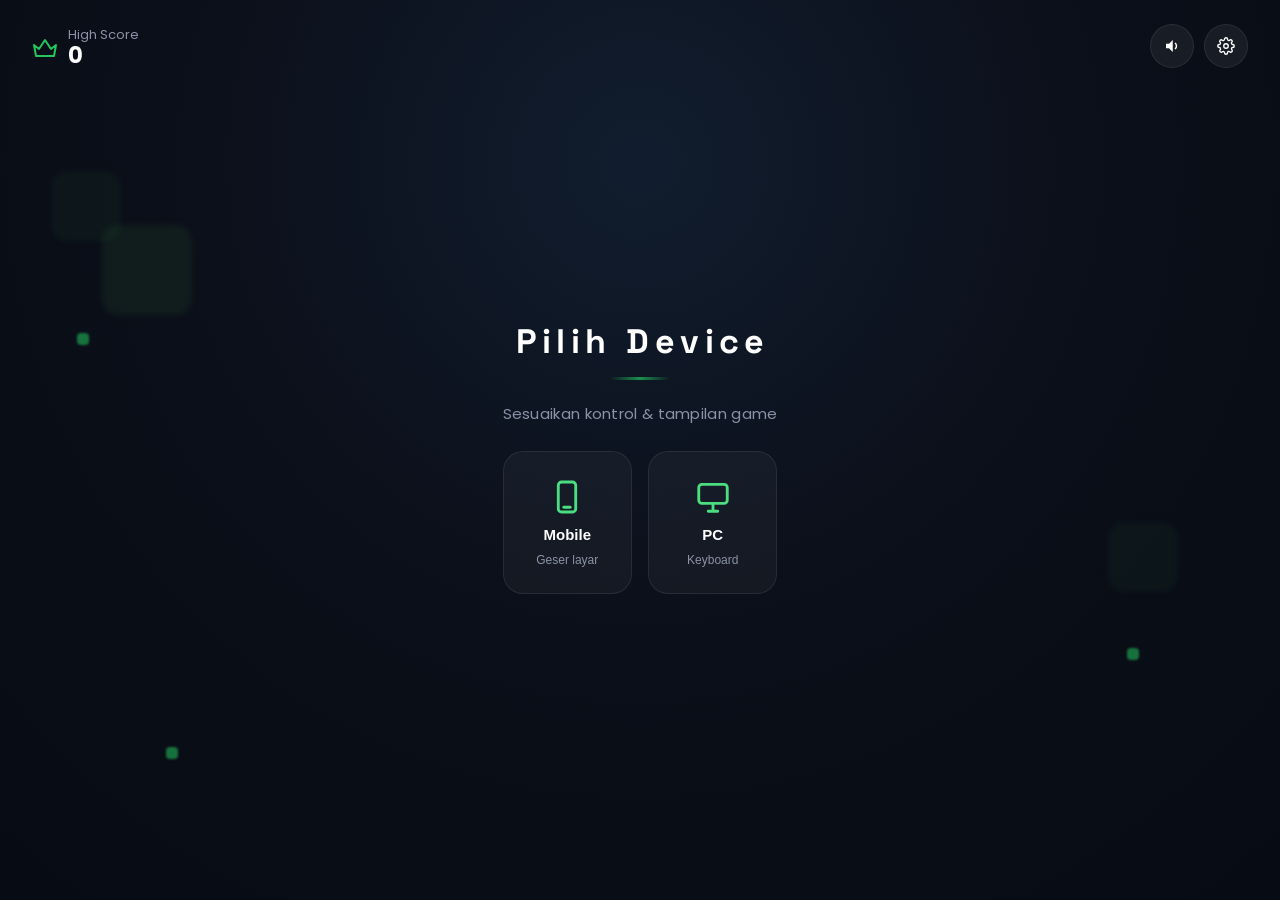
==== index.html @ f8674536 "Update UI" ====
<!DOCTYPE html>
<html lang="id">
<head>
<meta charset="UTF-8">
<meta name="viewport" content="width=device-width, initial-scale=1, viewport-fit=cover">
<title>Glow'Snake</title>
<link rel="preconnect" href="https://fonts.googleapis.com">
<link href="https://fonts.googleapis.com/css2?family=Poppins:wght@400;500;600;700;800&family=Space+Grotesk:wght@600;700&display=swap" rel="stylesheet">
<style>
  :root {
    --bg: #0b0f19;
    --panel: #121a2b;
    --panel-border: rgba(255,255,255,0.08);
    --muted: #8b93a7;
    --green: #22c55e;
    --green-light: #4ade80;
    --green-glow: rgba(34, 197, 94, 0.55);
    --danger: #ef4444;
    --arena-border: rgba(34, 197, 94, 0.55);
    --arena-glow: rgba(34, 197, 94, 0.14);
  }
    * { box-sizing: border-box; }
  html, body {
    margin: 0;
    padding: 0;
    height: 100%;
  }
  body {
    background: radial-gradient(circle at 50% 18%, #111d2e 0%, var(--bg) 48%, #070b13 100%);
    color: #fff;
    font-family: 'Poppins', 'Segoe UI', system-ui, Arial, sans-serif;
    min-height: 100vh;
    position: relative;
    overflow-x: hidden;
  }

  /* ===== Dekorasi latar ===== */
  .decorSquare {
    position: absolute;
    border-radius: 16px;
    background: rgba(76, 175, 80, 0.06);
    pointer-events: none;
    z-index: 1;
    filter: blur(3px);
  }
  .decorDot {
    position: absolute;
    width: 12px;
    height: 12px;
    border-radius: 4px;
    background: var(--green);
    opacity: 0.55;
    pointer-events: none;
    z-index: 1;
    filter: blur(1px);
  }
  .floatParticle {
    position: fixed;
    bottom: -30px;
    font-size: 16px;
    opacity: 0;
    animation: floatUp linear infinite;
    pointer-events: none;
    z-index: 2;
    filter: drop-shadow(0 0 5px var(--green-glow));
  }
  @keyframes floatUp {
    0% { transform: translateY(0) rotate(0deg); opacity: 0; }
    10% { opacity: 0.7; }
    90% { opacity: 0.4; }
    100% { transform: translateY(-100vh) rotate(25deg); opacity: 0; }
  }

  /* ===== Panel pojok (Score / High Score) ===== */
  .cornerPanel {
    position: fixed;
    top: 28px;
    left: 32px;
    display: flex;
    align-items: center;
    gap: 10px;
    z-index: 20;
  }
  .cornerPanel .icon { color: var(--green); flex-shrink: 0; }
  .cornerPanel .labelBlock { display: flex; flex-direction: column; line-height: 1.15; }
  .cornerPanel .label { font-size: 13px; color: var(--muted); }
  .cornerPanel .value { font-size: 22px; font-weight: 700; }
  .cornerPanel .value.scorePop {
    animation: scorePop 0.35s ease;
  }
  @keyframes scorePop {
    0% { transform: scale(1); color: #fff; }
    40% { transform: scale(1.5); color: #ffd54f; }
    100% { transform: scale(1); color: #fff; }
  }

  .iconButtonsTopRight {
    position: fixed;
    top: 24px;
    right: 32px;
    display: flex;
    gap: 10px;
    z-index: 20;
  }
  .iconBtn {
    width: 44px;
    height: 44px;
    border-radius: 50%;
    background: rgba(255,255,255,0.06);
    border: 1px solid var(--panel-border);
    display: flex;
    align-items: center;
    justify-content: center;
    color: #fff;
    cursor: pointer;
    transition: background 0.2s ease, transform 0.15s ease;
  }
  .iconBtn:hover { background: rgba(255,255,255,0.14); transform: translateY(-1px); }

  .bestScorePanel {
    display: flex;
    flex-direction: column;
    align-items: flex-start;
    gap: 4px;
    background: var(--panel);
    border: 1px solid var(--panel-border);
    border-radius: 16px;
    padding: 16px 22px;
    min-width: 150px;
    animation: fadeSlideUp 0.4s ease;
    position: absolute;
    top: 50%;
    left: calc(50% + 260px);
    transform: translateY(-50%);
  }
  .bestScorePanel .label { display:flex; align-items:center; gap:8px; color: var(--muted); font-size: 13px; }
  .bestScorePanel .value { font-size: 24px; font-weight: 700; margin-top: 4px; }

  /* ===== Layout gameplay ===== */
  .stageRow {
    height: 100vh;
    position: relative;
  }

  #gameWrapper {
    position: absolute;
    top: 50%;
    left: 50%;
    transform: translate(-50%, -50%);
    visibility: hidden;
    z-index: 5;
  }
  @media (max-width: 760px) {
    .bestScorePanel {
      position: static;
      transform: none;
      margin: 16px auto 0;
    }
  }
  #gameWrapper.startPop { animation: arenaStartPop 0.5s ease; }
  @keyframes arenaStartPop {
    0% { transform: translate(-50%, -50%) scale(0.85); opacity: 0.3; filter: brightness(1.8); }
    60% { transform: translate(-50%, -50%) scale(1.03); opacity: 1; }
    100% { transform: translate(-50%, -50%) scale(1); opacity: 1; filter: brightness(1); }
  }
  #arenaSweep {
    position: absolute;
    inset: 0;
    border-radius: 16px;
    overflow: hidden;
    pointer-events: none;
    z-index: 8;
  }
  #arenaSweep::after {
    content: "";
    position: absolute;
    top: 0; left: -60%;
    width: 40%; height: 100%;
    background: linear-gradient(100deg, transparent, rgba(255,255,255,0.35), transparent);
    transform: skewX(-20deg);
  }
  #arenaSweep.playSweep::after { animation: sweepMove 0.9s ease-out; }
  @keyframes sweepMove {
    from { left: -60%; }
    to { left: 130%; }
  }
  #gameWrapper.shake { animation: shakeArena 0.4s ease; }
  #gameWrapper.gameOverExit { animation: arenaGameOverExit 0.42s cubic-bezier(0.16, 1, 0.3, 1) forwards; }
  @keyframes arenaGameOverExit {
    from { transform: translate(-50%, -50%) scale(1); opacity: 1; filter: blur(0); }
    to { transform: translate(-50%, -50%) scale(0.94); opacity: 0; filter: blur(7px); }
  }
  @keyframes shakeArena {
    0% { transform: translate(-50%, -50%); }
    10% { transform: translate(calc(-50% - 6px), calc(-50% + 3px)); }
    20% { transform: translate(calc(-50% + 5px), calc(-50% - 4px)); }
    30% { transform: translate(calc(-50% - 4px), calc(-50% + 4px)); }
    40% { transform: translate(calc(-50% + 6px), calc(-50% + 2px)); }
    50% { transform: translate(calc(-50% - 5px), calc(-50% - 3px)); }
    60% { transform: translate(calc(-50% + 4px), calc(-50% + 3px)); }
    70% { transform: translate(calc(-50% - 3px), calc(-50% - 2px)); }
    80% { transform: translate(calc(-50% + 2px), calc(-50% + 2px)); }
    90% { transform: translate(calc(-50% - 1px), calc(-50% - 1px)); }
    100% { transform: translate(-50%, -50%); }
  }
  canvas {
    background: #0a0f1a;
    border: 2px solid var(--arena-border);
    border-radius: 16px;
    box-shadow: 0 0 40px var(--arena-glow), inset 0 0 60px rgba(0,0,0,0.4);
    display: block;
  }

  /* ===== Kotak kontrol ===== */
  #controlsHint {
    position: fixed;
    left: 32px;
    bottom: 28px;
    display: flex;
    align-items: center;
    gap: 14px;
    background: var(--panel);
    border: 1px solid var(--panel-border);
    border-radius: 16px;
    padding: 14px 18px;
    z-index: 15;
    animation: fadeSlideUp 0.4s ease 0.1s both;
  }
  .dpad {
    display: grid;
    grid-template-columns: repeat(3, 30px);
    grid-template-rows: repeat(2, 30px);
    gap: 4px;
  }
  .dpad .key {
    width: 30px; height: 30px;
    border-radius: 8px;
    background: rgba(255,255,255,0.06);
    border: 1px solid var(--panel-border);
    display: flex; align-items: center; justify-content: center;
    color: #cfd6e4;
  }
  .dpad .up { grid-column: 2; grid-row: 1; }
  .dpad .left { grid-column: 1; grid-row: 2; }
  .dpad .down { grid-column: 2; grid-row: 2; }
  .dpad .right { grid-column: 3; grid-row: 2; }
  #controlsHint .hintText { font-size: 13px; color: var(--muted); line-height: 1.4; }

  /* ===== Layar penuh ===== */
  .fullScreenView {
    position: fixed;
    inset: 0;
    display: flex;
    flex-direction: column;
    align-items: center;
    justify-content: center;
    text-align: center;
    z-index: 30;
    padding: 20px;
    animation: viewFadeIn 0.25s ease-out;
  }
  #gameOverScreen.gameOverReveal { animation: gameOverReveal 0.5s cubic-bezier(0.16, 1, 0.3, 1) both; }
  @keyframes gameOverReveal {
    from { opacity: 0; transform: translateY(16px); }
    to { opacity: 1; transform: translateY(0); }
  }
  @keyframes viewFadeIn {
    from { opacity: 0; }
    to { opacity: 1; }
  }
  .hidden { display: none !important; }

  .logoWrap { margin-bottom: 8px; animation: logoIn 0.5s cubic-bezier(0.16, 1, 0.3, 1) 0.08s both, logoBob 2.6s ease-in-out 0.7s infinite; }
  .logoWrap svg { filter: drop-shadow(0 0 18px var(--green-glow)); }
  @keyframes logoIn {
    from { opacity: 0; transform: scale(0.8) translateY(-12px); }
    to { opacity: 1; transform: scale(1) translateY(0); }
  }
  @keyframes logoBob {
    0%, 100% { transform: translateY(0) rotate(0deg); }
    50% { transform: translateY(-6px) rotate(-2deg); }
  }

  .bigTitle {
    font-family: 'Space Grotesk', 'Poppins', sans-serif;
    font-size: 50px;
    font-weight: 800;
    letter-spacing: 0.16em;
    margin: 6px 0 10px;
    padding-left: 0.16em; /* kompensasi letter-spacing biar center pas */
    animation: fadeSlideUp 0.45s cubic-bezier(0.16, 1, 0.3, 1) 0.16s both;
  }
  .bigSubtitle {
    color: var(--muted);
    font-size: 15px;
    letter-spacing: 0.02em;
    margin-bottom: 40px;
    animation: fadeSlideUp 0.45s cubic-bezier(0.16, 1, 0.3, 1) 0.24s both;
  }
  @keyframes fadeSlideUp {
    from { opacity: 0; transform: translateY(14px); }
    to { opacity: 1; transform: translateY(0); }
  }
  .bigSubtitle .dot { margin: 0 10px; opacity: 0.6; }

  .menuButtons {
    display: flex;
    flex-direction: column;
    gap: 14px;
    width: 100%;
    max-width: 360px;
  }
  .menuButtons .pillBtn {
    animation: fadeSlideUp 0.4s cubic-bezier(0.16, 1, 0.3, 1) both;
  }
  .menuButtons .pillBtn:nth-child(1) { animation-delay: 0.3s; }
  .menuButtons .pillBtn:nth-child(2) { animation-delay: 0.38s; }
  .menuButtons .pillBtn:nth-child(3) { animation-delay: 0.46s; }
  .menuButtons .pillBtn:nth-child(4) { animation-delay: 0.54s; }

  .menuCard {
    position: relative;
    z-index: 10;
    background: transparent;
    border: none;
    border-radius: 28px;
    padding: 48px 46px 40px;
    backdrop-filter: none;
    box-shadow: none;
    display: flex;
    flex-direction: column;
    align-items: center;
    animation: cardPopSmooth 0.5s cubic-bezier(0.16, 1, 0.3, 1) both;
  }
  @keyframes cardPopSmooth {
    from { opacity: 0; transform: scale(0.94); }
    to { opacity: 1; transform: scale(1); }
  }
  .menuDivider {
    width: 60px;
    height: 3px;
    border-radius: 2px;
    background: linear-gradient(90deg, transparent, var(--green), transparent);
    margin: 4px 0 22px;
    opacity: 0.7;
  }
  .pillBtn {
    position: relative;
    overflow: hidden;
    display: flex;
    align-items: center;
    justify-content: center;
    gap: 10px;
    width: 100%;
    padding: 16px 20px;
    border-radius: 30px;
    font-size: 16px;
    font-weight: 600;
    cursor: pointer;
    border: 1px solid var(--panel-border);
    background: rgba(255,255,255,0.05);
    color: #fff;
    transition: transform 0.18s cubic-bezier(0.16, 1, 0.3, 1), background 0.2s ease, box-shadow 0.18s ease;
  }
  .pillBtn:hover { transform: translateY(-2px); background: rgba(255,255,255,0.09); }
  .pillBtn::after {
    content: "";
    position: absolute;
    inset: 0 auto 0 -130%;
    width: 60%;
    background: linear-gradient(100deg, transparent, rgba(255,255,255,0.2), transparent);
    transform: skewX(-20deg);
    transition: left 0.55s ease;
  }
  .pillBtn:hover::after { left: 170%; }
  .pillBtn:active { transform: translateY(0) scale(0.98); }
  .pillBtn.primary {
    background: linear-gradient(135deg, var(--green-light), var(--green));
    border: none;
    color: #06210f;
    box-shadow: 0 8px 24px rgba(34, 197, 94, 0.35);
  }
  .pillBtn.primary:hover { box-shadow: 0 10px 28px rgba(34, 197, 94, 0.5); }
  .pillBtn.danger { background: rgba(239,68,68,0.12); border-color: rgba(239,68,68,0.35); color: #fca5a5; }
  .menuIcon { width: 20px; height: 20px; flex: 0 0 20px; transition: transform 0.25s ease; }
  .pillBtn:hover .menuIcon { transform: scale(1.12) rotate(-6deg); }
  .menuIcon path, .menuIcon rect, .menuIcon circle { stroke: currentColor; }
  body.menu-open .cornerPanel,
  body.menu-open .iconButtonsTopRight { display: none; }

  /* ===== Overlay ===== */
  .arenaOverlay {
    position: absolute;
    inset: 0;
    display: flex;
    align-items: center;
    justify-content: center;
    flex-direction: column;
    background: rgba(5, 8, 15, 0.6);
    border-radius: 16px;
    z-index: 10;
    pointer-events: none;
  }
  .arenaOverlay.interactive { pointer-events: auto; }
  #countdownText {
    font-size: 64px;
    font-weight: 800;
    color: var(--green-light);
    text-shadow: 0 0 24px var(--green-glow);
  }
  .popAnim { animation: countPop 0.6s ease; }
  @keyframes countPop {
    0% { transform: scale(0.3); opacity: 0; }
    40% { transform: scale(1.15); opacity: 1; }
    70% { transform: scale(0.95); }
    100% { transform: scale(1); opacity: 1; }
  }

  /* =====(settings & leaderboard) ===== */
  .modalBackdrop {
    position: fixed;
    inset: 0;
    background: rgba(4,6,12,0.7);
    display: flex;
    align-items: center;
    justify-content: center;
    z-index: 50;
  }
  .modalCard {
    background: rgba(18, 26, 43, 0.82);
    border: 1px solid rgba(255,255,255,0.1);
    border-radius: 20px;
    padding: 30px 32px;
    width: 90%;
    max-width: 340px;
    text-align: center;
    box-shadow: 0 20px 55px rgba(0,0,0,0.3);
    backdrop-filter: blur(18px);
    animation: modalLift 0.32s cubic-bezier(0.16, 1, 0.3, 1);
  }
  @keyframes modalLift {
    from { opacity: 0; transform: translateY(12px) scale(0.97); }
    to { opacity: 1; transform: translateY(0) scale(1); }
  }
  .modalCard h3 { margin: 0 0 18px; font-size: 20px; letter-spacing: 0.05em; }
  .diffRow { display: flex; gap: 8px; justify-content: center; margin-bottom: 22px; }
  .diffBtn {
    padding: 9px 18px;
    border-radius: 16px;
    font-size: 13px;
    font-weight: 700;
    border: 1px solid var(--panel-border);
    background: rgba(255,255,255,0.05);
    color: #ddd;
    cursor: pointer;
    transition: all 0.2s ease;
  }
  .diffBtn.active[data-diff="easy"] { background: var(--green); border-color: var(--green); color: #06210f; }
  .diffBtn.active[data-diff="normal"] { background: #ffb300; border-color: #ffb300; color: #1e1e2f; }
  .diffBtn.active[data-diff="hard"] { background: var(--danger); border-color: var(--danger); color: #fff; }
  .featureIcon { width: 20px; height: 20px; flex: 0 0 20px; }
  .featureIcon path, .featureIcon circle, .featureIcon rect { stroke: currentColor; }
  .sectionLabel { display: flex; align-items: center; gap: 8px; color: var(--muted); font-size: 13px; text-align: left; margin: 0 0 8px; }
  .sectionIcon { width: 18px; height: 18px; color: var(--green-light); }
  .sectionIcon path, .sectionIcon circle, .sectionIcon rect { stroke: currentColor; }
  .miniIcon { width: 16px; height: 16px; vertical-align: -3px; margin-right: 5px; }
  .miniIcon path, .miniIcon rect { stroke: currentColor; }

  /* ===== Toggle suara ===== */
  .settingsRow {
    display: flex;
    align-items: center;
    justify-content: space-between;
    margin-bottom: 18px;
    padding: 4px 2px;
  }
  .settingsRowLabel { font-size: 14px; color: #eee; text-align: left; }
  .switchToggle {
    position: relative;
    width: 48px;
    height: 26px;
    border-radius: 14px;
    background: rgba(255,255,255,0.15);
    border: 1px solid var(--panel-border);
    cursor: pointer;
    transition: background 0.2s ease;
    flex-shrink: 0;
  }
  .switchToggle.on { background: var(--green); border-color: var(--green); }
  .switchToggle .knob {
    position: absolute;
    top: 2px; left: 2px;
    width: 20px; height: 20px;
    border-radius: 50%;
    background: #fff;
    transition: transform 0.2s ease;
  }
  .switchToggle.on .knob { transform: translateX(22px); }
  .deviceSwitchRow { display: flex; gap: 8px; }
  .deviceSwitchBtn {
    flex: 1;
    padding: 9px 10px;
    border-radius: 14px;
    font-size: 13px;
    font-weight: 600;
    border: 1px solid var(--panel-border);
    background: rgba(255,255,255,0.05);
    color: #ddd;
    cursor: pointer;
    transition: all 0.2s ease;
    display: flex;
    justify-content: center;
    align-items: center;
  }
  .deviceSwitchBtn.active {
    background: rgba(34,197,94,0.18);
    border-color: var(--green);
    color: var(--green-light);
  }
  .leaderboardValue {
    font-size: 40px;
    font-weight: 800;
    color: #ffd54f;
    margin: 10px 0 22px;
  }

  /* ===== Toast pencapaian ===== */
  #achievementToast {
    position: fixed;
    top: 90px;
    left: 50%;
    transform: translateX(-50%) translateY(-20px);
    background: linear-gradient(135deg, #ffd54f, #ffb300);
    color: #3a2a00;
    font-weight: 700;
    font-size: 14px;
    padding: 12px 22px;
    border-radius: 20px;
    box-shadow: 0 8px 24px rgba(255, 179, 0, 0.4);
    z-index: 60;
    opacity: 0;
    pointer-events: none;
    transition: opacity 0.3s ease, transform 0.3s ease;
  }
  #achievementToast.show {
    opacity: 1;
    transform: translateX(-50%) translateY(0);
  }

  /* ===== Pilihan perangkat ===== */
  .deviceChoiceRow {
    display: flex;
    gap: 16px;
    width: 100%;
    max-width: 380px;
  }
  .deviceBtn {
    flex: 1;
    display: flex;
    flex-direction: column;
    align-items: center;
    gap: 10px;
    padding: 26px 16px;
    border-radius: 20px;
    border: 1px solid var(--panel-border);
    background: rgba(255,255,255,0.04);
    color: #fff;
    cursor: pointer;
    transition: transform 0.15s ease, background 0.2s ease, border-color 0.2s ease;
  }
  .deviceBtn:hover {
    transform: translateY(-3px);
    background: rgba(34,197,94,0.1);
    border-color: rgba(34,197,94,0.4);
  }
  .deviceBtn { animation: deviceRise 0.45s cubic-bezier(0.16, 1, 0.3, 1) both; }
  .deviceBtn:nth-child(2) { animation-delay: 0.08s; }
  .deviceBtn:hover .deviceIcon { transform: translateY(-3px) scale(1.08); }
  .deviceIcon { transition: transform 0.25s ease; }
  @keyframes deviceRise {
    from { opacity: 0; transform: translateY(12px); }
    to { opacity: 1; transform: translateY(0); }
  }
  #controlsHint, #swipeHint, .bestScorePanel {
    background: rgba(18, 26, 43, 0.76);
    backdrop-filter: blur(14px);
  }
  .deviceBtn .deviceIcon { width: 38px; height: 38px; color: var(--green-light); }
  .deviceBtn .deviceIcon svg { width: 100%; height: 100%; }
  .deviceBtn .deviceLabel { font-weight: 700; font-size: 15px; }
  .deviceBtn .deviceDesc { font-size: 12px; color: var(--muted); }

  /* ===== Indikator swipe (mode mobile) ===== */
  #swipeHint {
    position: fixed;
    left: 50%;
    bottom: 30px;
    transform: translateX(-50%);
    z-index: 15;
    display: flex;
    align-items: center;
    gap: 10px;
    background: var(--panel);
    border: 1px solid var(--panel-border);
    border-radius: 16px;
    padding: 12px 20px;
    color: var(--muted);
    font-size: 13px;
  }
  #swipeHint .swipeIcon { width: 24px; height: 24px; display: inline-flex; animation: swipeMove 1.6s ease-in-out infinite; }
  #swipeHint .swipeIcon svg { width: 100%; height: 100%; stroke: var(--green-light); }
  @keyframes swipeMove {
    0%, 100% { transform: translateX(-6px); opacity: 0.6; }
    50% { transform: translateX(6px); opacity: 1; }
  }

  /* ===== Penyesuaian mode mobile ===== */
  body.mode-mobile canvas {
    width: min(96vw, calc(100dvh - 210px), 520px) !important;
    height: min(96vw, calc(100dvh - 210px), 520px) !important;
  }
  body.mode-mobile .bestScorePanel {
    position: fixed !important;
    top: max(82px, env(safe-area-inset-top)) !important;
    bottom: auto;
    left: 50% !important;
    transform: translateX(-50%) !important;
    min-width: 0;
    padding: 10px 22px;
    flex-direction: row;
    align-items: center;
    gap: 12px;
    font-size: 15px;
  }
  body.mode-mobile .bestScorePanel .value { font-size: 20px; margin-top: 0; }
  body.mode-mobile .bestScorePanel .label { font-size: 14px; }
  body.mode-mobile .cornerPanel { top: 18px; left: 18px; gap: 8px; }
  body.mode-mobile .cornerPanel .icon { width: 24px; height: 20px; }
  body.mode-mobile .cornerPanel .label { font-size: 13px; }
  body.mode-mobile .cornerPanel .value { font-size: 22px; }
  body.mode-mobile .iconButtonsTopRight { top: 18px; right: 18px; gap: 12px; }
  body.mode-mobile .iconBtn { width: 46px; height: 46px; }
  body.mode-mobile .iconBtn svg { width: 20px; height: 20px; }
  body.mode-mobile .logoWrap svg { width: 110px; height: 94px; }
  body.mode-mobile .bigTitle { font-size: 38px; letter-spacing: 0.1em; padding-left: 0.1em; }
  body.mode-mobile .bigSubtitle { font-size: 14px; margin-bottom: 30px; }
  body.mode-mobile .menuCard {
    padding: 30px 26px 26px;
    width: 92vw;
    max-width: 420px;
  }
  body.mode-mobile .menuButtons { max-width: 100%; gap: 16px; }
  body.mode-mobile .pillBtn { padding: 19px 22px; font-size: 17px; border-radius: 26px; }
  body.mode-mobile .modalCard { width: 92vw; padding: 34px 26px; }
  body.mode-mobile .modalCard h3 { font-size: 22px; }
  body.mode-mobile .diffBtn { padding: 12px 20px; font-size: 15px; }
  body.mode-mobile .deviceBtn { padding: 30px 18px; }
  body.mode-mobile .deviceBtn .deviceIcon { width: 44px; height: 44px; }
  body.mode-mobile .deviceBtn .deviceLabel { font-size: 17px; }
  body.mode-mobile .deviceBtn .deviceDesc { font-size: 13px; }
  body.mode-mobile #swipeHint { font-size: 14px; padding: 14px 22px; bottom: 26px; }
  body.mode-mobile #controlsHint { display: none !important; }
  body.mode-mobile #achievementToast { font-size: 15px; padding: 14px 26px; top: 110px; }
  body.mode-mobile .menuDivider { width: 70px; height: 4px; }

  @media (max-width: 760px) and (orientation: landscape) {
    body.mode-mobile canvas {
      width: min(58vw, calc(100dvh - 44px), 440px) !important;
      height: min(58vw, calc(100dvh - 44px), 440px) !important;
    }
    body.mode-mobile .bestScorePanel { top: 18px !important; bottom: auto; }
    body.mode-mobile #swipeHint { bottom: 14px; }
  }
</style>
</head>
<body>

<!-- Dekorasi latar -->
<div class="decorSquare" style="top:19%; left:4%; width:70px; height:70px;"></div>
<div class="decorSquare" style="top:25%; left:8%; width:90px; height:90px; background: rgba(76,175,80,0.09);"></div>
<div class="decorDot" style="top:37%; left:6%;"></div>
<div class="decorDot" style="top:83%; left:13%;"></div>
<div class="decorSquare" style="top:58%; right:8%; width:70px; height:70px;"></div>
<div class="decorDot" style="top:72%; right:11%;"></div>

<!-- Toast pencapaian -->
<div id="achievementToast"></div>

<!-- Panel pojok kiri atas -->
<div class="cornerPanel">
  <svg class="icon" width="26" height="22" viewBox="0 0 26 22" fill="none"><path d="M2 8L7 12L13 3L19 12L24 8L22 19H4L2 8Z" stroke="currentColor" stroke-width="2" stroke-linejoin="round"/></svg>
  <div class="labelBlock">
    <span class="label" id="cornerLabel">High Score</span>
    <span class="value" id="cornerValue">0</span>
  </div>
</div>

<!-- Ikon pojok kanan atas -->
<div class="iconButtonsTopRight">
  <button class="iconBtn" id="soundBtn" title="Suara">
    <svg id="soundIconOn" width="18" height="18" viewBox="0 0 24 24" fill="none"><path d="M4 9v6h4l5 5V4L8 9H4z" fill="currentColor"/><path d="M16 8a5 5 0 010 8" stroke="currentColor" stroke-width="2" fill="none"/></svg>
    <svg id="soundIconOff" width="18" height="18" viewBox="0 0 24 24" fill="none" class="hidden"><path d="M4 9v6h4l5 5V4L8 9H4z" fill="currentColor"/><path d="M16 9l5 6M21 9l-5 6" stroke="currentColor" stroke-width="2"/></svg>
  </button>
  <button class="iconBtn hidden" id="pauseBtn" title="Jeda">
    <svg id="pauseIcon" width="16" height="16" viewBox="0 0 24 24" fill="currentColor"><rect x="6" y="4" width="4" height="16" rx="1"/><rect x="14" y="4" width="4" height="16" rx="1"/></svg>
    <svg id="resumeIcon" width="16" height="16" viewBox="0 0 24 24" fill="currentColor" class="hidden"><path d="M6 4l14 8-14 8V4z"/></svg>
  </button>
  <button class="iconBtn" id="gearBtn" title="Pengaturan">
    <svg width="18" height="18" viewBox="0 0 24 24" fill="none" stroke="currentColor" stroke-width="1.8"><circle cx="12" cy="12" r="3"/><path d="M19.4 15a1.65 1.65 0 00.33 1.82l.06.06a2 2 0 11-2.83 2.83l-.06-.06a1.65 1.65 0 00-1.82-.33 1.65 1.65 0 00-1 1.51V21a2 2 0 11-4 0v-.09A1.65 1.65 0 009 19.4a1.65 1.65 0 00-1.82.33l-.06.06a2 2 0 11-2.83-2.83l.06-.06A1.65 1.65 0 004.6 15a1.65 1.65 0 00-1.51-1H3a2 2 0 110-4h.09A1.65 1.65 0 004.6 9a1.65 1.65 0 00-.33-1.82l-.06-.06a2 2 0 112.83-2.83l.06.06A1.65 1.65 0 009 4.6a1.65 1.65 0 001-1.51V3a2 2 0 114 0v.09a1.65 1.65 0 001 1.51 1.65 1.65 0 001.82-.33l.06-.06a2 2 0 112.83 2.83l-.06.06A1.65 1.65 0 0019.4 9a1.65 1.65 0 001.51 1H21a2 2 0 110 4h-.09a1.65 1.65 0 00-1.51 1z"/></svg>
  </button>
</div>

<!-- Panggung game -->
<div class="stageRow">
  <div id="gameWrapper">
    <canvas id="gameCanvas" width="440" height="440"></canvas>
    <div id="arenaSweep"></div>

    <!-- Overlay hitung mundur -->
    <div id="countdownOverlay" class="arenaOverlay" style="display:none;">
      <div id="countdownText">3</div>
    </div>

    <!-- Overlay jeda -->
    <div id="pauseOverlay" class="arenaOverlay interactive hidden">
      <h2 style="margin-bottom:20px; letter-spacing:0.15em;">DIJEDA</h2>
      <div class="menuButtons" style="max-width:220px;">
        <button class="pillBtn primary" onclick="resumeGame()">▶ Lanjutkan</button>
        <button class="pillBtn danger" onclick="showMainMenu()">Menu Utama</button>
      </div>
    </div>
  </div>

  <div class="bestScorePanel hidden" id="bestScorePanel">
    <span class="label">
      <svg width="16" height="14" viewBox="0 0 26 22" fill="none"><path d="M2 8L7 12L13 3L19 12L24 8L22 19H4L2 8Z" stroke="currentColor" stroke-width="2" stroke-linejoin="round"/></svg>
      Best Score
    </span>
    <span class="value" id="bestScoreValue">0</span>
  </div>
</div>

<!-- Kotak kontrol (PC) -->
<div id="controlsHint" class="hidden">
  <div class="dpad">
    <div class="key up">↑</div>
    <div class="key left">←</div>
    <div class="key down">↓</div>
    <div class="key right">→</div>
  </div>
  <div class="hintText">Gunakan tombol panah<br>untuk mengendalikan ular</div>
</div>

<!-- Indikator swipe (Mobile) -->
<div id="swipeHint" class="hidden">
      <span class="swipeIcon" aria-hidden="true"><svg viewBox="0 0 24 24" fill="none"><path d="M4 12h15M14 6l6 6-6 6" stroke-width="2.4" stroke-linecap="round" stroke-linejoin="round"/></svg></span>
  <span>Geser layar untuk mengarahkan ular</span>
</div>

<!-- Pilihan Perangkat -->
<div id="deviceSelect" class="fullScreenView">
  <div class="menuCard">
    <h1 class="bigTitle" style="font-size:34px;">Pilih Device</h1>
    <div class="menuDivider"></div>
    <div class="bigSubtitle" style="margin-bottom:26px;">Sesuaikan kontrol &amp; tampilan game</div>
    <div class="deviceChoiceRow">
      <button class="deviceBtn" onclick="selectDevice('mobile')">
        <span class="deviceIcon" aria-hidden="true"><svg viewBox="0 0 24 24" fill="none"><rect x="6.5" y="2.5" width="11" height="19" rx="2" stroke="currentColor" stroke-width="1.8"/><path d="M10 18.5h4" stroke="currentColor" stroke-width="1.8" stroke-linecap="round"/></svg></span>
        <span class="deviceLabel">Mobile</span>
        <span class="deviceDesc">Geser layar</span>
      </button>
      <button class="deviceBtn" onclick="selectDevice('pc')">
        <span class="deviceIcon" aria-hidden="true"><svg viewBox="0 0 24 24" fill="none"><rect x="3" y="4" width="18" height="12" rx="2" stroke="currentColor" stroke-width="1.8"/><path d="M9 21h6m-3-5v5" stroke="currentColor" stroke-width="1.8" stroke-linecap="round"/></svg></span>
        <span class="deviceLabel">PC</span>
        <span class="deviceDesc">Keyboard</span>
      </button>
    </div>
  </div>
</div>

<!-- Menu Utama -->
<div id="mainMenu" class="fullScreenView hidden">

  <div class="menuCard">
    <div class="logoWrap">
      <svg width="130" height="110" viewBox="0 0 130 110" fill="none" role="img" aria-label="Logo ular">
        <path d="M18 69c0-22 17-38 38-38 18 0 31 12 31 27 0 12-9 20-20 20-9 0-16-6-16-15 0-7 5-12 12-12 5 0 9 3 10 7" stroke="url(#g)" stroke-width="13" stroke-linecap="round"/>
        <path d="M87 58c7-15 20-21 31-13 9 7 5 21-6 23-7 2-13-2-14-8" stroke="url(#g)" stroke-width="13" stroke-linecap="round"/>
        <circle cx="111" cy="53" r="2.8" fill="#06210f"/>
        <path d="M117 62l7 3" stroke="#4ade80" stroke-width="2.5" stroke-linecap="round"/>
        <defs>
          <linearGradient id="g" x1="0" y1="0" x2="130" y2="0">
            <stop offset="0%" stop-color="#4ade80"/>
            <stop offset="100%" stop-color="#16a34a"/>
          </linearGradient>
        </defs>
      </svg>
    </div>
    <h1 class="bigTitle">Glow'Snake</h1>
    <div class="menuDivider"></div>
    <div class="bigSubtitle">Eat <span class="dot">•</span> Grow <span class="dot">•</span> Get the High Score</div>
    <div class="menuButtons">
      <button class="pillBtn primary" onclick="openPlayDifficulty()"><svg class="menuIcon" viewBox="0 0 24 24" fill="none" aria-hidden="true"><path d="m9 6 8 6-8 6V6Z" fill="currentColor" stroke="none"/></svg>Play</button>
      <button class="pillBtn" onclick="openLeaderboard()"><svg class="menuIcon" viewBox="0 0 24 24" fill="none" aria-hidden="true"><path d="M5 19V10m7 9V5m7 14v-7M3 19h18" stroke-width="2" stroke-linecap="round"/></svg>Leaderboard</button>
      <button class="pillBtn" onclick="openSettings()"><svg class="menuIcon" viewBox="0 0 24 24" fill="none" aria-hidden="true"><circle cx="12" cy="12" r="3" stroke-width="2"/><path d="M19 12a7 7 0 0 0-.1-1.2l2-1.5-2-3.4-2.3.9a7 7 0 0 0-2-1.2L14.3 3h-4.1l-.4 2.6a7 7 0 0 0-2 1.2l-2.3-.9-2 3.4 2 1.5A7 7 0 0 0 5 12c0 .4 0 .8.1 1.2l-2 1.5 2 3.4 2.3-.9a7 7 0 0 0 2 1.2l.4 2.6h4.1l.4-2.6a7 7 0 0 0 2-1.2l2.3.9 2-3.4-2-1.5c.1-.4.1-.8.1-1.2Z" stroke-width="1.5" stroke-linejoin="round"/></svg>Settings</button>
      <button class="pillBtn" onclick="openCredits()"><svg class="menuIcon" viewBox="0 0 24 24" fill="none" aria-hidden="true"><circle cx="12" cy="8" r="3.2" stroke-width="2"/><path d="M5.5 20c.7-3.5 3-5.3 6.5-5.3s5.8 1.8 6.5 5.3" stroke-width="2" stroke-linecap="round"/></svg>Credit</button>
    </div>
  </div>
</div>

<!-- Layar Game Over -->
<div id="gameOverScreen" class="fullScreenView hidden">
  <h1 class="bigTitle" style="font-size:42px; color:#ff6b6b;">GAME OVER</h1>
  <p style="color:var(--muted); margin-bottom:4px;">Skor</p>
  <div class="leaderboardValue" id="finalScore">0</div>
  <p id="newRecordText" class="hidden" style="color:#ffd54f; font-weight:bold; margin-bottom:18px;">REKOR BARU!</p>
  <div class="menuButtons">
    <button class="pillBtn primary" onclick="startGame()">Main Lagi</button>
    <button class="pillBtn" onclick="showMainMenu()">Menu Utama</button>
  </div>
</div>

<!-- Modal Pilih Kesulitan (muncul tiap tekan Play) -->
<div id="playDifficultyModal" class="modalBackdrop hidden">
  <div class="modalCard">
    <h3>PILIH DIFFICULTY</h3>
    <div class="menuButtons" style="max-width:100%;">
      <button class="pillBtn primary" onclick="chooseDifficultyAndPlay('easy')"><svg class="featureIcon" viewBox="0 0 24 24" fill="none" aria-hidden="true"><circle cx="12" cy="12" r="4" stroke-width="2"/><path d="M12 2v3m0 14v3M2 12h3m14 0h3m-2.9-7.1-2.1 2.1M6 18l-2.1 2.1m0-15.2L6 6.9m12 12 2.1 2.1" stroke-width="2" stroke-linecap="round"/></svg>Easy</button>
      <button class="pillBtn" style="background:linear-gradient(135deg,#ffd54f,#ffb300); border:none; color:#3a2a00;" onclick="chooseDifficultyAndPlay('normal')"><svg class="featureIcon" viewBox="0 0 24 24" fill="none" aria-hidden="true"><path d="M12 3v9l6 3" stroke-width="2.2" stroke-linecap="round" stroke-linejoin="round"/><circle cx="12" cy="12" r="8.5" stroke-width="2"/></svg>Normal</button>
      <button class="pillBtn" style="background:rgba(239,68,68,0.15); border-color:rgba(239,68,68,0.4); color:#fca5a5;" onclick="chooseDifficultyAndPlay('hard')"><svg class="featureIcon" viewBox="0 0 24 24" fill="none" aria-hidden="true"><path d="M12 3 4 19h16L12 3Z" stroke-width="2" stroke-linejoin="round"/><path d="M12 9v4m0 3h.01" stroke-width="2" stroke-linecap="round"/></svg>Hard</button>
    </div>
    <button class="pillBtn" style="margin-top:10px; background:transparent; border-color:transparent; color:var(--muted);" onclick="closePlayDifficulty()">Batal</button>
  </div>
</div>

<!-- Settings -->
<div id="settingsModal" class="modalBackdrop hidden">
  <div class="modalCard">
    <h3>PENGATURAN</h3>

    <div class="settingsRow">
      <span class="settingsRowLabel">Suara</span>
      <div class="switchToggle" id="soundToggle" onclick="toggleSound()"><div class="knob"></div></div>
    </div>

    <p class="sectionLabel"><svg class="sectionIcon" viewBox="0 0 24 24" fill="none" aria-hidden="true"><path d="M5 19V10m7 9V5m7 14v-7M3 19h18" stroke-width="2" stroke-linecap="round"/></svg>Tingkat Kesulitan Default</p>
    <div class="diffRow">
      <button class="diffBtn" data-diff="easy" onclick="setDifficulty('easy')">Easy</button>
      <button class="diffBtn" data-diff="normal" onclick="setDifficulty('normal')">Normal</button>
      <button class="diffBtn" data-diff="hard" onclick="setDifficulty('hard')">Hard</button>
    </div>

    <p class="sectionLabel"><svg class="sectionIcon" viewBox="0 0 24 24" fill="none" aria-hidden="true"><rect x="4" y="5" width="16" height="11" rx="2" stroke-width="2"/><path d="M9 20h6m-3-4v4" stroke-width="2" stroke-linecap="round"/></svg>Tipe Perangkat</p>
    <div class="deviceSwitchRow" style="margin-bottom:22px;">
      <button class="deviceSwitchBtn" id="deviceSwitchMobile" onclick="switchDeviceInline('mobile')"><svg class="miniIcon" viewBox="0 0 24 24" fill="none" aria-hidden="true"><rect x="6.5" y="2.5" width="11" height="19" rx="2" stroke-width="1.8"/><path d="M10 18.5h4" stroke-width="1.8" stroke-linecap="round"/></svg>Mobile</button>
      <button class="deviceSwitchBtn" id="deviceSwitchPc" onclick="switchDeviceInline('pc')"><svg class="miniIcon" viewBox="0 0 24 24" fill="none" aria-hidden="true"><rect x="3" y="4" width="18" height="12" rx="2" stroke-width="1.8"/><path d="M9 21h6m-3-5v5" stroke-width="1.8" stroke-linecap="round"/></svg>PC</button>
    </div>

    <button class="pillBtn" onclick="closeSettings()">Tutup</button>
  </div>
</div>

<!-- Leaderboard -->
<div id="leaderboardModal" class="modalBackdrop hidden">
  <div class="modalCard">
    <h3>SKOR TERTINGGI</h3>
    <div class="leaderboardValue" id="leaderboardValue">0</div>
    <button class="pillBtn" onclick="closeLeaderboard()">Tutup</button>
  </div>
</div>

<!-- Credit -->
<div id="creditsModal" class="modalBackdrop hidden">
  <div class="modalCard">
    <h3>CREDIT</h3>
    <p style="color:#fff; font-weight:700; font-size:16px; margin:0 0 2px;">by Jeyro-Progs</p>
    <p style="color:var(--green-light); font-size:13px; margin:0 0 14px;">AKA Jeykhan Ramadhan</p>
    <p style="color:var(--muted); font-size:13px; line-height:1.6; margin:0 0 4px;">Murid SMPN 7 Tambun Selatan</p>
    <p style="color:var(--muted); font-size:13px; line-height:1.6; margin:0 0 18px;">Semi-Profesional Software Engineer</p>
    <div class="menuDivider" style="margin:0 auto 16px;"></div>
    <p style="color:var(--muted); font-size:12px; line-height:1.6; margin:0 0 20px;">Dibuat menggunakan HTML, CSS &amp; JavaScript.<br>thanks For playing!</p>
    <button class="pillBtn" onclick="closeCredits()">Tutup</button>
  </div>
</div>

<script>
const canvas = document.getElementById("gameCanvas");
const ctx = canvas.getContext("2d");
const box = 22;

const deviceSelect = document.getElementById("deviceSelect");
const swipeHint = document.getElementById("swipeHint");
const mainMenu = document.getElementById("mainMenu");
const gameOverScreen = document.getElementById("gameOverScreen");
const countdownOverlay = document.getElementById("countdownOverlay");
const countdownText = document.getElementById("countdownText");
const pauseOverlay = document.getElementById("pauseOverlay");
const bestScorePanel = document.getElementById("bestScorePanel");
const bestScoreValue = document.getElementById("bestScoreValue");
const controlsHint = document.getElementById("controlsHint");
const cornerLabel = document.getElementById("cornerLabel");
const cornerValue = document.getElementById("cornerValue");
const finalScoreEl = document.getElementById("finalScore");
const newRecordText = document.getElementById("newRecordText");
const pauseBtn = document.getElementById("pauseBtn");
const soundBtn = document.getElementById("soundBtn");
const gearBtn = document.getElementById("gearBtn");
const settingsModal = document.getElementById("settingsModal");
const leaderboardModal = document.getElementById("leaderboardModal");
const leaderboardValueEl = document.getElementById("leaderboardValue");
const pauseIcon = document.getElementById("pauseIcon");
const resumeIcon = document.getElementById("resumeIcon");
const soundIconOn = document.getElementById("soundIconOn");
const soundIconOff = document.getElementById("soundIconOff");

let snake, prevSnake, direction, food, score;
let particles = [];
let popups = []; 
let foodType = "normal";
let foodSpawnTime = 0;
let foodLifespan = 5000;
let comboCount = 0;
let lastEatTime = 0;
const COMBO_WINDOW = 2600;
const achievedMilestones = new Set();
const milestones = [10, 20, 35, 50, 75, 100];
let lastFrameTime = performance.now();
let moveTimer = null;
let renderLoopId = null;
let lastTickTime = 0;
let isPlaying = false;
let isPaused = false;
let menuOpen = true;
let countdownGen = 0;
let countdownTimeoutId = null;
let isCountdownActive = false;
let swipeHintTimeoutId = null;
let difficulty = "normal";
let muted = false;
let deviceMode = localStorage.getItem("jeysnakeDevice") || null;
const speedMap = { easy: 220, normal: 160, hard: 100 };
let highScore = Number(localStorage.getItem("snakeHighScore")) || 0;

updateScoreDisplays();
setDifficulty(difficulty);

// ===== Pilihan perangkat =====
function applyDeviceMode(mode) {
  deviceMode = mode;
  document.body.classList.toggle("mode-mobile", mode === "mobile");
  document.body.classList.toggle("mode-pc", mode === "pc");
}

function selectDevice(mode) {
  localStorage.setItem("jeysnakeDevice", mode);
  applyDeviceMode(mode);
  deviceSelect.classList.add("hidden");
  mainMenu.classList.remove("hidden");
  document.body.classList.add("menu-open");
}

if (deviceMode) {
  applyDeviceMode(deviceMode);
  deviceSelect.classList.add("hidden");
  mainMenu.classList.remove("hidden");
  document.body.classList.add("menu-open");
}


// ===== Suara (WebAudio) =====
let audioCtx = null;
function beep(freq, duration, type = "sine") {
  if (muted) return;
  try {
    audioCtx = audioCtx || new (window.AudioContext || window.webkitAudioContext)();
    const osc = audioCtx.createOscillator();
    const gain = audioCtx.createGain();
    osc.type = type;
    osc.frequency.value = freq;
    gain.gain.setValueAtTime(0.08, audioCtx.currentTime);
    gain.gain.exponentialRampToValueAtTime(0.001, audioCtx.currentTime + duration);
    osc.connect(gain);
    gain.connect(audioCtx.destination);
    osc.start();
    osc.stop(audioCtx.currentTime + duration);
  } catch (e) {}
}

soundBtn.addEventListener("click", () => {
  muted = !muted;
  soundIconOn.classList.toggle("hidden", muted);
  soundIconOff.classList.toggle("hidden", !muted);
  syncSoundToggleUI();
});

function toggleSound() {
  muted = !muted;
  soundIconOn.classList.toggle("hidden", muted);
  soundIconOff.classList.toggle("hidden", !muted);
  syncSoundToggleUI();
}

function syncSoundToggleUI() {
  document.getElementById("soundToggle").classList.toggle("on", !muted);
}

function switchDeviceInline(mode) {
  localStorage.setItem("jeysnakeDevice", mode);
  applyDeviceMode(mode);
  syncDeviceSwitchUI();
  if (isPlaying || isPaused) {
    if (mode === "mobile") {
      if (isPlaying) showSwipeHintTemporarily();
      controlsHint.classList.add("hidden");
    } else {
      controlsHint.classList.remove("hidden");
      swipeHint.classList.add("hidden");
    }
  }
}

function syncDeviceSwitchUI() {
  document.getElementById("deviceSwitchMobile").classList.toggle("active", deviceMode === "mobile");
  document.getElementById("deviceSwitchPc").classList.toggle("active", deviceMode === "pc");
}

// ===== Pilih kesulitan sebelum main =====
function openPlayDifficulty() {
  hideFullScreens();
  document.getElementById("playDifficultyModal").classList.remove("hidden");
}
function closePlayDifficulty() {
  document.getElementById("playDifficultyModal").classList.add("hidden");
  mainMenu.classList.remove("hidden");
}
function chooseDifficultyAndPlay(level) {
  setDifficulty(level);
  document.getElementById("playDifficultyModal").classList.add("hidden");
  startGame();
}

// ===== Setting & Leaderboard =====
function openSettings() {
  settingsModal.classList.remove("hidden");
  syncSoundToggleUI();
  syncDeviceSwitchUI();
  if (isPlaying) pauseGame();
}
function closeSettings() { settingsModal.classList.add("hidden"); }
gearBtn.addEventListener("click", openSettings);

function openLeaderboard() {
  leaderboardValueEl.innerText = highScore;
  leaderboardModal.classList.remove("hidden");
}
function closeLeaderboard() { leaderboardModal.classList.add("hidden"); }

function openCredits() { document.getElementById("creditsModal").classList.remove("hidden"); }
function closeCredits() { document.getElementById("creditsModal").classList.add("hidden"); }

// ===== toast pencapaian =====
let toastTimeoutId = null;
function showAchievementToast(text) {
  const toastEl = document.getElementById("achievementToast");
  clearTimeout(toastTimeoutId);
  toastEl.textContent = text;
  toastEl.classList.add("show");
  toastTimeoutId = setTimeout(() => toastEl.classList.remove("show"), 2200);
}

function checkMilestones() {
  for (const m of milestones) {
    if (score >= m && !achievedMilestones.has(m)) {
      achievedMilestones.add(m);
      showAchievementToast("Skor " + m + " tercapai!");
      break;
    }
  }
}

// ===== teks popup melayang (combo/bonus) =====
function spawnPopup(x, y, text, color) {
  popups.push({ x, y, text, color, life: 1 });
}

function updateAndDrawPopups(dt) {
  ctx.save();
  ctx.font = "bold 13px Poppins, sans-serif";
  ctx.textAlign = "center";
  for (let i = popups.length - 1; i >= 0; i--) {
    const p = popups[i];
    p.y -= dt * 0.03;
    p.life -= dt * 0.0016;
    if (p.life <= 0) { popups.splice(i, 1); continue; }
    ctx.globalAlpha = Math.max(p.life, 0);
    ctx.fillStyle = p.color;
    ctx.fillText(p.text, p.x, p.y);
  }
  ctx.restore();
  ctx.globalAlpha = 1;
}

function setDifficulty(level) {
  difficulty = level;
  const arenaThemes = {
    easy: { border: "rgba(34, 197, 94, 0.7)", glow: "rgba(34, 197, 94, 0.18)" },
    normal: { border: "rgba(255, 179, 0, 0.72)", glow: "rgba(255, 179, 0, 0.18)" },
    hard: { border: "rgba(239, 68, 68, 0.72)", glow: "rgba(239, 68, 68, 0.2)" }
  };
  const theme = arenaThemes[level];
  document.documentElement.style.setProperty("--arena-border", theme.border);
  document.documentElement.style.setProperty("--arena-glow", theme.glow);
  document.querySelectorAll(".diffBtn").forEach(btn => {
    btn.classList.toggle("active", btn.dataset.diff === level);
  });
}

function updateScoreDisplays() {
  if (menuOpen) {
    cornerLabel.innerText = "High Score";
    cornerValue.innerText = highScore;
  } else {
    cornerLabel.innerText = "Score";
    cornerValue.innerText = score || 0;
  }
  bestScoreValue.innerText = highScore;
}

function hideFullScreens() {
  mainMenu.classList.add("hidden");
  gameOverScreen.classList.add("hidden");
  countdownOverlay.style.display = "none";
  pauseOverlay.classList.add("hidden");
}

function showMainMenu() {
  isPlaying = false;
  isPaused = false;
  menuOpen = true;
  document.body.classList.add("menu-open");
  countdownGen++;
  isCountdownActive = false;
  clearTimeout(countdownTimeoutId);
  clearTimeout(swipeHintTimeoutId);
  clearInterval(moveTimer);
  hideFullScreens();
  settingsModal.classList.add("hidden");
  leaderboardModal.classList.add("hidden");
  mainMenu.classList.remove("hidden");
  bestScorePanel.classList.add("hidden");
  controlsHint.classList.add("hidden");
  swipeHint.classList.add("hidden");
  pauseBtn.classList.add("hidden");
  soundBtn.classList.remove("hidden");
  document.getElementById("gameWrapper").style.visibility = "hidden";
  updateScoreDisplays();
}

function startGame() {
  settingsModal.classList.add("hidden");
  hideFullScreens();
  menuOpen = false;
  document.body.classList.remove("menu-open");
  bestScorePanel.classList.remove("hidden");
  pauseBtn.classList.remove("hidden");
  soundBtn.classList.add("hidden");
  pauseIcon.classList.remove("hidden");
  resumeIcon.classList.add("hidden");

  if (deviceMode === "mobile") {
    swipeHint.classList.add("hidden");
    controlsHint.classList.add("hidden");
  } else {
    controlsHint.classList.remove("hidden");
    swipeHint.classList.add("hidden");
  }

  const gameWrapperEl = document.getElementById("gameWrapper");
  gameWrapperEl.style.visibility = "visible";
  gameWrapperEl.classList.remove("gameOverExit");
  gameWrapperEl.classList.remove("startPop");
  void gameWrapperEl.offsetWidth;
  gameWrapperEl.classList.add("startPop");

  const sweepEl = document.getElementById("arenaSweep");
  sweepEl.classList.remove("playSweep");
  void sweepEl.offsetWidth;
  sweepEl.classList.add("playSweep");

  snake = [{ x: 9 * box, y: 9 * box }];
  prevSnake = [{ x: 9 * box, y: 9 * box }];
  direction = null;
  score = 0;
  particles = [];
  popups = [];
  comboCount = 0;
  lastEatTime = 0;
  achievedMilestones.clear();
  updateScoreDisplays();
  spawnFood();

  clearInterval(moveTimer);
  isPlaying = false;
  isPaused = false;

  runCountdown(() => {
    lastTickTime = performance.now();
    moveTimer = setInterval(tick, speedMap[difficulty]);
    isPlaying = true;
    if (deviceMode === "mobile") showSwipeHintTemporarily();
  });

  if (!renderLoopId) renderLoopId = requestAnimationFrame(renderLoop);
}

function pauseGame() {
  if (!isPlaying || isPaused) return;
  isPaused = true;
  clearInterval(moveTimer);
  pauseOverlay.classList.remove("hidden");
  pauseIcon.classList.add("hidden");
  resumeIcon.classList.remove("hidden");
  if (deviceMode === "mobile") swipeHint.classList.add("hidden");
}

function showSwipeHintTemporarily() {
  clearTimeout(swipeHintTimeoutId);
  swipeHint.classList.remove("hidden");
  swipeHintTimeoutId = setTimeout(() => swipeHint.classList.add("hidden"), 5000);
}

function resumeGame() {
  if (!isPaused) return;
  isPaused = false;
  pauseOverlay.classList.add("hidden");
  lastTickTime = performance.now();
  moveTimer = setInterval(tick, speedMap[difficulty]);
  pauseIcon.classList.remove("hidden");
  resumeIcon.classList.add("hidden");
}

pauseBtn.addEventListener("click", () => {
  if (isPaused) resumeGame(); else pauseGame();
});

function runCountdown(callback) {
  const steps = ["3", "2", "1", "MULAI!"];
  clearTimeout(countdownTimeoutId);
  isCountdownActive = true;
  const gen = ++countdownGen;
  let idx = 0;

  countdownOverlay.style.display = "flex";

  function showNext() {
    if (gen !== countdownGen) return;
    if (idx >= steps.length) {
      countdownOverlay.style.display = "none";
      isCountdownActive = false;
      foodSpawnTime = performance.now() - 250;
      callback();
      return;
    }
    countdownText.textContent = steps[idx];
    countdownText.classList.remove("popAnim");
    void countdownText.offsetWidth;
    countdownText.classList.add("popAnim");
    idx++;
    countdownTimeoutId = setTimeout(showNext, 600);
  }
  showNext();
}

function spawnFood() {
  let newFood, isOnSnake;
  do {
    newFood = {
      x: Math.floor(Math.random() * (canvas.width / box)) * box,
      y: Math.floor(Math.random() * (canvas.height / box)) * box
    };
    isOnSnake = snake.some(seg => seg.x === newFood.x && seg.y === newFood.y);
  } while (isOnSnake);
  food = newFood;

  // muncul Apel Emas (bonus skor, batas waktu)
  foodType = Math.random() < 0.16 ? "golden" : "normal";
  foodSpawnTime = performance.now();
  foodLifespan = 5000;
}

document.addEventListener("keydown", changeDirection);

function trySetDirection(dir) {
  if (isPaused) return;
  if (dir === "LEFT" && direction !== "RIGHT") direction = "LEFT";
  else if (dir === "UP" && direction !== "DOWN") direction = "UP";
  else if (dir === "RIGHT" && direction !== "LEFT") direction = "RIGHT";
  else if (dir === "DOWN" && direction !== "UP") direction = "DOWN";
}

function changeDirection(event) {
  const key = event.key;
  if (key === "Escape") {
    if (!menuOpen) showMainMenu();
    return;
  }
  if (key === " " && isPlaying) {
    if (isPaused) resumeGame(); else pauseGame();
    return;
  }
  if ((key === "ArrowLeft" || key === "a")) trySetDirection("LEFT");
  else if ((key === "ArrowUp" || key === "w")) trySetDirection("UP");
  else if ((key === "ArrowRight" || key === "d")) trySetDirection("RIGHT");
  else if ((key === "ArrowDown" || key === "s")) trySetDirection("DOWN");
}

// Kontrol swipe (mode mobile) —
let touchStartX = 0, touchStartY = 0;
const SWIPE_THRESHOLD = 18;

document.addEventListener("touchstart", (e) => {
  if (deviceMode !== "mobile" || !isPlaying || isPaused) return;
  const t = e.touches[0];
  touchStartX = t.clientX;
  touchStartY = t.clientY;
}, { passive: true });

document.addEventListener("touchmove", (e) => {
  if (deviceMode !== "mobile" || !isPlaying || isPaused) return;
  e.preventDefault();
  const t = e.touches[0];
  const dx = t.clientX - touchStartX;
  const dy = t.clientY - touchStartY;

  if (Math.max(Math.abs(dx), Math.abs(dy)) < SWIPE_THRESHOLD) return;

  if (Math.abs(dx) > Math.abs(dy)) {
    trySetDirection(dx > 0 ? "RIGHT" : "LEFT");
  } else {
    trySetDirection(dy > 0 ? "DOWN" : "UP");
  }
  
  touchStartX = t.clientX;
  touchStartY = t.clientY;
}, { passive: false });

function tick() {
  if (!direction) {
    lastTickTime = performance.now();
    return;
  }

  // Apel emas kedaluwarsa kalau tidak dimakan tepat waktu -> ganti makanan baru
  if (foodType === "golden" && performance.now() - foodSpawnTime > foodLifespan) {
    spawnFood();
  }

  prevSnake = snake.map(seg => ({ x: seg.x, y: seg.y }));

  let headX = snake[0].x;
  let headY = snake[0].y;

  if (direction === "LEFT") headX -= box;
  if (direction === "UP") headY -= box;
  if (direction === "RIGHT") headX += box;
  if (direction === "DOWN") headY += box;

  const ateFood = headX === food.x && headY === food.y;

  if (ateFood) {
    const now = performance.now();
    const isGolden = foodType === "golden";

    //sistem combo (makan cepat berturut-turut = bonus)
    if (now - lastEatTime < COMBO_WINDOW) comboCount++;
    else comboCount = 1;
    lastEatTime = now;

    const basePoints = isGolden ? 3 : 1;
    const comboBonus = comboCount >= 2 ? comboCount - 1 : 0;
    score += basePoints + comboBonus;

    updateScoreDisplays();
    cornerValue.classList.remove("scorePop");
    void cornerValue.offsetWidth;
    cornerValue.classList.add("scorePop");

    spawnParticles(food.x + box / 2, food.y + box / 2, isGolden);
    beep(isGolden ? 880 : 660, isGolden ? 0.18 : 0.12, "square");

    if (isGolden) {
      spawnPopup(food.x + box / 2, food.y, "BONUS +" + basePoints, "#ffd54f");
    }
    if (comboBonus > 0) {
      spawnPopup(food.x + box / 2, food.y - 14, "Combo x" + comboCount + "!", "#4ade80");
    }

    checkMilestones();
    spawnFood();
    prevSnake.push({ ...prevSnake[prevSnake.length - 1] });
  }

  const newHead = { x: headX, y: headY };
  const hitWall = headX < 0 || headX >= canvas.width || headY < 0 || headY >= canvas.height;
  const hitSelf = snake.some(seg => seg.x === headX && seg.y === headY);

  if (hitWall || hitSelf) {
    endGame();
    return;
  }

  snake.unshift(newHead);
  if (!ateFood) snake.pop();

  lastTickTime = performance.now();
}

function drawGrid() {
  ctx.strokeStyle = "rgba(255, 255, 255, 0.05)";
  ctx.lineWidth = 1;
  for (let x = 0; x <= canvas.width; x += box) {
    ctx.beginPath();
    ctx.moveTo(x, 0);
    ctx.lineTo(x, canvas.height);
    ctx.stroke();
  }
  for (let y = 0; y <= canvas.height; y += box) {
    ctx.beginPath();
    ctx.moveTo(0, y);
    ctx.lineTo(canvas.width, y);
    ctx.stroke();
  }
}

function roundedRect(x, y, w, h, r) {
  ctx.beginPath();
  ctx.moveTo(x + r, y);
  ctx.arcTo(x + w, y, x + w, y + h, r);
  ctx.arcTo(x + w, y + h, x, y + h, r);
  ctx.arcTo(x, y + h, x, y, r);
  ctx.arcTo(x, y, x + w, y, r);
  ctx.closePath();
}

function drawFood(x, y, t) {
  // Animasi "tumbuh" saat makanan baru muncul (200ms pertama)
  const spawnElapsed = t - foodSpawnTime;
  const spawnGrow = Math.min(1, spawnElapsed / 200);
  const spawnScale = spawnGrow < 1 ? (0.2 + 0.8 * (1 - Math.pow(1 - spawnGrow, 3))) : 1;

  if (foodType === "golden") {
    const remaining = Math.max(0, 1 - (t - foodSpawnTime) / foodLifespan);
    const pulse = 1 + Math.sin(t / 140) * 0.12;
    const size = (box - 6) * pulse * (0.7 + remaining * 0.3) * spawnScale;
    const offset = (box - size) / 2;
    const cx = x + box / 2;
    const cy = y + box / 2;

    ctx.save();
    // cincin timer 
    ctx.strokeStyle = "rgba(255, 213, 79, 0.55)";
    ctx.lineWidth = 2.5;
    ctx.beginPath();
    ctx.arc(cx, cy, box / 2 + 2, -Math.PI / 2, -Math.PI / 2 + remaining * Math.PI * 2);
    ctx.stroke();

    ctx.shadowColor = "#ffd54f";
    ctx.shadowBlur = 20;
    ctx.fillStyle = "#ffd54f";
    roundedRect(x + offset, y + offset, size, size, 6);
    ctx.fill();
    ctx.restore();
    return;
  }

  const pulse = 1 + Math.sin(t / 260) * 0.08;
  const size = (box - 6) * pulse * spawnScale;
  const offset = (box - size) / 2;

  ctx.save();
  ctx.shadowColor = "#4ade80";
  ctx.shadowBlur = 16;
  ctx.fillStyle = "#4ade80";
  roundedRect(x + offset, y + offset, size, size, 6);
  ctx.fill();
  ctx.restore();
}

function spawnParticles(x, y, golden) {
  const colors = golden
    ? ["#ffd54f", "#ffb300", "#ffffff", "#fff3c4"]
    : ["#4ade80", "#22c55e", "#ffffff", "#a7f3d0"];
  for (let i = 0; i < 12; i++) {
    const angle = (Math.PI * 2 * i) / 12 + Math.random() * 0.4;
    const speed = 1 + Math.random() * 2;
    particles.push({
      x, y,
      vx: Math.cos(angle) * speed,
      vy: Math.sin(angle) * speed,
      life: 1,
      color: colors[Math.floor(Math.random() * colors.length)],
      size: 2 + Math.random() * 2
    });
  }
}

function updateAndDrawParticles(dt) {
  for (let i = particles.length - 1; i >= 0; i--) {
    const p = particles[i];
    p.x += p.vx * dt * 0.06;
    p.y += p.vy * dt * 0.06;
    p.vy += 0.01 * dt * 0.06;
    p.life -= dt * 0.0022;

    if (p.life <= 0) { particles.splice(i, 1); continue; }

    ctx.globalAlpha = Math.max(p.life, 0);
    ctx.fillStyle = p.color;
    ctx.beginPath();
    ctx.arc(p.x, p.y, p.size * p.life, 0, Math.PI * 2);
    ctx.fill();
    ctx.globalAlpha = 1;
  }
}

function drawSnake(t) {
  const interp = [];
  for (let i = 0; i < snake.length; i++) {
    const cur = snake[i];
    const prev = prevSnake[i] || cur;
    interp.push({
      x: prev.x + (cur.x - prev.x) * t,
      y: prev.y + (cur.y - prev.y) * t
    });
  }

  const now = performance.now();

  ctx.save();
  ctx.shadowColor = "#22c55e";
  ctx.shadowBlur = 10;

  for (let i = interp.length - 1; i >= 0; i--) {
    const seg = interp[i];
    const isHead = i === 0;
    const pad = isHead ? 0 : 1;

    const wave = Math.sin(now / 180 - i * 0.9) * (isHead ? 0 : 1.2);
    const wx = seg.x + (direction === "UP" || direction === "DOWN" ? wave : 0);
    const wy = seg.y + (direction === "LEFT" || direction === "RIGHT" ? wave : 0);

    ctx.fillStyle = isHead ? "#4ade80" : "#22c55e";
    roundedRect(wx + pad, wy + pad, box - pad * 2, box - pad * 2, isHead ? 7 : 6);
    ctx.fill();
  }
  ctx.restore();

  if (interp.length > 0) {
    const head = interp[0];
    const cx = head.x + box / 2;
    const cy = head.y + box / 2;
    let eyeOffset = { x: 5, y: -5 };
    if (direction === "LEFT") eyeOffset = { x: -5, y: 0 };
    else if (direction === "RIGHT") eyeOffset = { x: 5, y: 0 };
    else if (direction === "UP") eyeOffset = { x: 0, y: -5 };
    else if (direction === "DOWN") eyeOffset = { x: 0, y: 5 };

    ctx.fillStyle = "#06210f";
    ctx.beginPath();
    ctx.arc(cx + eyeOffset.x * 0.6, cy + eyeOffset.y * 0.6, 2.2, 0, Math.PI * 2);
    ctx.fill();
  }
}

function renderLoop(now) {
  if (menuOpen) {
    ctx.clearRect(0, 0, canvas.width, canvas.height);
    if (countdownOverlay.style.display !== "none") countdownOverlay.style.display = "none";
    renderLoopId = requestAnimationFrame(renderLoop);
    return;
  }

  ctx.fillStyle = "#0a0f1a";
  ctx.fillRect(0, 0, canvas.width, canvas.height);
  drawGrid();

  if (food) drawFood(food.x, food.y, isCountdownActive ? foodSpawnTime + 250 : now);
  if (snake) {
    const t = (isPlaying && !isPaused) ? Math.min(1, (now - lastTickTime) / speedMap[difficulty]) : 1;
    drawSnake(t);
  }

  const dt = now - lastFrameTime;
  lastFrameTime = now;
  if (particles.length) updateAndDrawParticles(dt);
  if (popups.length) updateAndDrawPopups(dt);

  renderLoopId = requestAnimationFrame(renderLoop);
}
renderLoopId = requestAnimationFrame(renderLoop);

function endGame() {
  isPlaying = false;
  isPaused = false;
  clearInterval(moveTimer);
  beep(160, 0.35, "sawtooth");

  const gameWrapperEl = document.getElementById("gameWrapper");
  gameWrapperEl.classList.remove("shake");
  void gameWrapperEl.offsetWidth;
  gameWrapperEl.classList.add("shake");

  let isNewRecord = false;
  if (score > highScore) {
    highScore = score;
    localStorage.setItem("snakeHighScore", highScore);
    isNewRecord = true;
  }

  finalScoreEl.innerText = score;
  newRecordText.classList.toggle("hidden", !isNewRecord);

  hideFullScreens();
  bestScorePanel.classList.add("hidden");
  controlsHint.classList.add("hidden");
  swipeHint.classList.add("hidden");
  pauseBtn.classList.add("hidden");
  soundBtn.classList.remove("hidden");
  menuOpen = true; 
  updateScoreDisplays();


  setTimeout(() => {
    gameWrapperEl.classList.remove("shake");
    gameWrapperEl.classList.add("gameOverExit");
    gameOverScreen.classList.remove("hidden");
    gameOverScreen.classList.remove("gameOverReveal");
    void gameOverScreen.offsetWidth;
    gameOverScreen.classList.add("gameOverReveal");
  }, 220);

  setTimeout(() => {
    gameWrapperEl.style.visibility = "hidden";
  }, 660);
}
</script>

</body>
</html>
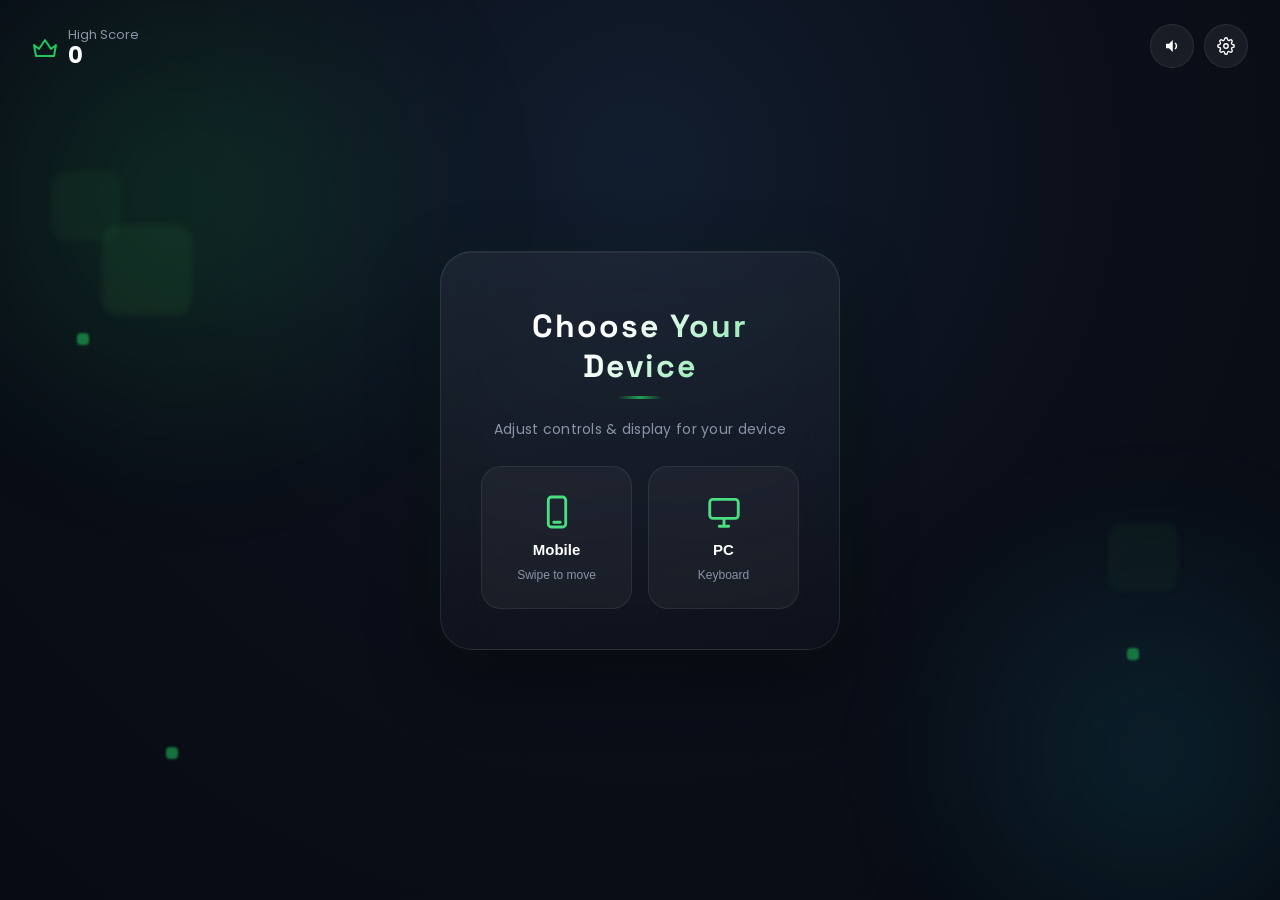
==== commit 1577de25: "update" ====
--- a/index.html
+++ b/index.html
@@ -1,5 +1,5 @@
 <!DOCTYPE html>
-<html lang="id">
+<html lang="en">
 <head>
 <meta charset="UTF-8">
 <meta name="viewport" content="width=device-width, initial-scale=1, viewport-fit=cover">
@@ -15,11 +15,13 @@
     --green: #22c55e;
     --green-light: #4ade80;
     --green-glow: rgba(34, 197, 94, 0.55);
+    --cyan: #22d3ee;
+    --cyan-light: #67e8f9;
     --danger: #ef4444;
     --arena-border: rgba(34, 197, 94, 0.55);
     --arena-glow: rgba(34, 197, 94, 0.14);
   }
-    * { box-sizing: border-box; }
+  * { box-sizing: border-box; }
   html, body {
     margin: 0;
     padding: 0;
@@ -34,7 +36,18 @@
     overflow-x: hidden;
   }
 
-  /* ===== Dekorasi latar ===== */
+  /* ===== Ambient background decoration ===== */
+  .auroraBlob {
+    position: fixed;
+    border-radius: 50%;
+    filter: blur(70px);
+    pointer-events: none;
+    z-index: 0;
+    opacity: 0.5;
+  }
+  #auroraGreen { top: -10%; left: -8%; width: 45vw; height: 45vw; background: radial-gradient(circle, rgba(34,197,94,0.35), transparent 70%); }
+  #auroraCyan { bottom: -12%; right: -10%; width: 40vw; height: 40vw; background: radial-gradient(circle, rgba(34,211,238,0.25), transparent 70%); }
+
   .decorSquare {
     position: absolute;
     border-radius: 16px;
@@ -71,7 +84,7 @@
     100% { transform: translateY(-100vh) rotate(25deg); opacity: 0; }
   }
 
-  /* ===== Panel pojok (Score / High Score) ===== */
+  /* ===== Corner panels (Score / High Score) ===== */
   .cornerPanel {
     position: fixed;
     top: 28px;
@@ -80,18 +93,49 @@
     align-items: center;
     gap: 10px;
     z-index: 20;
+    animation: hudEnter 0.45s cubic-bezier(0.16, 1, 0.3, 1) both;
+  }
+  @keyframes hudEnter {
+    from { opacity: 0; transform: translateY(-10px); }
+    to { opacity: 1; transform: translateY(0); }
   }
   .cornerPanel .icon { color: var(--green); flex-shrink: 0; }
   .cornerPanel .labelBlock { display: flex; flex-direction: column; line-height: 1.15; }
   .cornerPanel .label { font-size: 13px; color: var(--muted); }
   .cornerPanel .value { font-size: 22px; font-weight: 700; }
-  .cornerPanel .value.scorePop {
-    animation: scorePop 0.35s ease;
-  }
+  .cornerPanel .value.scorePop { animation: scorePop 0.35s ease; }
+  .cornerPanel .value.scoreDrop { animation: scoreDropAnim 0.35s ease; }
   @keyframes scorePop {
     0% { transform: scale(1); color: #fff; }
     40% { transform: scale(1.5); color: #ffd54f; }
     100% { transform: scale(1); color: #fff; }
+  }
+  @keyframes scoreDropAnim {
+    0% { transform: scale(1); color: #fff; }
+    40% { transform: scale(1.3); color: #ef4444; }
+    100% { transform: scale(1); color: #fff; }
+  }
+
+  #shieldBadge {
+    position: fixed;
+    top: 82px;
+    left: 32px;
+    z-index: 20;
+    display: flex;
+    align-items: center;
+    gap: 6px;
+    background: rgba(34, 211, 238, 0.15);
+    border: 1px solid rgba(34, 211, 238, 0.4);
+    color: var(--cyan-light);
+    font-size: 13px;
+    font-weight: 700;
+    padding: 6px 12px;
+    border-radius: 14px;
+    animation: shieldPulse 1s ease-in-out infinite;
+  }
+  @keyframes shieldPulse {
+    0%, 100% { box-shadow: 0 0 8px rgba(34,211,238,0.3); }
+    50% { box-shadow: 0 0 16px rgba(34,211,238,0.6); }
   }
 
   .iconButtonsTopRight {
@@ -113,9 +157,10 @@
     justify-content: center;
     color: #fff;
     cursor: pointer;
-    transition: background 0.2s ease, transform 0.15s ease;
-  }
-  .iconBtn:hover { background: rgba(255,255,255,0.14); transform: translateY(-1px); }
+    transition: background 0.2s ease, transform 0.2s ease, box-shadow 0.2s ease;
+  }
+  .iconBtn:hover { background: rgba(255,255,255,0.14); transform: translateY(-2px) scale(1.04); box-shadow: 0 8px 20px rgba(0,0,0,0.2); }
+  .iconBtn:active { transform: scale(0.94); }
 
   .bestScorePanel {
     display: flex;
@@ -136,7 +181,7 @@
   .bestScorePanel .label { display:flex; align-items:center; gap:8px; color: var(--muted); font-size: 13px; }
   .bestScorePanel .value { font-size: 24px; font-weight: 700; margin-top: 4px; }
 
-  /* ===== Layout gameplay ===== */
+  /* ===== Game stage layout ===== */
   .stageRow {
     height: 100vh;
     position: relative;
@@ -183,6 +228,19 @@
   @keyframes sweepMove {
     from { left: -60%; }
     to { left: 130%; }
+  }
+  #hazardFlash {
+    position: absolute;
+    inset: 0;
+    border-radius: 16px;
+    pointer-events: none;
+    z-index: 9;
+    background: rgba(239, 68, 68, 0);
+  }
+  #hazardFlash.flashActive { animation: hazardFlashAnim 0.4s ease; }
+  @keyframes hazardFlashAnim {
+    0% { background: rgba(239, 68, 68, 0.35); }
+    100% { background: rgba(239, 68, 68, 0); }
   }
   #gameWrapper.shake { animation: shakeArena 0.4s ease; }
   #gameWrapper.gameOverExit { animation: arenaGameOverExit 0.42s cubic-bezier(0.16, 1, 0.3, 1) forwards; }
@@ -209,9 +267,14 @@
     border-radius: 16px;
     box-shadow: 0 0 40px var(--arena-glow), inset 0 0 60px rgba(0,0,0,0.4);
     display: block;
-  }
-
-  /* ===== Kotak kontrol ===== */
+    transition: border-color 0.4s ease, box-shadow 0.4s ease;
+  }
+  canvas.shielded {
+    border-color: rgba(34, 211, 238, 0.85) !important;
+    box-shadow: 0 0 50px rgba(34, 211, 238, 0.35), inset 0 0 60px rgba(0,0,0,0.4) !important;
+  }
+
+  /* ===== Control hints ===== */
   #controlsHint {
     position: fixed;
     left: 32px;
@@ -246,7 +309,7 @@
   .dpad .right { grid-column: 3; grid-row: 2; }
   #controlsHint .hintText { font-size: 13px; color: var(--muted); line-height: 1.4; }
 
-  /* ===== Layar penuh ===== */
+  /* ===== Full screen views ===== */
   .fullScreenView {
     position: fixed;
     inset: 0;
@@ -270,7 +333,7 @@
   }
   .hidden { display: none !important; }
 
-  .logoWrap { margin-bottom: 8px; animation: logoIn 0.5s cubic-bezier(0.16, 1, 0.3, 1) 0.08s both, logoBob 2.6s ease-in-out 0.7s infinite; }
+  .logoWrap { margin-bottom: 6px; animation: logoIn 0.5s cubic-bezier(0.16, 1, 0.3, 1) 0.08s both, logoBob 2.6s ease-in-out 0.7s infinite; }
   .logoWrap svg { filter: drop-shadow(0 0 18px var(--green-glow)); }
   @keyframes logoIn {
     from { opacity: 0; transform: scale(0.8) translateY(-12px); }
@@ -283,18 +346,21 @@
 
   .bigTitle {
     font-family: 'Space Grotesk', 'Poppins', sans-serif;
-    font-size: 50px;
-    font-weight: 800;
-    letter-spacing: 0.16em;
-    margin: 6px 0 10px;
-    padding-left: 0.16em; /* kompensasi letter-spacing biar center pas */
+    font-size: 46px;
+    font-weight: 700;
+    letter-spacing: 0.06em;
+    margin: 4px 0 8px;
+    background: linear-gradient(135deg, #fff 40%, var(--green-light) 100%);
+    -webkit-background-clip: text;
+    background-clip: text;
+    -webkit-text-fill-color: transparent;
     animation: fadeSlideUp 0.45s cubic-bezier(0.16, 1, 0.3, 1) 0.16s both;
   }
   .bigSubtitle {
     color: var(--muted);
-    font-size: 15px;
+    font-size: 14px;
     letter-spacing: 0.02em;
-    margin-bottom: 40px;
+    margin-bottom: 32px;
     animation: fadeSlideUp 0.45s cubic-bezier(0.16, 1, 0.3, 1) 0.24s both;
   }
   @keyframes fadeSlideUp {
@@ -316,20 +382,22 @@
   .menuButtons .pillBtn:nth-child(1) { animation-delay: 0.3s; }
   .menuButtons .pillBtn:nth-child(2) { animation-delay: 0.38s; }
   .menuButtons .pillBtn:nth-child(3) { animation-delay: 0.46s; }
-  .menuButtons .pillBtn:nth-child(4) { animation-delay: 0.54s; }
-
+
+  /* ===== Modern minimalist menu card ===== */
   .menuCard {
     position: relative;
     z-index: 10;
-    background: transparent;
-    border: none;
-    border-radius: 28px;
-    padding: 48px 46px 40px;
-    backdrop-filter: none;
-    box-shadow: none;
+    background: linear-gradient(165deg, rgba(255,255,255,0.055), rgba(255,255,255,0.015));
+    border: 1px solid rgba(255,255,255,0.09);
+    border-radius: 32px;
+    padding: 44px 34px 34px;
+    backdrop-filter: blur(22px);
+    box-shadow: 0 25px 70px rgba(0,0,0,0.4), inset 0 1px 0 rgba(255,255,255,0.06), 0 0 50px rgba(34,197,94,0.06);
     display: flex;
     flex-direction: column;
     align-items: center;
+    width: 100%;
+    max-width: 380px;
     animation: cardPopSmooth 0.5s cubic-bezier(0.16, 1, 0.3, 1) both;
   }
   @keyframes cardPopSmooth {
@@ -337,13 +405,92 @@
     to { opacity: 1; transform: scale(1); }
   }
   .menuDivider {
-    width: 60px;
+    width: 44px;
     height: 3px;
     border-radius: 2px;
     background: linear-gradient(90deg, transparent, var(--green), transparent);
-    margin: 4px 0 22px;
-    opacity: 0.7;
-  }
+    margin: 2px 0 20px;
+    opacity: 0.8;
+  }
+
+  .heroPlayBtn {
+    position: relative;
+    overflow: hidden;
+    width: 100%;
+    display: flex;
+    align-items: center;
+    justify-content: center;
+    gap: 10px;
+    padding: 18px 20px;
+    border-radius: 22px;
+    font-size: 17px;
+    font-weight: 700;
+    letter-spacing: 0.02em;
+    border: none;
+    cursor: pointer;
+    color: #06210f;
+    background: linear-gradient(135deg, var(--green-light), var(--green));
+    box-shadow: 0 12px 30px rgba(34, 197, 94, 0.4);
+    transition: transform 0.18s cubic-bezier(0.16, 1, 0.3, 1), box-shadow 0.2s ease;
+    animation: fadeSlideUp 0.4s cubic-bezier(0.16, 1, 0.3, 1) 0.3s both;
+  }
+  .heroPlayBtn:hover { transform: translateY(-2px); box-shadow: 0 16px 36px rgba(34, 197, 94, 0.55); }
+  .heroPlayBtn:active { transform: translateY(0) scale(0.98); }
+  .heroPlayBtn::after {
+    content: "";
+    position: absolute;
+    inset: 0 auto 0 -130%;
+    width: 60%;
+    background: linear-gradient(100deg, transparent, rgba(255,255,255,0.35), transparent);
+    transform: skewX(-20deg);
+    transition: left 0.55s ease;
+  }
+  .heroPlayBtn:hover::after { left: 170%; }
+  .heroPlayBtn .menuIcon { width: 22px; height: 22px; }
+
+  .menuList {
+    width: 100%;
+    display: flex;
+    flex-direction: column;
+    border-radius: 20px;
+    overflow: hidden;
+    background: rgba(255,255,255,0.03);
+    border: 1px solid var(--panel-border);
+    margin-top: 16px;
+    animation: fadeSlideUp 0.4s cubic-bezier(0.16, 1, 0.3, 1) 0.38s both;
+  }
+  .menuRow {
+    display: flex;
+    align-items: center;
+    gap: 14px;
+    padding: 16px 18px;
+    background: transparent;
+    border: none;
+    border-bottom: 1px solid rgba(255,255,255,0.06);
+    color: #fff;
+    font-family: inherit;
+    font-size: 15px;
+    font-weight: 500;
+    cursor: pointer;
+    width: 100%;
+    text-align: left;
+    transition: background 0.18s ease;
+  }
+  .menuRow:last-child { border-bottom: none; }
+  .menuRow:hover { background: rgba(255,255,255,0.06); }
+  .menuRow:active { background: rgba(255,255,255,0.1); }
+  .rowIcon {
+    width: 36px; height: 36px;
+    border-radius: 11px;
+    background: rgba(255,255,255,0.06);
+    display: flex; align-items: center; justify-content: center;
+    flex: 0 0 36px;
+    color: var(--green-light);
+  }
+  .rowIcon svg { width: 18px; height: 18px; }
+  .rowChevron { margin-left: auto; color: var(--muted); font-size: 18px; transition: transform 0.18s ease; }
+  .menuRow:hover .rowChevron { transform: translateX(3px); color: var(--green-light); }
+
   .pillBtn {
     position: relative;
     overflow: hidden;
@@ -388,7 +535,7 @@
   body.menu-open .cornerPanel,
   body.menu-open .iconButtonsTopRight { display: none; }
 
-  /* ===== Overlay ===== */
+  /* ===== In-arena overlays ===== */
   .arenaOverlay {
     position: absolute;
     inset: 0;
@@ -416,20 +563,27 @@
     100% { transform: scale(1); opacity: 1; }
   }
 
-  /* =====(settings & leaderboard) ===== */
+  /* ===== Modals (settings & leaderboard) ===== */
   .modalBackdrop {
     position: fixed;
     inset: 0;
-    background: rgba(4,6,12,0.7);
+    background: rgba(4,6,12,0.74);
     display: flex;
     align-items: center;
     justify-content: center;
     z-index: 50;
-  }
+    backdrop-filter: blur(7px);
+    animation: backdropIn 0.28s ease-out both;
+  }
+  @keyframes backdropIn { from { opacity: 0; } to { opacity: 1; } }
+  .modalBackdrop.modalClosing { animation: backdropOut 0.24s ease-in both; }
+  .modalBackdrop.modalClosing .modalCard { animation: modalOut 0.24s cubic-bezier(0.4, 0, 1, 1) both; }
+  @keyframes backdropOut { from { opacity: 1; } to { opacity: 0; } }
+  @keyframes modalOut { from { opacity: 1; transform: translateY(0) scale(1); } to { opacity: 0; transform: translateY(10px) scale(0.96); } }
   .modalCard {
     background: rgba(18, 26, 43, 0.82);
     border: 1px solid rgba(255,255,255,0.1);
-    border-radius: 20px;
+    border-radius: 24px;
     padding: 30px 32px;
     width: 90%;
     max-width: 340px;
@@ -442,7 +596,7 @@
     from { opacity: 0; transform: translateY(12px) scale(0.97); }
     to { opacity: 1; transform: translateY(0) scale(1); }
   }
-  .modalCard h3 { margin: 0 0 18px; font-size: 20px; letter-spacing: 0.05em; }
+  .modalCard h3 { margin: 0 0 18px; font-size: 19px; letter-spacing: 0.06em; font-weight: 700; }
   .diffRow { display: flex; gap: 8px; justify-content: center; margin-bottom: 22px; }
   .diffBtn {
     padding: 9px 18px;
@@ -466,7 +620,6 @@
   .miniIcon { width: 16px; height: 16px; vertical-align: -3px; margin-right: 5px; }
   .miniIcon path, .miniIcon rect { stroke: currentColor; }
 
-  /* ===== Toggle suara ===== */
   .settingsRow {
     display: flex;
     align-items: center;
@@ -524,7 +677,7 @@
     margin: 10px 0 22px;
   }
 
-  /* ===== Toast pencapaian ===== */
+  /* ===== Toast ===== */
   #achievementToast {
     position: fixed;
     top: 90px;
@@ -547,7 +700,7 @@
     transform: translateX(-50%) translateY(0);
   }
 
-  /* ===== Pilihan perangkat ===== */
+  /* ===== Device select ===== */
   .deviceChoiceRow {
     display: flex;
     gap: 16px;
@@ -590,7 +743,7 @@
   .deviceBtn .deviceLabel { font-weight: 700; font-size: 15px; }
   .deviceBtn .deviceDesc { font-size: 12px; color: var(--muted); }
 
-  /* ===== Indikator swipe (mode mobile) ===== */
+  /* ===== Swipe hint (mobile) ===== */
   #swipeHint {
     position: fixed;
     left: 50%;
@@ -614,7 +767,7 @@
     50% { transform: translateX(6px); opacity: 1; }
   }
 
-  /* ===== Penyesuaian mode mobile ===== */
+  /* ===== Mobile adjustments ===== */
   body.mode-mobile canvas {
     width: min(96vw, calc(100dvh - 210px), 520px) !important;
     height: min(96vw, calc(100dvh - 210px), 520px) !important;
@@ -638,22 +791,28 @@
   body.mode-mobile .cornerPanel .icon { width: 24px; height: 20px; }
   body.mode-mobile .cornerPanel .label { font-size: 13px; }
   body.mode-mobile .cornerPanel .value { font-size: 22px; }
+  body.mode-mobile #shieldBadge { top: 66px; left: 18px; }
   body.mode-mobile .iconButtonsTopRight { top: 18px; right: 18px; gap: 12px; }
   body.mode-mobile .iconBtn { width: 46px; height: 46px; }
   body.mode-mobile .iconBtn svg { width: 20px; height: 20px; }
-  body.mode-mobile .logoWrap svg { width: 110px; height: 94px; }
-  body.mode-mobile .bigTitle { font-size: 38px; letter-spacing: 0.1em; padding-left: 0.1em; }
-  body.mode-mobile .bigSubtitle { font-size: 14px; margin-bottom: 30px; }
+  body.mode-mobile .logoWrap svg { width: 108px; height: 92px; }
+  body.mode-mobile .bigTitle { font-size: 36px; }
+  body.mode-mobile .bigSubtitle { font-size: 14px; margin-bottom: 26px; }
   body.mode-mobile .menuCard {
-    padding: 30px 26px 26px;
-    width: 92vw;
-    max-width: 420px;
+    padding: 34px 24px 28px;
+    width: 94vw;
+    max-width: 440px;
+    border-radius: 28px;
   }
   body.mode-mobile .menuButtons { max-width: 100%; gap: 16px; }
+  body.mode-mobile .heroPlayBtn { padding: 20px 22px; font-size: 18px; border-radius: 24px; }
+  body.mode-mobile .menuRow { padding: 18px 18px; font-size: 16px; }
+  body.mode-mobile .rowIcon { width: 40px; height: 40px; flex: 0 0 40px; }
+  body.mode-mobile .rowIcon svg { width: 20px; height: 20px; }
   body.mode-mobile .pillBtn { padding: 19px 22px; font-size: 17px; border-radius: 26px; }
-  body.mode-mobile .modalCard { width: 92vw; padding: 34px 26px; }
-  body.mode-mobile .modalCard h3 { font-size: 22px; }
-  body.mode-mobile .diffBtn { padding: 12px 20px; font-size: 15px; }
+  body.mode-mobile .modalCard { width: 92vw; padding: 32px 26px; border-radius: 26px; }
+  body.mode-mobile .modalCard h3 { font-size: 21px; }
+  body.mode-mobile .diffBtn { padding: 13px 20px; font-size: 15px; }
   body.mode-mobile .deviceBtn { padding: 30px 18px; }
   body.mode-mobile .deviceBtn .deviceIcon { width: 44px; height: 44px; }
   body.mode-mobile .deviceBtn .deviceLabel { font-size: 17px; }
@@ -661,7 +820,7 @@
   body.mode-mobile #swipeHint { font-size: 14px; padding: 14px 22px; bottom: 26px; }
   body.mode-mobile #controlsHint { display: none !important; }
   body.mode-mobile #achievementToast { font-size: 15px; padding: 14px 26px; top: 110px; }
-  body.mode-mobile .menuDivider { width: 70px; height: 4px; }
+  body.mode-mobile .menuDivider { width: 60px; height: 4px; }
 
   @media (max-width: 760px) and (orientation: landscape) {
     body.mode-mobile canvas {
@@ -671,11 +830,21 @@
     body.mode-mobile .bestScorePanel { top: 18px !important; bottom: auto; }
     body.mode-mobile #swipeHint { bottom: 14px; }
   }
+
+  /* ===== Desktop polish ===== */
+  @media (min-width: 900px) {
+    .menuCard { max-width: 400px; padding: 50px 40px 40px; }
+    .bigTitle { font-size: 50px; }
+  }
 </style>
 </head>
 <body>
 
-<!-- Dekorasi latar -->
+<!-- Ambient aurora background -->
+<div class="auroraBlob" id="auroraGreen"></div>
+<div class="auroraBlob" id="auroraCyan"></div>
+
+<!-- Decorative shapes -->
 <div class="decorSquare" style="top:19%; left:4%; width:70px; height:70px;"></div>
 <div class="decorSquare" style="top:25%; left:8%; width:90px; height:90px; background: rgba(76,175,80,0.09);"></div>
 <div class="decorDot" style="top:37%; left:6%;"></div>
@@ -683,10 +852,10 @@
 <div class="decorSquare" style="top:58%; right:8%; width:70px; height:70px;"></div>
 <div class="decorDot" style="top:72%; right:11%;"></div>
 
-<!-- Toast pencapaian -->
+<!-- Achievement toast -->
 <div id="achievementToast"></div>
 
-<!-- Panel pojok kiri atas -->
+<!-- Top-left corner panel -->
 <div class="cornerPanel">
   <svg class="icon" width="26" height="22" viewBox="0 0 26 22" fill="none"><path d="M2 8L7 12L13 3L19 12L24 8L22 19H4L2 8Z" stroke="currentColor" stroke-width="2" stroke-linejoin="round"/></svg>
   <div class="labelBlock">
@@ -695,38 +864,42 @@
   </div>
 </div>
 
-<!-- Ikon pojok kanan atas -->
+<!-- Shield status badge -->
+<div id="shieldBadge" class="hidden">🛡️ <span id="shieldTimeText">0.0s</span></div>
+
+<!-- Top-right icon buttons -->
 <div class="iconButtonsTopRight">
-  <button class="iconBtn" id="soundBtn" title="Suara">
+  <button class="iconBtn" id="soundBtn" title="Sound">
     <svg id="soundIconOn" width="18" height="18" viewBox="0 0 24 24" fill="none"><path d="M4 9v6h4l5 5V4L8 9H4z" fill="currentColor"/><path d="M16 8a5 5 0 010 8" stroke="currentColor" stroke-width="2" fill="none"/></svg>
     <svg id="soundIconOff" width="18" height="18" viewBox="0 0 24 24" fill="none" class="hidden"><path d="M4 9v6h4l5 5V4L8 9H4z" fill="currentColor"/><path d="M16 9l5 6M21 9l-5 6" stroke="currentColor" stroke-width="2"/></svg>
   </button>
-  <button class="iconBtn hidden" id="pauseBtn" title="Jeda">
+  <button class="iconBtn hidden" id="pauseBtn" title="Pause">
     <svg id="pauseIcon" width="16" height="16" viewBox="0 0 24 24" fill="currentColor"><rect x="6" y="4" width="4" height="16" rx="1"/><rect x="14" y="4" width="4" height="16" rx="1"/></svg>
     <svg id="resumeIcon" width="16" height="16" viewBox="0 0 24 24" fill="currentColor" class="hidden"><path d="M6 4l14 8-14 8V4z"/></svg>
   </button>
-  <button class="iconBtn" id="gearBtn" title="Pengaturan">
+  <button class="iconBtn" id="gearBtn" title="Settings">
     <svg width="18" height="18" viewBox="0 0 24 24" fill="none" stroke="currentColor" stroke-width="1.8"><circle cx="12" cy="12" r="3"/><path d="M19.4 15a1.65 1.65 0 00.33 1.82l.06.06a2 2 0 11-2.83 2.83l-.06-.06a1.65 1.65 0 00-1.82-.33 1.65 1.65 0 00-1 1.51V21a2 2 0 11-4 0v-.09A1.65 1.65 0 009 19.4a1.65 1.65 0 00-1.82.33l-.06.06a2 2 0 11-2.83-2.83l.06-.06A1.65 1.65 0 004.6 15a1.65 1.65 0 00-1.51-1H3a2 2 0 110-4h.09A1.65 1.65 0 004.6 9a1.65 1.65 0 00-.33-1.82l-.06-.06a2 2 0 112.83-2.83l.06.06A1.65 1.65 0 009 4.6a1.65 1.65 0 001-1.51V3a2 2 0 114 0v.09a1.65 1.65 0 001 1.51 1.65 1.65 0 001.82-.33l.06-.06a2 2 0 112.83 2.83l-.06.06A1.65 1.65 0 0019.4 9a1.65 1.65 0 001.51 1H21a2 2 0 110 4h-.09a1.65 1.65 0 00-1.51 1z"/></svg>
   </button>
 </div>
 
-<!-- Panggung game -->
+<!-- Game stage -->
 <div class="stageRow">
   <div id="gameWrapper">
     <canvas id="gameCanvas" width="440" height="440"></canvas>
     <div id="arenaSweep"></div>
-
-    <!-- Overlay hitung mundur -->
+    <div id="hazardFlash"></div>
+
+    <!-- Countdown overlay -->
     <div id="countdownOverlay" class="arenaOverlay" style="display:none;">
       <div id="countdownText">3</div>
     </div>
 
-    <!-- Overlay jeda -->
+    <!-- Pause overlay -->
     <div id="pauseOverlay" class="arenaOverlay interactive hidden">
-      <h2 style="margin-bottom:20px; letter-spacing:0.15em;">DIJEDA</h2>
+      <h2 style="margin-bottom:20px; letter-spacing:0.15em;">PAUSED</h2>
       <div class="menuButtons" style="max-width:220px;">
-        <button class="pillBtn primary" onclick="resumeGame()">▶ Lanjutkan</button>
-        <button class="pillBtn danger" onclick="showMainMenu()">Menu Utama</button>
+        <button class="pillBtn primary" onclick="resumeGame()">▶ Resume</button>
+        <button class="pillBtn danger" onclick="showMainMenu()">Main Menu</button>
       </div>
     </div>
   </div>
@@ -740,7 +913,7 @@
   </div>
 </div>
 
-<!-- Kotak kontrol (PC) -->
+<!-- Control hint (PC) -->
 <div id="controlsHint" class="hidden">
   <div class="dpad">
     <div class="key up">↑</div>
@@ -748,26 +921,26 @@
     <div class="key down">↓</div>
     <div class="key right">→</div>
   </div>
-  <div class="hintText">Gunakan tombol panah<br>untuk mengendalikan ular</div>
+  <div class="hintText">Use arrow keys<br>to control the snake</div>
 </div>
 
-<!-- Indikator swipe (Mobile) -->
+<!-- Swipe hint (Mobile) -->
 <div id="swipeHint" class="hidden">
-      <span class="swipeIcon" aria-hidden="true"><svg viewBox="0 0 24 24" fill="none"><path d="M4 12h15M14 6l6 6-6 6" stroke-width="2.4" stroke-linecap="round" stroke-linejoin="round"/></svg></span>
-  <span>Geser layar untuk mengarahkan ular</span>
+  <span class="swipeIcon" aria-hidden="true"><svg viewBox="0 0 24 24" fill="none"><path d="M4 12h15M14 6l6 6-6 6" stroke-width="2.4" stroke-linecap="round" stroke-linejoin="round"/></svg></span>
+  <span>Swipe the screen to steer the snake</span>
 </div>
 
-<!-- Pilihan Perangkat -->
+<!-- Device select -->
 <div id="deviceSelect" class="fullScreenView">
   <div class="menuCard">
-    <h1 class="bigTitle" style="font-size:34px;">Pilih Device</h1>
+    <h1 class="bigTitle" style="font-size:32px;">Choose Your Device</h1>
     <div class="menuDivider"></div>
-    <div class="bigSubtitle" style="margin-bottom:26px;">Sesuaikan kontrol &amp; tampilan game</div>
+    <div class="bigSubtitle" style="margin-bottom:26px;">Adjust controls &amp; display for your device</div>
     <div class="deviceChoiceRow">
       <button class="deviceBtn" onclick="selectDevice('mobile')">
         <span class="deviceIcon" aria-hidden="true"><svg viewBox="0 0 24 24" fill="none"><rect x="6.5" y="2.5" width="11" height="19" rx="2" stroke="currentColor" stroke-width="1.8"/><path d="M10 18.5h4" stroke="currentColor" stroke-width="1.8" stroke-linecap="round"/></svg></span>
         <span class="deviceLabel">Mobile</span>
-        <span class="deviceDesc">Geser layar</span>
+        <span class="deviceDesc">Swipe to move</span>
       </button>
       <button class="deviceBtn" onclick="selectDevice('pc')">
         <span class="deviceIcon" aria-hidden="true"><svg viewBox="0 0 24 24" fill="none"><rect x="3" y="4" width="18" height="12" rx="2" stroke="currentColor" stroke-width="1.8"/><path d="M9 21h6m-3-5v5" stroke="currentColor" stroke-width="1.8" stroke-linecap="round"/></svg></span>
@@ -778,12 +951,11 @@
   </div>
 </div>
 
-<!-- Menu Utama -->
+<!-- Main Menu -->
 <div id="mainMenu" class="fullScreenView hidden">
-
   <div class="menuCard">
     <div class="logoWrap">
-      <svg width="130" height="110" viewBox="0 0 130 110" fill="none" role="img" aria-label="Logo ular">
+      <svg width="120" height="102" viewBox="0 0 130 110" fill="none" role="img" aria-label="Snake logo">
         <path d="M18 69c0-22 17-38 38-38 18 0 31 12 31 27 0 12-9 20-20 20-9 0-16-6-16-15 0-7 5-12 12-12 5 0 9 3 10 7" stroke="url(#g)" stroke-width="13" stroke-linecap="round"/>
         <path d="M87 58c7-15 20-21 31-13 9 7 5 21-6 23-7 2-13-2-14-8" stroke="url(#g)" stroke-width="13" stroke-linecap="round"/>
         <circle cx="111" cy="53" r="2.8" fill="#06210f"/>
@@ -799,87 +971,97 @@
     <h1 class="bigTitle">Glow'Snake</h1>
     <div class="menuDivider"></div>
     <div class="bigSubtitle">Eat <span class="dot">•</span> Grow <span class="dot">•</span> Get the High Score</div>
-    <div class="menuButtons">
-      <button class="pillBtn primary" onclick="openPlayDifficulty()"><svg class="menuIcon" viewBox="0 0 24 24" fill="none" aria-hidden="true"><path d="m9 6 8 6-8 6V6Z" fill="currentColor" stroke="none"/></svg>Play</button>
-      <button class="pillBtn" onclick="openLeaderboard()"><svg class="menuIcon" viewBox="0 0 24 24" fill="none" aria-hidden="true"><path d="M5 19V10m7 9V5m7 14v-7M3 19h18" stroke-width="2" stroke-linecap="round"/></svg>Leaderboard</button>
-      <button class="pillBtn" onclick="openSettings()"><svg class="menuIcon" viewBox="0 0 24 24" fill="none" aria-hidden="true"><circle cx="12" cy="12" r="3" stroke-width="2"/><path d="M19 12a7 7 0 0 0-.1-1.2l2-1.5-2-3.4-2.3.9a7 7 0 0 0-2-1.2L14.3 3h-4.1l-.4 2.6a7 7 0 0 0-2 1.2l-2.3-.9-2 3.4 2 1.5A7 7 0 0 0 5 12c0 .4 0 .8.1 1.2l-2 1.5 2 3.4 2.3-.9a7 7 0 0 0 2 1.2l.4 2.6h4.1l.4-2.6a7 7 0 0 0 2-1.2l2.3.9 2-3.4-2-1.5c.1-.4.1-.8.1-1.2Z" stroke-width="1.5" stroke-linejoin="round"/></svg>Settings</button>
-      <button class="pillBtn" onclick="openCredits()"><svg class="menuIcon" viewBox="0 0 24 24" fill="none" aria-hidden="true"><circle cx="12" cy="8" r="3.2" stroke-width="2"/><path d="M5.5 20c.7-3.5 3-5.3 6.5-5.3s5.8 1.8 6.5 5.3" stroke-width="2" stroke-linecap="round"/></svg>Credit</button>
+
+    <button class="heroPlayBtn" onclick="openPlayDifficulty()">
+      <svg class="menuIcon" viewBox="0 0 24 24" fill="none" aria-hidden="true"><path d="m9 6 8 6-8 6V6Z" fill="currentColor" stroke="none"/></svg>
+      Play
+    </button>
+
+    <div class="menuList">
+      <button class="menuRow" onclick="openLeaderboard()">
+        <span class="rowIcon"><svg viewBox="0 0 24 24" fill="none" stroke-width="2" stroke-linecap="round"><path d="M5 19V10m7 9V5m7 14v-7M3 19h18"/></svg></span>
+        <span>Leaderboard</span>
+        <span class="rowChevron">›</span>
+      </button>
+      <button class="menuRow" onclick="openSettings()">
+        <span class="rowIcon"><svg viewBox="0 0 24 24" fill="none" stroke-width="1.7" stroke-linejoin="round"><circle cx="12" cy="12" r="3" stroke-width="2"/><path d="M19 12a7 7 0 0 0-.1-1.2l2-1.5-2-3.4-2.3.9a7 7 0 0 0-2-1.2L14.3 3h-4.1l-.4 2.6a7 7 0 0 0-2 1.2l-2.3-.9-2 3.4 2 1.5A7 7 0 0 0 5 12c0 .4 0 .8.1 1.2l-2 1.5 2 3.4 2.3-.9a7 7 0 0 0 2 1.2l.4 2.6h4.1l.4-2.6a7 7 0 0 0 2-1.2l2.3.9 2-3.4-2-1.5c.1-.4.1-.8.1-1.2Z"/></svg></span>
+        <span>Settings</span>
+        <span class="rowChevron">›</span>
+      </button>
+      <button class="menuRow" onclick="openCredits()">
+        <span class="rowIcon"><svg viewBox="0 0 24 24" fill="none" stroke-width="2" stroke-linecap="round"><circle cx="12" cy="8" r="3.2"/><path d="M5.5 20c.7-3.5 3-5.3 6.5-5.3s5.8 1.8 6.5 5.3"/></svg></span>
+        <span>Credits</span>
+        <span class="rowChevron">›</span>
+      </button>
     </div>
   </div>
 </div>
 
-<!-- Layar Game Over -->
+<!-- Game Over screen -->
 <div id="gameOverScreen" class="fullScreenView hidden">
-  <h1 class="bigTitle" style="font-size:42px; color:#ff6b6b;">GAME OVER</h1>
-  <p style="color:var(--muted); margin-bottom:4px;">Skor</p>
+  <h1 class="bigTitle" style="font-size:42px; -webkit-text-fill-color:#ff6b6b; background:none;">GAME OVER</h1>
+  <p style="color:var(--muted); margin-bottom:4px;">Score</p>
   <div class="leaderboardValue" id="finalScore">0</div>
-  <p id="newRecordText" class="hidden" style="color:#ffd54f; font-weight:bold; margin-bottom:18px;">REKOR BARU!</p>
+  <p id="newRecordText" class="hidden" style="color:#ffd54f; font-weight:bold; margin-bottom:18px;">NEW RECORD!</p>
   <div class="menuButtons">
-    <button class="pillBtn primary" onclick="startGame()">Main Lagi</button>
-    <button class="pillBtn" onclick="showMainMenu()">Menu Utama</button>
+    <button class="pillBtn primary" onclick="openPlayDifficulty()">Play Again</button>
+    <button class="pillBtn" onclick="showMainMenu()">Main Menu</button>
   </div>
 </div>
 
-<!-- Modal Pilih Kesulitan (muncul tiap tekan Play) -->
+<!-- Difficulty picker (shown before every Play) -->
 <div id="playDifficultyModal" class="modalBackdrop hidden">
   <div class="modalCard">
-    <h3>PILIH DIFFICULTY</h3>
+    <h3>SELECT DIFFICULTY</h3>
     <div class="menuButtons" style="max-width:100%;">
       <button class="pillBtn primary" onclick="chooseDifficultyAndPlay('easy')"><svg class="featureIcon" viewBox="0 0 24 24" fill="none" aria-hidden="true"><circle cx="12" cy="12" r="4" stroke-width="2"/><path d="M12 2v3m0 14v3M2 12h3m14 0h3m-2.9-7.1-2.1 2.1M6 18l-2.1 2.1m0-15.2L6 6.9m12 12 2.1 2.1" stroke-width="2" stroke-linecap="round"/></svg>Easy</button>
       <button class="pillBtn" style="background:linear-gradient(135deg,#ffd54f,#ffb300); border:none; color:#3a2a00;" onclick="chooseDifficultyAndPlay('normal')"><svg class="featureIcon" viewBox="0 0 24 24" fill="none" aria-hidden="true"><path d="M12 3v9l6 3" stroke-width="2.2" stroke-linecap="round" stroke-linejoin="round"/><circle cx="12" cy="12" r="8.5" stroke-width="2"/></svg>Normal</button>
       <button class="pillBtn" style="background:rgba(239,68,68,0.15); border-color:rgba(239,68,68,0.4); color:#fca5a5;" onclick="chooseDifficultyAndPlay('hard')"><svg class="featureIcon" viewBox="0 0 24 24" fill="none" aria-hidden="true"><path d="M12 3 4 19h16L12 3Z" stroke-width="2" stroke-linejoin="round"/><path d="M12 9v4m0 3h.01" stroke-width="2" stroke-linecap="round"/></svg>Hard</button>
     </div>
-    <button class="pillBtn" style="margin-top:10px; background:transparent; border-color:transparent; color:var(--muted);" onclick="closePlayDifficulty()">Batal</button>
+    <button class="pillBtn" style="margin-top:10px; background:transparent; border-color:transparent; color:var(--muted);" onclick="closePlayDifficulty()">Cancel</button>
   </div>
 </div>
 
 <!-- Settings -->
 <div id="settingsModal" class="modalBackdrop hidden">
   <div class="modalCard">
-    <h3>PENGATURAN</h3>
+    <h3>SETTINGS</h3>
 
     <div class="settingsRow">
-      <span class="settingsRowLabel">Suara</span>
+      <span class="settingsRowLabel">Sound</span>
       <div class="switchToggle" id="soundToggle" onclick="toggleSound()"><div class="knob"></div></div>
     </div>
 
-    <p class="sectionLabel"><svg class="sectionIcon" viewBox="0 0 24 24" fill="none" aria-hidden="true"><path d="M5 19V10m7 9V5m7 14v-7M3 19h18" stroke-width="2" stroke-linecap="round"/></svg>Tingkat Kesulitan Default</p>
-    <div class="diffRow">
-      <button class="diffBtn" data-diff="easy" onclick="setDifficulty('easy')">Easy</button>
-      <button class="diffBtn" data-diff="normal" onclick="setDifficulty('normal')">Normal</button>
-      <button class="diffBtn" data-diff="hard" onclick="setDifficulty('hard')">Hard</button>
-    </div>
-
-    <p class="sectionLabel"><svg class="sectionIcon" viewBox="0 0 24 24" fill="none" aria-hidden="true"><rect x="4" y="5" width="16" height="11" rx="2" stroke-width="2"/><path d="M9 20h6m-3-4v4" stroke-width="2" stroke-linecap="round"/></svg>Tipe Perangkat</p>
+    <p class="sectionLabel"><svg class="sectionIcon" viewBox="0 0 24 24" fill="none" aria-hidden="true"><rect x="4" y="5" width="16" height="11" rx="2" stroke-width="2"/><path d="M9 20h6m-3-4v4" stroke-width="2" stroke-linecap="round"/></svg>Device Type</p>
     <div class="deviceSwitchRow" style="margin-bottom:22px;">
       <button class="deviceSwitchBtn" id="deviceSwitchMobile" onclick="switchDeviceInline('mobile')"><svg class="miniIcon" viewBox="0 0 24 24" fill="none" aria-hidden="true"><rect x="6.5" y="2.5" width="11" height="19" rx="2" stroke-width="1.8"/><path d="M10 18.5h4" stroke-width="1.8" stroke-linecap="round"/></svg>Mobile</button>
       <button class="deviceSwitchBtn" id="deviceSwitchPc" onclick="switchDeviceInline('pc')"><svg class="miniIcon" viewBox="0 0 24 24" fill="none" aria-hidden="true"><rect x="3" y="4" width="18" height="12" rx="2" stroke-width="1.8"/><path d="M9 21h6m-3-5v5" stroke-width="1.8" stroke-linecap="round"/></svg>PC</button>
     </div>
 
-    <button class="pillBtn" onclick="closeSettings()">Tutup</button>
+    <button class="pillBtn" onclick="closeSettings()">Close</button>
   </div>
 </div>
 
 <!-- Leaderboard -->
 <div id="leaderboardModal" class="modalBackdrop hidden">
   <div class="modalCard">
-    <h3>SKOR TERTINGGI</h3>
+    <h3>HIGH SCORE</h3>
     <div class="leaderboardValue" id="leaderboardValue">0</div>
-    <button class="pillBtn" onclick="closeLeaderboard()">Tutup</button>
+    <button class="pillBtn" onclick="closeLeaderboard()">Close</button>
   </div>
 </div>
 
-<!-- Credit -->
+<!-- Credits -->
 <div id="creditsModal" class="modalBackdrop hidden">
   <div class="modalCard">
-    <h3>CREDIT</h3>
+    <h3>CREDITS</h3>
     <p style="color:#fff; font-weight:700; font-size:16px; margin:0 0 2px;">by Jeyro-Progs</p>
     <p style="color:var(--green-light); font-size:13px; margin:0 0 14px;">AKA Jeykhan Ramadhan</p>
-    <p style="color:var(--muted); font-size:13px; line-height:1.6; margin:0 0 4px;">Murid SMPN 7 Tambun Selatan</p>
-    <p style="color:var(--muted); font-size:13px; line-height:1.6; margin:0 0 18px;">Semi-Profesional Software Engineer</p>
+    <p style="color:var(--muted); font-size:13px; line-height:1.6; margin:0 0 4px;">Student at SMPN 7 Tambun Selatan</p>
+    <p style="color:var(--muted); font-size:13px; line-height:1.6; margin:0 0 18px;">Semi-Professional Software Engineer</p>
     <div class="menuDivider" style="margin:0 auto 16px;"></div>
-    <p style="color:var(--muted); font-size:12px; line-height:1.6; margin:0 0 20px;">Dibuat menggunakan HTML, CSS &amp; JavaScript.<br>thanks For playing!</p>
-    <button class="pillBtn" onclick="closeCredits()">Tutup</button>
+    <p style="color:var(--muted); font-size:12px; line-height:1.6; margin:0 0 20px;">Built with HTML, CSS &amp; JavaScript.<br>Thanks for playing!</p>
+    <button class="pillBtn" onclick="closeCredits()">Close</button>
   </div>
 </div>
 
@@ -912,10 +1094,13 @@
 const resumeIcon = document.getElementById("resumeIcon");
 const soundIconOn = document.getElementById("soundIconOn");
 const soundIconOff = document.getElementById("soundIconOff");
+const shieldBadge = document.getElementById("shieldBadge");
+const shieldTimeText = document.getElementById("shieldTimeText");
+const hazardFlash = document.getElementById("hazardFlash");
 
 let snake, prevSnake, direction, food, score;
 let particles = [];
-let popups = []; 
+let popups = [];
 let foodType = "normal";
 let foodSpawnTime = 0;
 let foodLifespan = 5000;
@@ -939,12 +1124,21 @@
 let muted = false;
 let deviceMode = localStorage.getItem("jeysnakeDevice") || null;
 const speedMap = { easy: 220, normal: 160, hard: 100 };
+let currentSpeed = speedMap.normal;
 let highScore = Number(localStorage.getItem("snakeHighScore")) || 0;
+
+// ----- Unique mechanic: Shield power-up (temporary invincibility + wall wrap) -----
+let shieldActive = false;
+let shieldUntil = 0;
+
+// ----- Unique mechanic: Hazard / poison food (avoid it!) -----
+let hazard = null; // { x, y, spawnTime, expireTime }
+let nextHazardAt = 0;
 
 updateScoreDisplays();
 setDifficulty(difficulty);
 
-// ===== Pilihan perangkat =====
+// ===== Device selection =====
 function applyDeviceMode(mode) {
   deviceMode = mode;
   document.body.classList.toggle("mode-mobile", mode === "mobile");
@@ -966,8 +1160,7 @@
   document.body.classList.add("menu-open");
 }
 
-
-// ===== Suara (WebAudio) =====
+// ===== Sound (WebAudio) =====
 let audioCtx = null;
 function beep(freq, duration, type = "sine") {
   if (muted) return;
@@ -1024,43 +1217,55 @@
   document.getElementById("deviceSwitchPc").classList.toggle("active", deviceMode === "pc");
 }
 
-// ===== Pilih kesulitan sebelum main =====
+function openModal(modal) {
+  modal.classList.remove("modalClosing");
+  modal.classList.remove("hidden");
+}
+
+function closeModal(modal, onClosed) {
+  modal.classList.add("modalClosing");
+  setTimeout(() => {
+    modal.classList.add("hidden");
+    modal.classList.remove("modalClosing");
+    if (onClosed) onClosed();
+  }, 240);
+}
+
+// ===== Difficulty picker (shown before every Play) =====
 function openPlayDifficulty() {
   hideFullScreens();
-  document.getElementById("playDifficultyModal").classList.remove("hidden");
+  openModal(document.getElementById("playDifficultyModal"));
 }
 function closePlayDifficulty() {
-  document.getElementById("playDifficultyModal").classList.add("hidden");
-  mainMenu.classList.remove("hidden");
+  closeModal(document.getElementById("playDifficultyModal"), () => mainMenu.classList.remove("hidden"));
 }
 function chooseDifficultyAndPlay(level) {
   setDifficulty(level);
-  document.getElementById("playDifficultyModal").classList.add("hidden");
-  startGame();
-}
-
-// ===== Setting & Leaderboard =====
+  closeModal(document.getElementById("playDifficultyModal"), startGame);
+}
+
+// ===== Settings & Leaderboard =====
 function openSettings() {
-  settingsModal.classList.remove("hidden");
+  openModal(settingsModal);
   syncSoundToggleUI();
   syncDeviceSwitchUI();
   if (isPlaying) pauseGame();
 }
-function closeSettings() { settingsModal.classList.add("hidden"); }
+function closeSettings() { closeModal(settingsModal); }
 gearBtn.addEventListener("click", openSettings);
 
 function openLeaderboard() {
   leaderboardValueEl.innerText = highScore;
-  leaderboardModal.classList.remove("hidden");
-}
-function closeLeaderboard() { leaderboardModal.classList.add("hidden"); }
-
-function openCredits() { document.getElementById("creditsModal").classList.remove("hidden"); }
-function closeCredits() { document.getElementById("creditsModal").classList.add("hidden"); }
-
-// ===== toast pencapaian =====
+  openModal(leaderboardModal);
+}
+function closeLeaderboard() { closeModal(leaderboardModal); }
+
+function openCredits() { openModal(document.getElementById("creditsModal")); }
+function closeCredits() { closeModal(document.getElementById("creditsModal")); }
+
+// ===== Achievement toast =====
 let toastTimeoutId = null;
-function showAchievementToast(text) {
+function showToast(text) {
   const toastEl = document.getElementById("achievementToast");
   clearTimeout(toastTimeoutId);
   toastEl.textContent = text;
@@ -1072,13 +1277,13 @@
   for (const m of milestones) {
     if (score >= m && !achievedMilestones.has(m)) {
       achievedMilestones.add(m);
-      showAchievementToast("Skor " + m + " tercapai!");
+      showToast("🏅 Score " + m + " reached!");
       break;
     }
   }
 }
 
-// ===== teks popup melayang (combo/bonus) =====
+// ===== Floating popup text (combo/bonus/penalty) =====
 function spawnPopup(x, y, text, color) {
   popups.push({ x, y, text, color, life: 1 });
 }
@@ -1152,6 +1357,7 @@
   swipeHint.classList.add("hidden");
   pauseBtn.classList.add("hidden");
   soundBtn.classList.remove("hidden");
+  shieldBadge.classList.add("hidden");
   document.getElementById("gameWrapper").style.visibility = "hidden";
   updateScoreDisplays();
 }
@@ -1196,6 +1402,13 @@
   comboCount = 0;
   lastEatTime = 0;
   achievedMilestones.clear();
+  shieldActive = false;
+  shieldUntil = 0;
+  shieldBadge.classList.add("hidden");
+  canvas.classList.remove("shielded");
+  hazard = null;
+  nextHazardAt = performance.now() + 5000 + Math.random() * 3000;
+  currentSpeed = speedMap[difficulty];
   updateScoreDisplays();
   spawnFood();
 
@@ -1205,7 +1418,7 @@
 
   runCountdown(() => {
     lastTickTime = performance.now();
-    moveTimer = setInterval(tick, speedMap[difficulty]);
+    moveTimer = setInterval(tick, currentSpeed);
     isPlaying = true;
     if (deviceMode === "mobile") showSwipeHintTemporarily();
   });
@@ -1234,7 +1447,7 @@
   isPaused = false;
   pauseOverlay.classList.add("hidden");
   lastTickTime = performance.now();
-  moveTimer = setInterval(tick, speedMap[difficulty]);
+  moveTimer = setInterval(tick, currentSpeed);
   pauseIcon.classList.remove("hidden");
   resumeIcon.classList.add("hidden");
 }
@@ -1244,7 +1457,7 @@
 });
 
 function runCountdown(callback) {
-  const steps = ["3", "2", "1", "MULAI!"];
+  const steps = ["3", "2", "1", "GO!"];
   clearTimeout(countdownTimeoutId);
   isCountdownActive = true;
   const gen = ++countdownGen;
@@ -1272,20 +1485,38 @@
 }
 
 function spawnFood() {
-  let newFood, isOnSnake;
+  let newFood, isOnSnake, isOnHazard;
   do {
     newFood = {
       x: Math.floor(Math.random() * (canvas.width / box)) * box,
       y: Math.floor(Math.random() * (canvas.height / box)) * box
     };
     isOnSnake = snake.some(seg => seg.x === newFood.x && seg.y === newFood.y);
-  } while (isOnSnake);
+    isOnHazard = hazard && hazard.x === newFood.x && hazard.y === newFood.y;
+  } while (isOnSnake || isOnHazard);
   food = newFood;
 
-  // muncul Apel Emas (bonus skor, batas waktu)
-  foodType = Math.random() < 0.16 ? "golden" : "normal";
+  // Rare special food: Golden Apple (bonus points, time-limited) or Shield (temporary invincibility)
+  const roll = Math.random();
+  if (roll < 0.16) foodType = "golden";
+  else if (roll < 0.24) foodType = "shield";
+  else foodType = "normal";
+
   foodSpawnTime = performance.now();
   foodLifespan = 5000;
+}
+
+function spawnHazard() {
+  let hx, hy, clash;
+  let tries = 0;
+  do {
+    hx = Math.floor(Math.random() * (canvas.width / box)) * box;
+    hy = Math.floor(Math.random() * (canvas.height / box)) * box;
+    clash = snake.some(seg => seg.x === hx && seg.y === hy) || (food && food.x === hx && food.y === hy);
+    tries++;
+  } while (clash && tries < 30);
+  const now = performance.now();
+  hazard = { x: hx, y: hy, spawnTime: now, expireTime: now + 4500 };
 }
 
 document.addEventListener("keydown", changeDirection);
@@ -1314,7 +1545,7 @@
   else if ((key === "ArrowDown" || key === "s")) trySetDirection("DOWN");
 }
 
-// Kontrol swipe (mode mobile) —
+// ===== Swipe controls (mobile) — continuous detection for responsiveness =====
 let touchStartX = 0, touchStartY = 0;
 const SWIPE_THRESHOLD = 18;
 
@@ -1339,20 +1570,57 @@
   } else {
     trySetDirection(dy > 0 ? "DOWN" : "UP");
   }
-  
+
   touchStartX = t.clientX;
   touchStartY = t.clientY;
 }, { passive: false });
 
+// ===== Unique mechanic: progressive speed ramp based on score =====
+function computeSpeedForScore() {
+  const base = speedMap[difficulty];
+  const reduction = Math.floor(score / 5) * 7;
+  return Math.max(base - reduction, Math.floor(base * 0.45));
+}
+
+function applySpeedIfChanged() {
+  const newSpeed = computeSpeedForScore();
+  if (newSpeed !== currentSpeed) {
+    const sped = newSpeed < currentSpeed;
+    currentSpeed = newSpeed;
+    if (isPlaying && !isPaused) {
+      clearInterval(moveTimer);
+      moveTimer = setInterval(tick, currentSpeed);
+    }
+    if (sped) showToast("🚀 Speed Up!");
+  }
+}
+
 function tick() {
+  const now = performance.now();
+
   if (!direction) {
-    lastTickTime = performance.now();
+    lastTickTime = now;
     return;
   }
 
-  // Apel emas kedaluwarsa kalau tidak dimakan tepat waktu -> ganti makanan baru
-  if (foodType === "golden" && performance.now() - foodSpawnTime > foodLifespan) {
+  // Golden/shield food expires if not eaten in time -> respawn
+  if ((foodType === "golden" || foodType === "shield") && now - foodSpawnTime > foodLifespan) {
     spawnFood();
+  }
+
+  // Hazard lifecycle: spawn periodically, expire if not eaten
+  if (!hazard && now >= nextHazardAt) {
+    spawnHazard();
+  } else if (hazard && now > hazard.expireTime) {
+    hazard = null;
+    nextHazardAt = now + 5000 + Math.random() * 4000;
+  }
+
+  // Shield expiry
+  if (shieldActive && now > shieldUntil) {
+    shieldActive = false;
+    canvas.classList.remove("shielded");
+    shieldBadge.classList.add("hidden");
   }
 
   prevSnake = snake.map(seg => ({ x: seg.x, y: seg.y }));
@@ -1365,18 +1633,26 @@
   if (direction === "RIGHT") headX += box;
   if (direction === "DOWN") headY += box;
 
+  // Shield lets the snake wrap around the arena edges instead of dying
+  if (shieldActive) {
+    if (headX < 0) headX = canvas.width - box;
+    else if (headX >= canvas.width) headX = 0;
+    if (headY < 0) headY = canvas.height - box;
+    else if (headY >= canvas.height) headY = 0;
+  }
+
   const ateFood = headX === food.x && headY === food.y;
+  const hitHazard = hazard && headX === hazard.x && headY === hazard.y;
 
   if (ateFood) {
-    const now = performance.now();
     const isGolden = foodType === "golden";
-
-    //sistem combo (makan cepat berturut-turut = bonus)
+    const isShield = foodType === "shield";
+
     if (now - lastEatTime < COMBO_WINDOW) comboCount++;
     else comboCount = 1;
     lastEatTime = now;
 
-    const basePoints = isGolden ? 3 : 1;
+    const basePoints = isGolden ? 3 : (isShield ? 2 : 1);
     const comboBonus = comboCount >= 2 ? comboCount - 1 : 0;
     score += basePoints + comboBonus;
 
@@ -1385,24 +1661,32 @@
     void cornerValue.offsetWidth;
     cornerValue.classList.add("scorePop");
 
-    spawnParticles(food.x + box / 2, food.y + box / 2, isGolden);
-    beep(isGolden ? 880 : 660, isGolden ? 0.18 : 0.12, "square");
-
-    if (isGolden) {
-      spawnPopup(food.x + box / 2, food.y, "BONUS +" + basePoints, "#ffd54f");
+    if (isShield) {
+      shieldActive = true;
+      shieldUntil = now + 4500;
+      canvas.classList.add("shielded");
+      shieldBadge.classList.remove("hidden");
+      spawnParticles(food.x + box / 2, food.y + box / 2, "shield");
+      spawnPopup(food.x + box / 2, food.y, "SHIELD!", "#67e8f9");
+      beep(520, 0.16, "triangle");
+    } else {
+      spawnParticles(food.x + box / 2, food.y + box / 2, isGolden ? "golden" : "normal");
+      beep(isGolden ? 880 : 660, isGolden ? 0.18 : 0.12, "square");
+      if (isGolden) spawnPopup(food.x + box / 2, food.y, "BONUS +" + basePoints, "#ffd54f");
     }
     if (comboBonus > 0) {
       spawnPopup(food.x + box / 2, food.y - 14, "Combo x" + comboCount + "!", "#4ade80");
     }
 
     checkMilestones();
+    applySpeedIfChanged();
     spawnFood();
     prevSnake.push({ ...prevSnake[prevSnake.length - 1] });
   }
 
   const newHead = { x: headX, y: headY };
-  const hitWall = headX < 0 || headX >= canvas.width || headY < 0 || headY >= canvas.height;
-  const hitSelf = snake.some(seg => seg.x === headX && seg.y === headY);
+  const hitWall = !shieldActive && (headX < 0 || headX >= canvas.width || headY < 0 || headY >= canvas.height);
+  const hitSelf = !shieldActive && snake.some(seg => seg.x === headX && seg.y === headY);
 
   if (hitWall || hitSelf) {
     endGame();
@@ -1412,7 +1696,26 @@
   snake.unshift(newHead);
   if (!ateFood) snake.pop();
 
-  lastTickTime = performance.now();
+  // Hazard penalty: score loss + shrink, avoid it!
+  if (hitHazard) {
+    score = Math.max(0, score - 2);
+    updateScoreDisplays();
+    cornerValue.classList.remove("scoreDrop");
+    void cornerValue.offsetWidth;
+    cornerValue.classList.add("scoreDrop");
+    if (snake.length > 3) snake.pop();
+    spawnParticles(hazard.x + box / 2, hazard.y + box / 2, "hazard");
+    spawnPopup(hazard.x + box / 2, hazard.y, "-2", "#ef4444");
+    beep(140, 0.22, "sawtooth");
+    hazardFlash.classList.remove("flashActive");
+    void hazardFlash.offsetWidth;
+    hazardFlash.classList.add("flashActive");
+    applySpeedIfChanged();
+    hazard = null;
+    nextHazardAt = now + 5000 + Math.random() * 4000;
+  }
+
+  lastTickTime = now;
 }
 
 function drawGrid() {
@@ -1443,32 +1746,43 @@
 }
 
 function drawFood(x, y, t) {
-  // Animasi "tumbuh" saat makanan baru muncul (200ms pertama)
   const spawnElapsed = t - foodSpawnTime;
   const spawnGrow = Math.min(1, spawnElapsed / 200);
   const spawnScale = spawnGrow < 1 ? (0.2 + 0.8 * (1 - Math.pow(1 - spawnGrow, 3))) : 1;
 
-  if (foodType === "golden") {
+  if (foodType === "golden" || foodType === "shield") {
     const remaining = Math.max(0, 1 - (t - foodSpawnTime) / foodLifespan);
     const pulse = 1 + Math.sin(t / 140) * 0.12;
     const size = (box - 6) * pulse * (0.7 + remaining * 0.3) * spawnScale;
     const offset = (box - size) / 2;
     const cx = x + box / 2;
     const cy = y + box / 2;
+    const color = foodType === "golden" ? "#ffd54f" : "#22d3ee";
+    const ringColor = foodType === "golden" ? "rgba(255, 213, 79, 0.55)" : "rgba(34, 211, 238, 0.6)";
 
     ctx.save();
-    // cincin timer 
-    ctx.strokeStyle = "rgba(255, 213, 79, 0.55)";
+    ctx.strokeStyle = ringColor;
     ctx.lineWidth = 2.5;
     ctx.beginPath();
     ctx.arc(cx, cy, box / 2 + 2, -Math.PI / 2, -Math.PI / 2 + remaining * Math.PI * 2);
     ctx.stroke();
 
-    ctx.shadowColor = "#ffd54f";
+    ctx.shadowColor = color;
     ctx.shadowBlur = 20;
-    ctx.fillStyle = "#ffd54f";
-    roundedRect(x + offset, y + offset, size, size, 6);
-    ctx.fill();
+    ctx.fillStyle = color;
+    if (foodType === "shield") {
+      // diamond shape for shield power-up
+      ctx.beginPath();
+      ctx.moveTo(cx, cy - size / 2);
+      ctx.lineTo(cx + size / 2, cy);
+      ctx.lineTo(cx, cy + size / 2);
+      ctx.lineTo(cx - size / 2, cy);
+      ctx.closePath();
+      ctx.fill();
+    } else {
+      roundedRect(x + offset, y + offset, size, size, 6);
+      ctx.fill();
+    }
     ctx.restore();
     return;
   }
@@ -1486,10 +1800,49 @@
   ctx.restore();
 }
 
-function spawnParticles(x, y, golden) {
-  const colors = golden
-    ? ["#ffd54f", "#ffb300", "#ffffff", "#fff3c4"]
-    : ["#4ade80", "#22c55e", "#ffffff", "#a7f3d0"];
+function drawHazard(x, y, t) {
+  if (!hazard) return;
+  const spawnElapsed = t - hazard.spawnTime;
+  const spawnGrow = Math.min(1, spawnElapsed / 200);
+  const spawnScale = spawnGrow < 1 ? (0.2 + 0.8 * (1 - Math.pow(1 - spawnGrow, 3))) : 1;
+  const totalLife = hazard.expireTime - hazard.spawnTime;
+  const remaining = Math.max(0, 1 - (t - hazard.spawnTime) / totalLife);
+  const pulse = 1 + Math.sin(t / 130) * 0.1;
+  const size = (box - 6) * pulse * spawnScale;
+  const offset = (box - size) / 2;
+  const cx = x + box / 2;
+  const cy = y + box / 2;
+
+  ctx.save();
+  ctx.strokeStyle = "rgba(239, 68, 68, 0.55)";
+  ctx.lineWidth = 2.5;
+  ctx.beginPath();
+  ctx.arc(cx, cy, box / 2 + 2, -Math.PI / 2, -Math.PI / 2 + remaining * Math.PI * 2);
+  ctx.stroke();
+
+  ctx.shadowColor = "#ef4444";
+  ctx.shadowBlur = 18;
+  ctx.fillStyle = "#7f1d1d";
+  roundedRect(x + offset, y + offset, size, size, 6);
+  ctx.fill();
+  ctx.restore();
+
+  ctx.save();
+  ctx.font = Math.max(8, box * 0.55 * spawnScale) + "px sans-serif";
+  ctx.textAlign = "center";
+  ctx.textBaseline = "middle";
+  ctx.fillText("☠", cx, cy + 1);
+  ctx.restore();
+}
+
+function spawnParticles(x, y, kind) {
+  const palette = {
+    golden: ["#ffd54f", "#ffb300", "#ffffff", "#fff3c4"],
+    shield: ["#22d3ee", "#67e8f9", "#ffffff", "#a5f3fc"],
+    hazard: ["#ef4444", "#7f1d1d", "#ffffff", "#fca5a5"],
+    normal: ["#4ade80", "#22c55e", "#ffffff", "#a7f3d0"]
+  };
+  const colors = palette[kind] || palette.normal;
   for (let i = 0; i < 12; i++) {
     const angle = (Math.PI * 2 * i) / 12 + Math.random() * 0.4;
     const speed = 1 + Math.random() * 2;
@@ -1537,8 +1890,13 @@
   const now = performance.now();
 
   ctx.save();
-  ctx.shadowColor = "#22c55e";
-  ctx.shadowBlur = 10;
+  if (shieldActive) {
+    ctx.shadowColor = "#22d3ee";
+    ctx.shadowBlur = 18;
+  } else {
+    ctx.shadowColor = "#22c55e";
+    ctx.shadowBlur = 10;
+  }
 
   for (let i = interp.length - 1; i >= 0; i--) {
     const seg = interp[i];
@@ -1549,7 +1907,11 @@
     const wx = seg.x + (direction === "UP" || direction === "DOWN" ? wave : 0);
     const wy = seg.y + (direction === "LEFT" || direction === "RIGHT" ? wave : 0);
 
-    ctx.fillStyle = isHead ? "#4ade80" : "#22c55e";
+    if (shieldActive) {
+      ctx.fillStyle = isHead ? "#a5f3fc" : "#22d3ee";
+    } else {
+      ctx.fillStyle = isHead ? "#4ade80" : "#22c55e";
+    }
     roundedRect(wx + pad, wy + pad, box - pad * 2, box - pad * 2, isHead ? 7 : 6);
     ctx.fill();
   }
@@ -1584,10 +1946,16 @@
   ctx.fillRect(0, 0, canvas.width, canvas.height);
   drawGrid();
 
+  if (hazard) drawHazard(hazard.x, hazard.y, now);
   if (food) drawFood(food.x, food.y, isCountdownActive ? foodSpawnTime + 250 : now);
   if (snake) {
-    const t = (isPlaying && !isPaused) ? Math.min(1, (now - lastTickTime) / speedMap[difficulty]) : 1;
+    const t = (isPlaying && !isPaused) ? Math.min(1, (now - lastTickTime) / currentSpeed) : 1;
     drawSnake(t);
+  }
+
+  if (shieldActive) {
+    const remainingMs = Math.max(0, shieldUntil - now);
+    shieldTimeText.textContent = (remainingMs / 1000).toFixed(1) + "s";
   }
 
   const dt = now - lastFrameTime;
@@ -1626,9 +1994,10 @@
   swipeHint.classList.add("hidden");
   pauseBtn.classList.add("hidden");
   soundBtn.classList.remove("hidden");
-  menuOpen = true; 
+  shieldBadge.classList.add("hidden");
+  canvas.classList.remove("shielded");
+  menuOpen = true;
   updateScoreDisplays();
-
 
   setTimeout(() => {
     gameWrapperEl.classList.remove("shake");
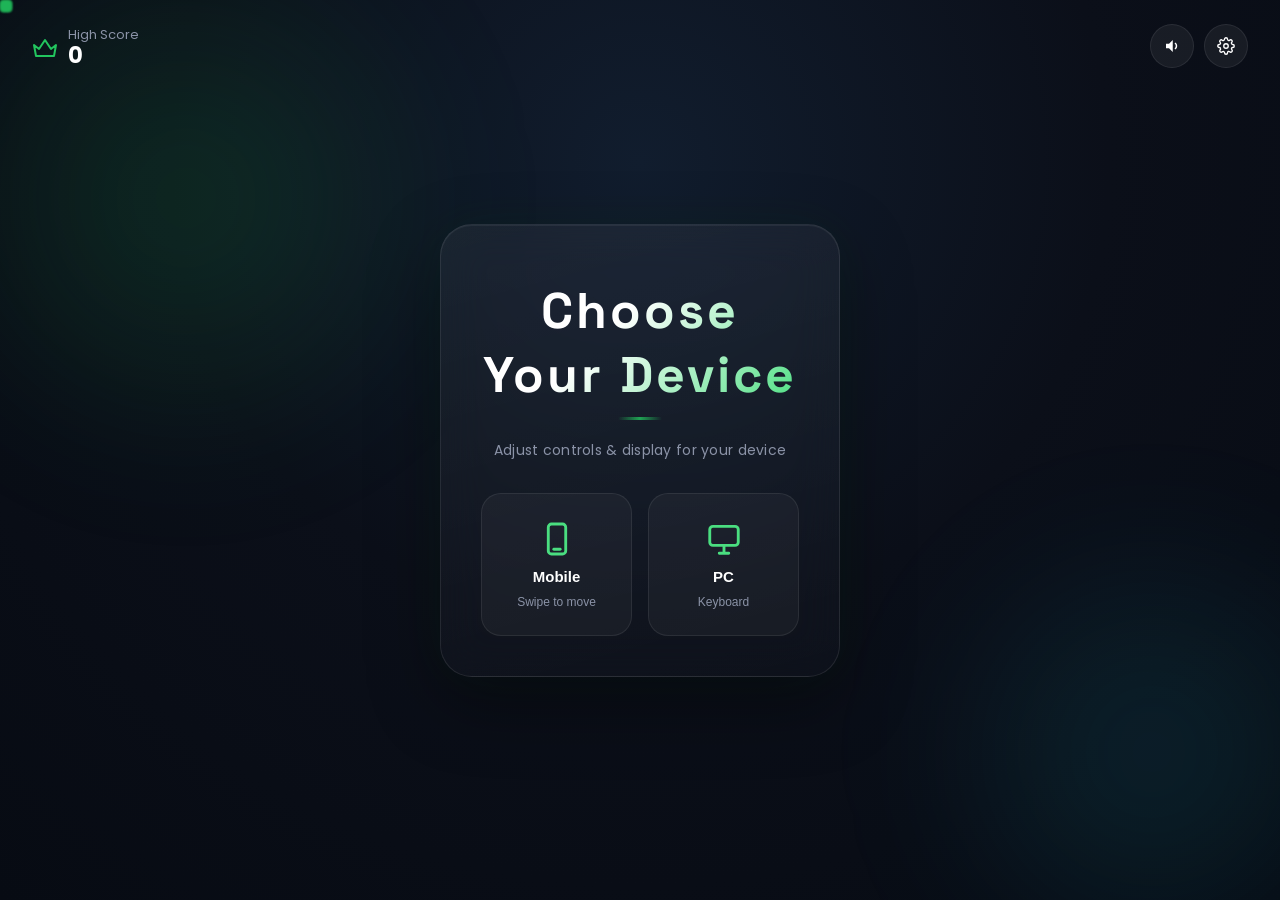
==== commit 2e6f487d: "Update index.html" ====
--- a/index.html
+++ b/index.html
@@ -1,842 +1,14 @@
 <!DOCTYPE html>
 <html lang="en">
 <head>
+  <link rel="icon" type="image/png" href="/favicon.png">
 <meta charset="UTF-8">
 <meta name="viewport" content="width=device-width, initial-scale=1, viewport-fit=cover">
 <title>Glow'Snake</title>
 <link rel="preconnect" href="https://fonts.googleapis.com">
 <link href="https://fonts.googleapis.com/css2?family=Poppins:wght@400;500;600;700;800&family=Space+Grotesk:wght@600;700&display=swap" rel="stylesheet">
-<style>
-  :root {
-    --bg: #0b0f19;
-    --panel: #121a2b;
-    --panel-border: rgba(255,255,255,0.08);
-    --muted: #8b93a7;
-    --green: #22c55e;
-    --green-light: #4ade80;
-    --green-glow: rgba(34, 197, 94, 0.55);
-    --cyan: #22d3ee;
-    --cyan-light: #67e8f9;
-    --danger: #ef4444;
-    --arena-border: rgba(34, 197, 94, 0.55);
-    --arena-glow: rgba(34, 197, 94, 0.14);
-  }
-  * { box-sizing: border-box; }
-  html, body {
-    margin: 0;
-    padding: 0;
-    height: 100%;
-  }
-  body {
-    background: radial-gradient(circle at 50% 18%, #111d2e 0%, var(--bg) 48%, #070b13 100%);
-    color: #fff;
-    font-family: 'Poppins', 'Segoe UI', system-ui, Arial, sans-serif;
-    min-height: 100vh;
-    position: relative;
-    overflow-x: hidden;
-  }
-
-  /* ===== Ambient background decoration ===== */
-  .auroraBlob {
-    position: fixed;
-    border-radius: 50%;
-    filter: blur(70px);
-    pointer-events: none;
-    z-index: 0;
-    opacity: 0.5;
-  }
-  #auroraGreen { top: -10%; left: -8%; width: 45vw; height: 45vw; background: radial-gradient(circle, rgba(34,197,94,0.35), transparent 70%); }
-  #auroraCyan { bottom: -12%; right: -10%; width: 40vw; height: 40vw; background: radial-gradient(circle, rgba(34,211,238,0.25), transparent 70%); }
-
-  .decorSquare {
-    position: absolute;
-    border-radius: 16px;
-    background: rgba(76, 175, 80, 0.06);
-    pointer-events: none;
-    z-index: 1;
-    filter: blur(3px);
-  }
-  .decorDot {
-    position: absolute;
-    width: 12px;
-    height: 12px;
-    border-radius: 4px;
-    background: var(--green);
-    opacity: 0.55;
-    pointer-events: none;
-    z-index: 1;
-    filter: blur(1px);
-  }
-  .floatParticle {
-    position: fixed;
-    bottom: -30px;
-    font-size: 16px;
-    opacity: 0;
-    animation: floatUp linear infinite;
-    pointer-events: none;
-    z-index: 2;
-    filter: drop-shadow(0 0 5px var(--green-glow));
-  }
-  @keyframes floatUp {
-    0% { transform: translateY(0) rotate(0deg); opacity: 0; }
-    10% { opacity: 0.7; }
-    90% { opacity: 0.4; }
-    100% { transform: translateY(-100vh) rotate(25deg); opacity: 0; }
-  }
-
-  /* ===== Corner panels (Score / High Score) ===== */
-  .cornerPanel {
-    position: fixed;
-    top: 28px;
-    left: 32px;
-    display: flex;
-    align-items: center;
-    gap: 10px;
-    z-index: 20;
-    animation: hudEnter 0.45s cubic-bezier(0.16, 1, 0.3, 1) both;
-  }
-  @keyframes hudEnter {
-    from { opacity: 0; transform: translateY(-10px); }
-    to { opacity: 1; transform: translateY(0); }
-  }
-  .cornerPanel .icon { color: var(--green); flex-shrink: 0; }
-  .cornerPanel .labelBlock { display: flex; flex-direction: column; line-height: 1.15; }
-  .cornerPanel .label { font-size: 13px; color: var(--muted); }
-  .cornerPanel .value { font-size: 22px; font-weight: 700; }
-  .cornerPanel .value.scorePop { animation: scorePop 0.35s ease; }
-  .cornerPanel .value.scoreDrop { animation: scoreDropAnim 0.35s ease; }
-  @keyframes scorePop {
-    0% { transform: scale(1); color: #fff; }
-    40% { transform: scale(1.5); color: #ffd54f; }
-    100% { transform: scale(1); color: #fff; }
-  }
-  @keyframes scoreDropAnim {
-    0% { transform: scale(1); color: #fff; }
-    40% { transform: scale(1.3); color: #ef4444; }
-    100% { transform: scale(1); color: #fff; }
-  }
-
-  #shieldBadge {
-    position: fixed;
-    top: 82px;
-    left: 32px;
-    z-index: 20;
-    display: flex;
-    align-items: center;
-    gap: 6px;
-    background: rgba(34, 211, 238, 0.15);
-    border: 1px solid rgba(34, 211, 238, 0.4);
-    color: var(--cyan-light);
-    font-size: 13px;
-    font-weight: 700;
-    padding: 6px 12px;
-    border-radius: 14px;
-    animation: shieldPulse 1s ease-in-out infinite;
-  }
-  @keyframes shieldPulse {
-    0%, 100% { box-shadow: 0 0 8px rgba(34,211,238,0.3); }
-    50% { box-shadow: 0 0 16px rgba(34,211,238,0.6); }
-  }
-
-  .iconButtonsTopRight {
-    position: fixed;
-    top: 24px;
-    right: 32px;
-    display: flex;
-    gap: 10px;
-    z-index: 20;
-  }
-  .iconBtn {
-    width: 44px;
-    height: 44px;
-    border-radius: 50%;
-    background: rgba(255,255,255,0.06);
-    border: 1px solid var(--panel-border);
-    display: flex;
-    align-items: center;
-    justify-content: center;
-    color: #fff;
-    cursor: pointer;
-    transition: background 0.2s ease, transform 0.2s ease, box-shadow 0.2s ease;
-  }
-  .iconBtn:hover { background: rgba(255,255,255,0.14); transform: translateY(-2px) scale(1.04); box-shadow: 0 8px 20px rgba(0,0,0,0.2); }
-  .iconBtn:active { transform: scale(0.94); }
-
-  .bestScorePanel {
-    display: flex;
-    flex-direction: column;
-    align-items: flex-start;
-    gap: 4px;
-    background: var(--panel);
-    border: 1px solid var(--panel-border);
-    border-radius: 16px;
-    padding: 16px 22px;
-    min-width: 150px;
-    animation: fadeSlideUp 0.4s ease;
-    position: absolute;
-    top: 50%;
-    left: calc(50% + 260px);
-    transform: translateY(-50%);
-  }
-  .bestScorePanel .label { display:flex; align-items:center; gap:8px; color: var(--muted); font-size: 13px; }
-  .bestScorePanel .value { font-size: 24px; font-weight: 700; margin-top: 4px; }
-
-  /* ===== Game stage layout ===== */
-  .stageRow {
-    height: 100vh;
-    position: relative;
-  }
-
-  #gameWrapper {
-    position: absolute;
-    top: 50%;
-    left: 50%;
-    transform: translate(-50%, -50%);
-    visibility: hidden;
-    z-index: 5;
-  }
-  @media (max-width: 760px) {
-    .bestScorePanel {
-      position: static;
-      transform: none;
-      margin: 16px auto 0;
-    }
-  }
-  #gameWrapper.startPop { animation: arenaStartPop 0.5s ease; }
-  @keyframes arenaStartPop {
-    0% { transform: translate(-50%, -50%) scale(0.85); opacity: 0.3; filter: brightness(1.8); }
-    60% { transform: translate(-50%, -50%) scale(1.03); opacity: 1; }
-    100% { transform: translate(-50%, -50%) scale(1); opacity: 1; filter: brightness(1); }
-  }
-  #arenaSweep {
-    position: absolute;
-    inset: 0;
-    border-radius: 16px;
-    overflow: hidden;
-    pointer-events: none;
-    z-index: 8;
-  }
-  #arenaSweep::after {
-    content: "";
-    position: absolute;
-    top: 0; left: -60%;
-    width: 40%; height: 100%;
-    background: linear-gradient(100deg, transparent, rgba(255,255,255,0.35), transparent);
-    transform: skewX(-20deg);
-  }
-  #arenaSweep.playSweep::after { animation: sweepMove 0.9s ease-out; }
-  @keyframes sweepMove {
-    from { left: -60%; }
-    to { left: 130%; }
-  }
-  #hazardFlash {
-    position: absolute;
-    inset: 0;
-    border-radius: 16px;
-    pointer-events: none;
-    z-index: 9;
-    background: rgba(239, 68, 68, 0);
-  }
-  #hazardFlash.flashActive { animation: hazardFlashAnim 0.4s ease; }
-  @keyframes hazardFlashAnim {
-    0% { background: rgba(239, 68, 68, 0.35); }
-    100% { background: rgba(239, 68, 68, 0); }
-  }
-  #gameWrapper.shake { animation: shakeArena 0.4s ease; }
-  #gameWrapper.gameOverExit { animation: arenaGameOverExit 0.42s cubic-bezier(0.16, 1, 0.3, 1) forwards; }
-  @keyframes arenaGameOverExit {
-    from { transform: translate(-50%, -50%) scale(1); opacity: 1; filter: blur(0); }
-    to { transform: translate(-50%, -50%) scale(0.94); opacity: 0; filter: blur(7px); }
-  }
-  @keyframes shakeArena {
-    0% { transform: translate(-50%, -50%); }
-    10% { transform: translate(calc(-50% - 6px), calc(-50% + 3px)); }
-    20% { transform: translate(calc(-50% + 5px), calc(-50% - 4px)); }
-    30% { transform: translate(calc(-50% - 4px), calc(-50% + 4px)); }
-    40% { transform: translate(calc(-50% + 6px), calc(-50% + 2px)); }
-    50% { transform: translate(calc(-50% - 5px), calc(-50% - 3px)); }
-    60% { transform: translate(calc(-50% + 4px), calc(-50% + 3px)); }
-    70% { transform: translate(calc(-50% - 3px), calc(-50% - 2px)); }
-    80% { transform: translate(calc(-50% + 2px), calc(-50% + 2px)); }
-    90% { transform: translate(calc(-50% - 1px), calc(-50% - 1px)); }
-    100% { transform: translate(-50%, -50%); }
-  }
-  canvas {
-    background: #0a0f1a;
-    border: 2px solid var(--arena-border);
-    border-radius: 16px;
-    box-shadow: 0 0 40px var(--arena-glow), inset 0 0 60px rgba(0,0,0,0.4);
-    display: block;
-    transition: border-color 0.4s ease, box-shadow 0.4s ease;
-  }
-  canvas.shielded {
-    border-color: rgba(34, 211, 238, 0.85) !important;
-    box-shadow: 0 0 50px rgba(34, 211, 238, 0.35), inset 0 0 60px rgba(0,0,0,0.4) !important;
-  }
-
-  /* ===== Control hints ===== */
-  #controlsHint {
-    position: fixed;
-    left: 32px;
-    bottom: 28px;
-    display: flex;
-    align-items: center;
-    gap: 14px;
-    background: var(--panel);
-    border: 1px solid var(--panel-border);
-    border-radius: 16px;
-    padding: 14px 18px;
-    z-index: 15;
-    animation: fadeSlideUp 0.4s ease 0.1s both;
-  }
-  .dpad {
-    display: grid;
-    grid-template-columns: repeat(3, 30px);
-    grid-template-rows: repeat(2, 30px);
-    gap: 4px;
-  }
-  .dpad .key {
-    width: 30px; height: 30px;
-    border-radius: 8px;
-    background: rgba(255,255,255,0.06);
-    border: 1px solid var(--panel-border);
-    display: flex; align-items: center; justify-content: center;
-    color: #cfd6e4;
-  }
-  .dpad .up { grid-column: 2; grid-row: 1; }
-  .dpad .left { grid-column: 1; grid-row: 2; }
-  .dpad .down { grid-column: 2; grid-row: 2; }
-  .dpad .right { grid-column: 3; grid-row: 2; }
-  #controlsHint .hintText { font-size: 13px; color: var(--muted); line-height: 1.4; }
-
-  /* ===== Full screen views ===== */
-  .fullScreenView {
-    position: fixed;
-    inset: 0;
-    display: flex;
-    flex-direction: column;
-    align-items: center;
-    justify-content: center;
-    text-align: center;
-    z-index: 30;
-    padding: 20px;
-    animation: viewFadeIn 0.25s ease-out;
-  }
-  #gameOverScreen.gameOverReveal { animation: gameOverReveal 0.5s cubic-bezier(0.16, 1, 0.3, 1) both; }
-  @keyframes gameOverReveal {
-    from { opacity: 0; transform: translateY(16px); }
-    to { opacity: 1; transform: translateY(0); }
-  }
-  @keyframes viewFadeIn {
-    from { opacity: 0; }
-    to { opacity: 1; }
-  }
-  .hidden { display: none !important; }
-
-  .logoWrap { margin-bottom: 6px; animation: logoIn 0.5s cubic-bezier(0.16, 1, 0.3, 1) 0.08s both, logoBob 2.6s ease-in-out 0.7s infinite; }
-  .logoWrap svg { filter: drop-shadow(0 0 18px var(--green-glow)); }
-  @keyframes logoIn {
-    from { opacity: 0; transform: scale(0.8) translateY(-12px); }
-    to { opacity: 1; transform: scale(1) translateY(0); }
-  }
-  @keyframes logoBob {
-    0%, 100% { transform: translateY(0) rotate(0deg); }
-    50% { transform: translateY(-6px) rotate(-2deg); }
-  }
-
-  .bigTitle {
-    font-family: 'Space Grotesk', 'Poppins', sans-serif;
-    font-size: 46px;
-    font-weight: 700;
-    letter-spacing: 0.06em;
-    margin: 4px 0 8px;
-    background: linear-gradient(135deg, #fff 40%, var(--green-light) 100%);
-    -webkit-background-clip: text;
-    background-clip: text;
-    -webkit-text-fill-color: transparent;
-    animation: fadeSlideUp 0.45s cubic-bezier(0.16, 1, 0.3, 1) 0.16s both;
-  }
-  .bigSubtitle {
-    color: var(--muted);
-    font-size: 14px;
-    letter-spacing: 0.02em;
-    margin-bottom: 32px;
-    animation: fadeSlideUp 0.45s cubic-bezier(0.16, 1, 0.3, 1) 0.24s both;
-  }
-  @keyframes fadeSlideUp {
-    from { opacity: 0; transform: translateY(14px); }
-    to { opacity: 1; transform: translateY(0); }
-  }
-  .bigSubtitle .dot { margin: 0 10px; opacity: 0.6; }
-
-  .menuButtons {
-    display: flex;
-    flex-direction: column;
-    gap: 14px;
-    width: 100%;
-    max-width: 360px;
-  }
-  .menuButtons .pillBtn {
-    animation: fadeSlideUp 0.4s cubic-bezier(0.16, 1, 0.3, 1) both;
-  }
-  .menuButtons .pillBtn:nth-child(1) { animation-delay: 0.3s; }
-  .menuButtons .pillBtn:nth-child(2) { animation-delay: 0.38s; }
-  .menuButtons .pillBtn:nth-child(3) { animation-delay: 0.46s; }
-
-  /* ===== Modern minimalist menu card ===== */
-  .menuCard {
-    position: relative;
-    z-index: 10;
-    background: linear-gradient(165deg, rgba(255,255,255,0.055), rgba(255,255,255,0.015));
-    border: 1px solid rgba(255,255,255,0.09);
-    border-radius: 32px;
-    padding: 44px 34px 34px;
-    backdrop-filter: blur(22px);
-    box-shadow: 0 25px 70px rgba(0,0,0,0.4), inset 0 1px 0 rgba(255,255,255,0.06), 0 0 50px rgba(34,197,94,0.06);
-    display: flex;
-    flex-direction: column;
-    align-items: center;
-    width: 100%;
-    max-width: 380px;
-    animation: cardPopSmooth 0.5s cubic-bezier(0.16, 1, 0.3, 1) both;
-  }
-  @keyframes cardPopSmooth {
-    from { opacity: 0; transform: scale(0.94); }
-    to { opacity: 1; transform: scale(1); }
-  }
-  .menuDivider {
-    width: 44px;
-    height: 3px;
-    border-radius: 2px;
-    background: linear-gradient(90deg, transparent, var(--green), transparent);
-    margin: 2px 0 20px;
-    opacity: 0.8;
-  }
-
-  .heroPlayBtn {
-    position: relative;
-    overflow: hidden;
-    width: 100%;
-    display: flex;
-    align-items: center;
-    justify-content: center;
-    gap: 10px;
-    padding: 18px 20px;
-    border-radius: 22px;
-    font-size: 17px;
-    font-weight: 700;
-    letter-spacing: 0.02em;
-    border: none;
-    cursor: pointer;
-    color: #06210f;
-    background: linear-gradient(135deg, var(--green-light), var(--green));
-    box-shadow: 0 12px 30px rgba(34, 197, 94, 0.4);
-    transition: transform 0.18s cubic-bezier(0.16, 1, 0.3, 1), box-shadow 0.2s ease;
-    animation: fadeSlideUp 0.4s cubic-bezier(0.16, 1, 0.3, 1) 0.3s both;
-  }
-  .heroPlayBtn:hover { transform: translateY(-2px); box-shadow: 0 16px 36px rgba(34, 197, 94, 0.55); }
-  .heroPlayBtn:active { transform: translateY(0) scale(0.98); }
-  .heroPlayBtn::after {
-    content: "";
-    position: absolute;
-    inset: 0 auto 0 -130%;
-    width: 60%;
-    background: linear-gradient(100deg, transparent, rgba(255,255,255,0.35), transparent);
-    transform: skewX(-20deg);
-    transition: left 0.55s ease;
-  }
-  .heroPlayBtn:hover::after { left: 170%; }
-  .heroPlayBtn .menuIcon { width: 22px; height: 22px; }
-
-  .menuList {
-    width: 100%;
-    display: flex;
-    flex-direction: column;
-    border-radius: 20px;
-    overflow: hidden;
-    background: rgba(255,255,255,0.03);
-    border: 1px solid var(--panel-border);
-    margin-top: 16px;
-    animation: fadeSlideUp 0.4s cubic-bezier(0.16, 1, 0.3, 1) 0.38s both;
-  }
-  .menuRow {
-    display: flex;
-    align-items: center;
-    gap: 14px;
-    padding: 16px 18px;
-    background: transparent;
-    border: none;
-    border-bottom: 1px solid rgba(255,255,255,0.06);
-    color: #fff;
-    font-family: inherit;
-    font-size: 15px;
-    font-weight: 500;
-    cursor: pointer;
-    width: 100%;
-    text-align: left;
-    transition: background 0.18s ease;
-  }
-  .menuRow:last-child { border-bottom: none; }
-  .menuRow:hover { background: rgba(255,255,255,0.06); }
-  .menuRow:active { background: rgba(255,255,255,0.1); }
-  .rowIcon {
-    width: 36px; height: 36px;
-    border-radius: 11px;
-    background: rgba(255,255,255,0.06);
-    display: flex; align-items: center; justify-content: center;
-    flex: 0 0 36px;
-    color: var(--green-light);
-  }
-  .rowIcon svg { width: 18px; height: 18px; }
-  .rowChevron { margin-left: auto; color: var(--muted); font-size: 18px; transition: transform 0.18s ease; }
-  .menuRow:hover .rowChevron { transform: translateX(3px); color: var(--green-light); }
-
-  .pillBtn {
-    position: relative;
-    overflow: hidden;
-    display: flex;
-    align-items: center;
-    justify-content: center;
-    gap: 10px;
-    width: 100%;
-    padding: 16px 20px;
-    border-radius: 30px;
-    font-size: 16px;
-    font-weight: 600;
-    cursor: pointer;
-    border: 1px solid var(--panel-border);
-    background: rgba(255,255,255,0.05);
-    color: #fff;
-    transition: transform 0.18s cubic-bezier(0.16, 1, 0.3, 1), background 0.2s ease, box-shadow 0.18s ease;
-  }
-  .pillBtn:hover { transform: translateY(-2px); background: rgba(255,255,255,0.09); }
-  .pillBtn::after {
-    content: "";
-    position: absolute;
-    inset: 0 auto 0 -130%;
-    width: 60%;
-    background: linear-gradient(100deg, transparent, rgba(255,255,255,0.2), transparent);
-    transform: skewX(-20deg);
-    transition: left 0.55s ease;
-  }
-  .pillBtn:hover::after { left: 170%; }
-  .pillBtn:active { transform: translateY(0) scale(0.98); }
-  .pillBtn.primary {
-    background: linear-gradient(135deg, var(--green-light), var(--green));
-    border: none;
-    color: #06210f;
-    box-shadow: 0 8px 24px rgba(34, 197, 94, 0.35);
-  }
-  .pillBtn.primary:hover { box-shadow: 0 10px 28px rgba(34, 197, 94, 0.5); }
-  .pillBtn.danger { background: rgba(239,68,68,0.12); border-color: rgba(239,68,68,0.35); color: #fca5a5; }
-  .menuIcon { width: 20px; height: 20px; flex: 0 0 20px; transition: transform 0.25s ease; }
-  .pillBtn:hover .menuIcon { transform: scale(1.12) rotate(-6deg); }
-  .menuIcon path, .menuIcon rect, .menuIcon circle { stroke: currentColor; }
-  body.menu-open .cornerPanel,
-  body.menu-open .iconButtonsTopRight { display: none; }
-
-  /* ===== In-arena overlays ===== */
-  .arenaOverlay {
-    position: absolute;
-    inset: 0;
-    display: flex;
-    align-items: center;
-    justify-content: center;
-    flex-direction: column;
-    background: rgba(5, 8, 15, 0.6);
-    border-radius: 16px;
-    z-index: 10;
-    pointer-events: none;
-  }
-  .arenaOverlay.interactive { pointer-events: auto; }
-  #countdownText {
-    font-size: 64px;
-    font-weight: 800;
-    color: var(--green-light);
-    text-shadow: 0 0 24px var(--green-glow);
-  }
-  .popAnim { animation: countPop 0.6s ease; }
-  @keyframes countPop {
-    0% { transform: scale(0.3); opacity: 0; }
-    40% { transform: scale(1.15); opacity: 1; }
-    70% { transform: scale(0.95); }
-    100% { transform: scale(1); opacity: 1; }
-  }
-
-  /* ===== Modals (settings & leaderboard) ===== */
-  .modalBackdrop {
-    position: fixed;
-    inset: 0;
-    background: rgba(4,6,12,0.74);
-    display: flex;
-    align-items: center;
-    justify-content: center;
-    z-index: 50;
-    backdrop-filter: blur(7px);
-    animation: backdropIn 0.28s ease-out both;
-  }
-  @keyframes backdropIn { from { opacity: 0; } to { opacity: 1; } }
-  .modalBackdrop.modalClosing { animation: backdropOut 0.24s ease-in both; }
-  .modalBackdrop.modalClosing .modalCard { animation: modalOut 0.24s cubic-bezier(0.4, 0, 1, 1) both; }
-  @keyframes backdropOut { from { opacity: 1; } to { opacity: 0; } }
-  @keyframes modalOut { from { opacity: 1; transform: translateY(0) scale(1); } to { opacity: 0; transform: translateY(10px) scale(0.96); } }
-  .modalCard {
-    background: rgba(18, 26, 43, 0.82);
-    border: 1px solid rgba(255,255,255,0.1);
-    border-radius: 24px;
-    padding: 30px 32px;
-    width: 90%;
-    max-width: 340px;
-    text-align: center;
-    box-shadow: 0 20px 55px rgba(0,0,0,0.3);
-    backdrop-filter: blur(18px);
-    animation: modalLift 0.32s cubic-bezier(0.16, 1, 0.3, 1);
-  }
-  @keyframes modalLift {
-    from { opacity: 0; transform: translateY(12px) scale(0.97); }
-    to { opacity: 1; transform: translateY(0) scale(1); }
-  }
-  .modalCard h3 { margin: 0 0 18px; font-size: 19px; letter-spacing: 0.06em; font-weight: 700; }
-  .diffRow { display: flex; gap: 8px; justify-content: center; margin-bottom: 22px; }
-  .diffBtn {
-    padding: 9px 18px;
-    border-radius: 16px;
-    font-size: 13px;
-    font-weight: 700;
-    border: 1px solid var(--panel-border);
-    background: rgba(255,255,255,0.05);
-    color: #ddd;
-    cursor: pointer;
-    transition: all 0.2s ease;
-  }
-  .diffBtn.active[data-diff="easy"] { background: var(--green); border-color: var(--green); color: #06210f; }
-  .diffBtn.active[data-diff="normal"] { background: #ffb300; border-color: #ffb300; color: #1e1e2f; }
-  .diffBtn.active[data-diff="hard"] { background: var(--danger); border-color: var(--danger); color: #fff; }
-  .featureIcon { width: 20px; height: 20px; flex: 0 0 20px; }
-  .featureIcon path, .featureIcon circle, .featureIcon rect { stroke: currentColor; }
-  .sectionLabel { display: flex; align-items: center; gap: 8px; color: var(--muted); font-size: 13px; text-align: left; margin: 0 0 8px; }
-  .sectionIcon { width: 18px; height: 18px; color: var(--green-light); }
-  .sectionIcon path, .sectionIcon circle, .sectionIcon rect { stroke: currentColor; }
-  .miniIcon { width: 16px; height: 16px; vertical-align: -3px; margin-right: 5px; }
-  .miniIcon path, .miniIcon rect { stroke: currentColor; }
-
-  .settingsRow {
-    display: flex;
-    align-items: center;
-    justify-content: space-between;
-    margin-bottom: 18px;
-    padding: 4px 2px;
-  }
-  .settingsRowLabel { font-size: 14px; color: #eee; text-align: left; }
-  .switchToggle {
-    position: relative;
-    width: 48px;
-    height: 26px;
-    border-radius: 14px;
-    background: rgba(255,255,255,0.15);
-    border: 1px solid var(--panel-border);
-    cursor: pointer;
-    transition: background 0.2s ease;
-    flex-shrink: 0;
-  }
-  .switchToggle.on { background: var(--green); border-color: var(--green); }
-  .switchToggle .knob {
-    position: absolute;
-    top: 2px; left: 2px;
-    width: 20px; height: 20px;
-    border-radius: 50%;
-    background: #fff;
-    transition: transform 0.2s ease;
-  }
-  .switchToggle.on .knob { transform: translateX(22px); }
-  .deviceSwitchRow { display: flex; gap: 8px; }
-  .deviceSwitchBtn {
-    flex: 1;
-    padding: 9px 10px;
-    border-radius: 14px;
-    font-size: 13px;
-    font-weight: 600;
-    border: 1px solid var(--panel-border);
-    background: rgba(255,255,255,0.05);
-    color: #ddd;
-    cursor: pointer;
-    transition: all 0.2s ease;
-    display: flex;
-    justify-content: center;
-    align-items: center;
-  }
-  .deviceSwitchBtn.active {
-    background: rgba(34,197,94,0.18);
-    border-color: var(--green);
-    color: var(--green-light);
-  }
-  .leaderboardValue {
-    font-size: 40px;
-    font-weight: 800;
-    color: #ffd54f;
-    margin: 10px 0 22px;
-  }
-
-  /* ===== Toast ===== */
-  #achievementToast {
-    position: fixed;
-    top: 90px;
-    left: 50%;
-    transform: translateX(-50%) translateY(-20px);
-    background: linear-gradient(135deg, #ffd54f, #ffb300);
-    color: #3a2a00;
-    font-weight: 700;
-    font-size: 14px;
-    padding: 12px 22px;
-    border-radius: 20px;
-    box-shadow: 0 8px 24px rgba(255, 179, 0, 0.4);
-    z-index: 60;
-    opacity: 0;
-    pointer-events: none;
-    transition: opacity 0.3s ease, transform 0.3s ease;
-  }
-  #achievementToast.show {
-    opacity: 1;
-    transform: translateX(-50%) translateY(0);
-  }
-
-  /* ===== Device select ===== */
-  .deviceChoiceRow {
-    display: flex;
-    gap: 16px;
-    width: 100%;
-    max-width: 380px;
-  }
-  .deviceBtn {
-    flex: 1;
-    display: flex;
-    flex-direction: column;
-    align-items: center;
-    gap: 10px;
-    padding: 26px 16px;
-    border-radius: 20px;
-    border: 1px solid var(--panel-border);
-    background: rgba(255,255,255,0.04);
-    color: #fff;
-    cursor: pointer;
-    transition: transform 0.15s ease, background 0.2s ease, border-color 0.2s ease;
-  }
-  .deviceBtn:hover {
-    transform: translateY(-3px);
-    background: rgba(34,197,94,0.1);
-    border-color: rgba(34,197,94,0.4);
-  }
-  .deviceBtn { animation: deviceRise 0.45s cubic-bezier(0.16, 1, 0.3, 1) both; }
-  .deviceBtn:nth-child(2) { animation-delay: 0.08s; }
-  .deviceBtn:hover .deviceIcon { transform: translateY(-3px) scale(1.08); }
-  .deviceIcon { transition: transform 0.25s ease; }
-  @keyframes deviceRise {
-    from { opacity: 0; transform: translateY(12px); }
-    to { opacity: 1; transform: translateY(0); }
-  }
-  #controlsHint, #swipeHint, .bestScorePanel {
-    background: rgba(18, 26, 43, 0.76);
-    backdrop-filter: blur(14px);
-  }
-  .deviceBtn .deviceIcon { width: 38px; height: 38px; color: var(--green-light); }
-  .deviceBtn .deviceIcon svg { width: 100%; height: 100%; }
-  .deviceBtn .deviceLabel { font-weight: 700; font-size: 15px; }
-  .deviceBtn .deviceDesc { font-size: 12px; color: var(--muted); }
-
-  /* ===== Swipe hint (mobile) ===== */
-  #swipeHint {
-    position: fixed;
-    left: 50%;
-    bottom: 30px;
-    transform: translateX(-50%);
-    z-index: 15;
-    display: flex;
-    align-items: center;
-    gap: 10px;
-    background: var(--panel);
-    border: 1px solid var(--panel-border);
-    border-radius: 16px;
-    padding: 12px 20px;
-    color: var(--muted);
-    font-size: 13px;
-  }
-  #swipeHint .swipeIcon { width: 24px; height: 24px; display: inline-flex; animation: swipeMove 1.6s ease-in-out infinite; }
-  #swipeHint .swipeIcon svg { width: 100%; height: 100%; stroke: var(--green-light); }
-  @keyframes swipeMove {
-    0%, 100% { transform: translateX(-6px); opacity: 0.6; }
-    50% { transform: translateX(6px); opacity: 1; }
-  }
-
-  /* ===== Mobile adjustments ===== */
-  body.mode-mobile canvas {
-    width: min(96vw, calc(100dvh - 210px), 520px) !important;
-    height: min(96vw, calc(100dvh - 210px), 520px) !important;
-  }
-  body.mode-mobile .bestScorePanel {
-    position: fixed !important;
-    top: max(82px, env(safe-area-inset-top)) !important;
-    bottom: auto;
-    left: 50% !important;
-    transform: translateX(-50%) !important;
-    min-width: 0;
-    padding: 10px 22px;
-    flex-direction: row;
-    align-items: center;
-    gap: 12px;
-    font-size: 15px;
-  }
-  body.mode-mobile .bestScorePanel .value { font-size: 20px; margin-top: 0; }
-  body.mode-mobile .bestScorePanel .label { font-size: 14px; }
-  body.mode-mobile .cornerPanel { top: 18px; left: 18px; gap: 8px; }
-  body.mode-mobile .cornerPanel .icon { width: 24px; height: 20px; }
-  body.mode-mobile .cornerPanel .label { font-size: 13px; }
-  body.mode-mobile .cornerPanel .value { font-size: 22px; }
-  body.mode-mobile #shieldBadge { top: 66px; left: 18px; }
-  body.mode-mobile .iconButtonsTopRight { top: 18px; right: 18px; gap: 12px; }
-  body.mode-mobile .iconBtn { width: 46px; height: 46px; }
-  body.mode-mobile .iconBtn svg { width: 20px; height: 20px; }
-  body.mode-mobile .logoWrap svg { width: 108px; height: 92px; }
-  body.mode-mobile .bigTitle { font-size: 36px; }
-  body.mode-mobile .bigSubtitle { font-size: 14px; margin-bottom: 26px; }
-  body.mode-mobile .menuCard {
-    padding: 34px 24px 28px;
-    width: 94vw;
-    max-width: 440px;
-    border-radius: 28px;
-  }
-  body.mode-mobile .menuButtons { max-width: 100%; gap: 16px; }
-  body.mode-mobile .heroPlayBtn { padding: 20px 22px; font-size: 18px; border-radius: 24px; }
-  body.mode-mobile .menuRow { padding: 18px 18px; font-size: 16px; }
-  body.mode-mobile .rowIcon { width: 40px; height: 40px; flex: 0 0 40px; }
-  body.mode-mobile .rowIcon svg { width: 20px; height: 20px; }
-  body.mode-mobile .pillBtn { padding: 19px 22px; font-size: 17px; border-radius: 26px; }
-  body.mode-mobile .modalCard { width: 92vw; padding: 32px 26px; border-radius: 26px; }
-  body.mode-mobile .modalCard h3 { font-size: 21px; }
-  body.mode-mobile .diffBtn { padding: 13px 20px; font-size: 15px; }
-  body.mode-mobile .deviceBtn { padding: 30px 18px; }
-  body.mode-mobile .deviceBtn .deviceIcon { width: 44px; height: 44px; }
-  body.mode-mobile .deviceBtn .deviceLabel { font-size: 17px; }
-  body.mode-mobile .deviceBtn .deviceDesc { font-size: 13px; }
-  body.mode-mobile #swipeHint { font-size: 14px; padding: 14px 22px; bottom: 26px; }
-  body.mode-mobile #controlsHint { display: none !important; }
-  body.mode-mobile #achievementToast { font-size: 15px; padding: 14px 26px; top: 110px; }
-  body.mode-mobile .menuDivider { width: 60px; height: 4px; }
-
-  @media (max-width: 760px) and (orientation: landscape) {
-    body.mode-mobile canvas {
-      width: min(58vw, calc(100dvh - 44px), 440px) !important;
-      height: min(58vw, calc(100dvh - 44px), 440px) !important;
-    }
-    body.mode-mobile .bestScorePanel { top: 18px !important; bottom: auto; }
-    body.mode-mobile #swipeHint { bottom: 14px; }
-  }
-
-  /* ===== Desktop polish ===== */
-  @media (min-width: 900px) {
-    .menuCard { max-width: 400px; padding: 50px 40px 40px; }
-    .bigTitle { font-size: 50px; }
-  }
-</style>
+
+  <link rel="stylesheet" href="style.css">
 </head>
 <body>
 
@@ -845,12 +17,12 @@
 <div class="auroraBlob" id="auroraCyan"></div>
 
 <!-- Decorative shapes -->
-<div class="decorSquare" style="top:19%; left:4%; width:70px; height:70px;"></div>
-<div class="decorSquare" style="top:25%; left:8%; width:90px; height:90px; background: rgba(76,175,80,0.09);"></div>
-<div class="decorDot" style="top:37%; left:6%;"></div>
-<div class="decorDot" style="top:83%; left:13%;"></div>
-<div class="decorSquare" style="top:58%; right:8%; width:70px; height:70px;"></div>
-<div class="decorDot" style="top:72%; right:11%;"></div>
+<div class="decorSquare decorSquare1"></div>
+<div class="decorSquare decorSquare2"></div>
+<div class="decorDot decorDot1"></div>
+<div class="decorDot decorDot2"></div>
+<div class="decorSquare decorSquare3"></div>
+<div class="decorDot decorDot3"></div>
 
 <!-- Achievement toast -->
 <div id="achievementToast"></div>
@@ -896,8 +68,8 @@
 
     <!-- Pause overlay -->
     <div id="pauseOverlay" class="arenaOverlay interactive hidden">
-      <h2 style="margin-bottom:20px; letter-spacing:0.15em;">PAUSED</h2>
-      <div class="menuButtons" style="max-width:220px;">
+      <h2 class="pauseTitle">PAUSED</h2>
+      <div class="menuButtons menuButtonsNarrow">
         <button class="pillBtn primary" onclick="resumeGame()">▶ Resume</button>
         <button class="pillBtn danger" onclick="showMainMenu()">Main Menu</button>
       </div>
@@ -933,9 +105,9 @@
 <!-- Device select -->
 <div id="deviceSelect" class="fullScreenView">
   <div class="menuCard">
-    <h1 class="bigTitle" style="font-size:32px;">Choose Your Device</h1>
+    <h1 class="bigTitle deviceSelectTitle">Choose Your Device</h1>
     <div class="menuDivider"></div>
-    <div class="bigSubtitle" style="margin-bottom:26px;">Adjust controls &amp; display for your device</div>
+    <div class="bigSubtitle deviceSelectSubtitle">Adjust controls &amp; display for your device</div>
     <div class="deviceChoiceRow">
       <button class="deviceBtn" onclick="selectDevice('mobile')">
         <span class="deviceIcon" aria-hidden="true"><svg viewBox="0 0 24 24" fill="none"><rect x="6.5" y="2.5" width="11" height="19" rx="2" stroke="currentColor" stroke-width="1.8"/><path d="M10 18.5h4" stroke="currentColor" stroke-width="1.8" stroke-linecap="round"/></svg></span>
@@ -978,18 +150,38 @@
     </button>
 
     <div class="menuList">
-      <button class="menuRow" onclick="openLeaderboard()">
-        <span class="rowIcon"><svg viewBox="0 0 24 24" fill="none" stroke-width="2" stroke-linecap="round"><path d="M5 19V10m7 9V5m7 14v-7M3 19h18"/></svg></span>
+      <button class="menuRow" onclick="openLeaderboard()" aria-label="Open Leaderboard">
+        <span class="rowIcon rowIconLeaderboard" aria-hidden="true">
+          <svg viewBox="0 0 24 24" fill="none">
+            <path d="M6 19V11" stroke="currentColor" stroke-width="1.8" stroke-linecap="round"/>
+            <path d="M12 19V5" stroke="currentColor" stroke-width="1.8" stroke-linecap="round"/>
+            <path d="M18 19V8" stroke="currentColor" stroke-width="1.8" stroke-linecap="round"/>
+            <path d="M4 19H20" stroke="currentColor" stroke-width="1.8" stroke-linecap="round"/>
+            <path d="M10 8L12 5L14 8" stroke="currentColor" stroke-width="1.5" stroke-linecap="round" stroke-linejoin="round"/>
+          </svg>
+        </span>
         <span>Leaderboard</span>
         <span class="rowChevron">›</span>
       </button>
-      <button class="menuRow" onclick="openSettings()">
-        <span class="rowIcon"><svg viewBox="0 0 24 24" fill="none" stroke-width="1.7" stroke-linejoin="round"><circle cx="12" cy="12" r="3" stroke-width="2"/><path d="M19 12a7 7 0 0 0-.1-1.2l2-1.5-2-3.4-2.3.9a7 7 0 0 0-2-1.2L14.3 3h-4.1l-.4 2.6a7 7 0 0 0-2 1.2l-2.3-.9-2 3.4 2 1.5A7 7 0 0 0 5 12c0 .4 0 .8.1 1.2l-2 1.5 2 3.4 2.3-.9a7 7 0 0 0 2 1.2l.4 2.6h4.1l.4-2.6a7 7 0 0 0 2-1.2l2.3.9 2-3.4-2-1.5c.1-.4.1-.8.1-1.2Z"/></svg></span>
+      <button class="menuRow" onclick="openSettings()" aria-label="Open Settings">
+        <span class="rowIcon rowIconSettings" aria-hidden="true">
+          <svg viewBox="0 0 24 24" fill="none">
+            <path d="M12 3.5V6M12 18V20.5M3.5 12H6M18 12H20.5M6 6L7.8 7.8M16.2 16.2L18 18M18 6L16.2 7.8M7.8 16.2L6 18" stroke="currentColor" stroke-width="1.7" stroke-linecap="round"/>
+            <circle cx="12" cy="12" r="4.1" stroke="currentColor" stroke-width="1.8"/>
+            <circle cx="12" cy="12" r="1.2" fill="currentColor"/>
+          </svg>
+        </span>
         <span>Settings</span>
         <span class="rowChevron">›</span>
       </button>
-      <button class="menuRow" onclick="openCredits()">
-        <span class="rowIcon"><svg viewBox="0 0 24 24" fill="none" stroke-width="2" stroke-linecap="round"><circle cx="12" cy="8" r="3.2"/><path d="M5.5 20c.7-3.5 3-5.3 6.5-5.3s5.8 1.8 6.5 5.3"/></svg></span>
+      <button class="menuRow" onclick="openCredits()" aria-label="Open Credits">
+        <span class="rowIcon rowIconCredits" aria-hidden="true">
+          <svg viewBox="0 0 24 24" fill="none">
+            <circle cx="12" cy="8" r="3.2" stroke="currentColor" stroke-width="1.8"/>
+            <path d="M5.2 19.8C5.9 16.3 8.2 14.5 12 14.5C15.8 14.5 18.1 16.3 18.8 19.8" stroke="currentColor" stroke-width="1.8" stroke-linecap="round"/>
+            <path d="M17.2 5.2L18.1 6.3L19.5 6.1L19.3 7.5L20.4 8.4L19.3 9.3" stroke="currentColor" stroke-width="1.25" stroke-linecap="round" stroke-linejoin="round" opacity="0.75"/>
+          </svg>
+        </span>
         <span>Credits</span>
         <span class="rowChevron">›</span>
       </button>
@@ -999,10 +191,10 @@
 
 <!-- Game Over screen -->
 <div id="gameOverScreen" class="fullScreenView hidden">
-  <h1 class="bigTitle" style="font-size:42px; -webkit-text-fill-color:#ff6b6b; background:none;">GAME OVER</h1>
-  <p style="color:var(--muted); margin-bottom:4px;">Score</p>
+  <h1 class="bigTitle gameOverTitle">GAME OVER</h1>
+  <p class="scoreLabel">Score</p>
   <div class="leaderboardValue" id="finalScore">0</div>
-  <p id="newRecordText" class="hidden" style="color:#ffd54f; font-weight:bold; margin-bottom:18px;">NEW RECORD!</p>
+  <p id="newRecordText" class="hidden newRecordLabel">NEW RECORD!</p>
   <div class="menuButtons">
     <button class="pillBtn primary" onclick="openPlayDifficulty()">Play Again</button>
     <button class="pillBtn" onclick="showMainMenu()">Main Menu</button>
@@ -1013,12 +205,12 @@
 <div id="playDifficultyModal" class="modalBackdrop hidden">
   <div class="modalCard">
     <h3>SELECT DIFFICULTY</h3>
-    <div class="menuButtons" style="max-width:100%;">
+    <div class="menuButtons menuButtonsFull">
       <button class="pillBtn primary" onclick="chooseDifficultyAndPlay('easy')"><svg class="featureIcon" viewBox="0 0 24 24" fill="none" aria-hidden="true"><circle cx="12" cy="12" r="4" stroke-width="2"/><path d="M12 2v3m0 14v3M2 12h3m14 0h3m-2.9-7.1-2.1 2.1M6 18l-2.1 2.1m0-15.2L6 6.9m12 12 2.1 2.1" stroke-width="2" stroke-linecap="round"/></svg>Easy</button>
-      <button class="pillBtn" style="background:linear-gradient(135deg,#ffd54f,#ffb300); border:none; color:#3a2a00;" onclick="chooseDifficultyAndPlay('normal')"><svg class="featureIcon" viewBox="0 0 24 24" fill="none" aria-hidden="true"><path d="M12 3v9l6 3" stroke-width="2.2" stroke-linecap="round" stroke-linejoin="round"/><circle cx="12" cy="12" r="8.5" stroke-width="2"/></svg>Normal</button>
-      <button class="pillBtn" style="background:rgba(239,68,68,0.15); border-color:rgba(239,68,68,0.4); color:#fca5a5;" onclick="chooseDifficultyAndPlay('hard')"><svg class="featureIcon" viewBox="0 0 24 24" fill="none" aria-hidden="true"><path d="M12 3 4 19h16L12 3Z" stroke-width="2" stroke-linejoin="round"/><path d="M12 9v4m0 3h.01" stroke-width="2" stroke-linecap="round"/></svg>Hard</button>
-    </div>
-    <button class="pillBtn" style="margin-top:10px; background:transparent; border-color:transparent; color:var(--muted);" onclick="closePlayDifficulty()">Cancel</button>
+      <button class="pillBtn difficultyBtnNormal" onclick="chooseDifficultyAndPlay('normal')"><svg class="featureIcon" viewBox="0 0 24 24" fill="none" aria-hidden="true"><path d="M12 3v9l6 3" stroke-width="2.2" stroke-linecap="round" stroke-linejoin="round"/><circle cx="12" cy="12" r="8.5" stroke-width="2"/></svg>Normal</button>
+      <button class="pillBtn difficultyBtnHard" onclick="chooseDifficultyAndPlay('hard')"><svg class="featureIcon" viewBox="0 0 24 24" fill="none" aria-hidden="true"><path d="M12 3 4 19h16L12 3Z" stroke-width="2" stroke-linejoin="round"/><path d="M12 9v4m0 3h.01" stroke-width="2" stroke-linecap="round"/></svg>Hard</button>
+    </div>
+    <button class="pillBtn difficultyBtnCancel" onclick="closePlayDifficulty()">Cancel</button>
   </div>
 </div>
 
@@ -1033,7 +225,7 @@
     </div>
 
     <p class="sectionLabel"><svg class="sectionIcon" viewBox="0 0 24 24" fill="none" aria-hidden="true"><rect x="4" y="5" width="16" height="11" rx="2" stroke-width="2"/><path d="M9 20h6m-3-4v4" stroke-width="2" stroke-linecap="round"/></svg>Device Type</p>
-    <div class="deviceSwitchRow" style="margin-bottom:22px;">
+    <div class="deviceSwitchRow">
       <button class="deviceSwitchBtn" id="deviceSwitchMobile" onclick="switchDeviceInline('mobile')"><svg class="miniIcon" viewBox="0 0 24 24" fill="none" aria-hidden="true"><rect x="6.5" y="2.5" width="11" height="19" rx="2" stroke-width="1.8"/><path d="M10 18.5h4" stroke-width="1.8" stroke-linecap="round"/></svg>Mobile</button>
       <button class="deviceSwitchBtn" id="deviceSwitchPc" onclick="switchDeviceInline('pc')"><svg class="miniIcon" viewBox="0 0 24 24" fill="none" aria-hidden="true"><rect x="3" y="4" width="18" height="12" rx="2" stroke-width="1.8"/><path d="M9 21h6m-3-5v5" stroke-width="1.8" stroke-linecap="round"/></svg>PC</button>
     </div>
@@ -1055,964 +247,18 @@
 <div id="creditsModal" class="modalBackdrop hidden">
   <div class="modalCard">
     <h3>CREDITS</h3>
-    <p style="color:#fff; font-weight:700; font-size:16px; margin:0 0 2px;">by Jeyro-Progs</p>
-    <p style="color:var(--green-light); font-size:13px; margin:0 0 14px;">AKA Jeykhan Ramadhan</p>
-    <p style="color:var(--muted); font-size:13px; line-height:1.6; margin:0 0 4px;">Student at SMPN 7 Tambun Selatan</p>
-    <p style="color:var(--muted); font-size:13px; line-height:1.6; margin:0 0 18px;">Semi-Professional Software Engineer</p>
-    <div class="menuDivider" style="margin:0 auto 16px;"></div>
-    <p style="color:var(--muted); font-size:12px; line-height:1.6; margin:0 0 20px;">Built with HTML, CSS &amp; JavaScript.<br>Thanks for playing!</p>
+    <p class="creditsName">by Jeyro-Progs</p>
+    <p class="creditsHandle">AKA Jeykhan Ramadhan</p>
+    <p class="creditsRole">Student at SMPN 7 Tambun Selatan</p>
+    <p class="creditsRoleLast">Semi-Professional Software Engineer</p>
+    <div class="menuDivider creditsDivider"></div>
+    <p class="creditsFooter">Built with HTML, CSS &amp; JavaScript.<br>Thanks for playing!</p>
     <button class="pillBtn" onclick="closeCredits()">Close</button>
   </div>
 </div>
 
-<script>
-const canvas = document.getElementById("gameCanvas");
-const ctx = canvas.getContext("2d");
-const box = 22;
-
-const deviceSelect = document.getElementById("deviceSelect");
-const swipeHint = document.getElementById("swipeHint");
-const mainMenu = document.getElementById("mainMenu");
-const gameOverScreen = document.getElementById("gameOverScreen");
-const countdownOverlay = document.getElementById("countdownOverlay");
-const countdownText = document.getElementById("countdownText");
-const pauseOverlay = document.getElementById("pauseOverlay");
-const bestScorePanel = document.getElementById("bestScorePanel");
-const bestScoreValue = document.getElementById("bestScoreValue");
-const controlsHint = document.getElementById("controlsHint");
-const cornerLabel = document.getElementById("cornerLabel");
-const cornerValue = document.getElementById("cornerValue");
-const finalScoreEl = document.getElementById("finalScore");
-const newRecordText = document.getElementById("newRecordText");
-const pauseBtn = document.getElementById("pauseBtn");
-const soundBtn = document.getElementById("soundBtn");
-const gearBtn = document.getElementById("gearBtn");
-const settingsModal = document.getElementById("settingsModal");
-const leaderboardModal = document.getElementById("leaderboardModal");
-const leaderboardValueEl = document.getElementById("leaderboardValue");
-const pauseIcon = document.getElementById("pauseIcon");
-const resumeIcon = document.getElementById("resumeIcon");
-const soundIconOn = document.getElementById("soundIconOn");
-const soundIconOff = document.getElementById("soundIconOff");
-const shieldBadge = document.getElementById("shieldBadge");
-const shieldTimeText = document.getElementById("shieldTimeText");
-const hazardFlash = document.getElementById("hazardFlash");
-
-let snake, prevSnake, direction, food, score;
-let particles = [];
-let popups = [];
-let foodType = "normal";
-let foodSpawnTime = 0;
-let foodLifespan = 5000;
-let comboCount = 0;
-let lastEatTime = 0;
-const COMBO_WINDOW = 2600;
-const achievedMilestones = new Set();
-const milestones = [10, 20, 35, 50, 75, 100];
-let lastFrameTime = performance.now();
-let moveTimer = null;
-let renderLoopId = null;
-let lastTickTime = 0;
-let isPlaying = false;
-let isPaused = false;
-let menuOpen = true;
-let countdownGen = 0;
-let countdownTimeoutId = null;
-let isCountdownActive = false;
-let swipeHintTimeoutId = null;
-let difficulty = "normal";
-let muted = false;
-let deviceMode = localStorage.getItem("jeysnakeDevice") || null;
-const speedMap = { easy: 220, normal: 160, hard: 100 };
-let currentSpeed = speedMap.normal;
-let highScore = Number(localStorage.getItem("snakeHighScore")) || 0;
-
-// ----- Unique mechanic: Shield power-up (temporary invincibility + wall wrap) -----
-let shieldActive = false;
-let shieldUntil = 0;
-
-// ----- Unique mechanic: Hazard / poison food (avoid it!) -----
-let hazard = null; // { x, y, spawnTime, expireTime }
-let nextHazardAt = 0;
-
-updateScoreDisplays();
-setDifficulty(difficulty);
-
-// ===== Device selection =====
-function applyDeviceMode(mode) {
-  deviceMode = mode;
-  document.body.classList.toggle("mode-mobile", mode === "mobile");
-  document.body.classList.toggle("mode-pc", mode === "pc");
-}
-
-function selectDevice(mode) {
-  localStorage.setItem("jeysnakeDevice", mode);
-  applyDeviceMode(mode);
-  deviceSelect.classList.add("hidden");
-  mainMenu.classList.remove("hidden");
-  document.body.classList.add("menu-open");
-}
-
-if (deviceMode) {
-  applyDeviceMode(deviceMode);
-  deviceSelect.classList.add("hidden");
-  mainMenu.classList.remove("hidden");
-  document.body.classList.add("menu-open");
-}
-
-// ===== Sound (WebAudio) =====
-let audioCtx = null;
-function beep(freq, duration, type = "sine") {
-  if (muted) return;
-  try {
-    audioCtx = audioCtx || new (window.AudioContext || window.webkitAudioContext)();
-    const osc = audioCtx.createOscillator();
-    const gain = audioCtx.createGain();
-    osc.type = type;
-    osc.frequency.value = freq;
-    gain.gain.setValueAtTime(0.08, audioCtx.currentTime);
-    gain.gain.exponentialRampToValueAtTime(0.001, audioCtx.currentTime + duration);
-    osc.connect(gain);
-    gain.connect(audioCtx.destination);
-    osc.start();
-    osc.stop(audioCtx.currentTime + duration);
-  } catch (e) {}
-}
-
-soundBtn.addEventListener("click", () => {
-  muted = !muted;
-  soundIconOn.classList.toggle("hidden", muted);
-  soundIconOff.classList.toggle("hidden", !muted);
-  syncSoundToggleUI();
-});
-
-function toggleSound() {
-  muted = !muted;
-  soundIconOn.classList.toggle("hidden", muted);
-  soundIconOff.classList.toggle("hidden", !muted);
-  syncSoundToggleUI();
-}
-
-function syncSoundToggleUI() {
-  document.getElementById("soundToggle").classList.toggle("on", !muted);
-}
-
-function switchDeviceInline(mode) {
-  localStorage.setItem("jeysnakeDevice", mode);
-  applyDeviceMode(mode);
-  syncDeviceSwitchUI();
-  if (isPlaying || isPaused) {
-    if (mode === "mobile") {
-      if (isPlaying) showSwipeHintTemporarily();
-      controlsHint.classList.add("hidden");
-    } else {
-      controlsHint.classList.remove("hidden");
-      swipeHint.classList.add("hidden");
-    }
-  }
-}
-
-function syncDeviceSwitchUI() {
-  document.getElementById("deviceSwitchMobile").classList.toggle("active", deviceMode === "mobile");
-  document.getElementById("deviceSwitchPc").classList.toggle("active", deviceMode === "pc");
-}
-
-function openModal(modal) {
-  modal.classList.remove("modalClosing");
-  modal.classList.remove("hidden");
-}
-
-function closeModal(modal, onClosed) {
-  modal.classList.add("modalClosing");
-  setTimeout(() => {
-    modal.classList.add("hidden");
-    modal.classList.remove("modalClosing");
-    if (onClosed) onClosed();
-  }, 240);
-}
-
-// ===== Difficulty picker (shown before every Play) =====
-function openPlayDifficulty() {
-  hideFullScreens();
-  openModal(document.getElementById("playDifficultyModal"));
-}
-function closePlayDifficulty() {
-  closeModal(document.getElementById("playDifficultyModal"), () => mainMenu.classList.remove("hidden"));
-}
-function chooseDifficultyAndPlay(level) {
-  setDifficulty(level);
-  closeModal(document.getElementById("playDifficultyModal"), startGame);
-}
-
-// ===== Settings & Leaderboard =====
-function openSettings() {
-  openModal(settingsModal);
-  syncSoundToggleUI();
-  syncDeviceSwitchUI();
-  if (isPlaying) pauseGame();
-}
-function closeSettings() { closeModal(settingsModal); }
-gearBtn.addEventListener("click", openSettings);
-
-function openLeaderboard() {
-  leaderboardValueEl.innerText = highScore;
-  openModal(leaderboardModal);
-}
-function closeLeaderboard() { closeModal(leaderboardModal); }
-
-function openCredits() { openModal(document.getElementById("creditsModal")); }
-function closeCredits() { closeModal(document.getElementById("creditsModal")); }
-
-// ===== Achievement toast =====
-let toastTimeoutId = null;
-function showToast(text) {
-  const toastEl = document.getElementById("achievementToast");
-  clearTimeout(toastTimeoutId);
-  toastEl.textContent = text;
-  toastEl.classList.add("show");
-  toastTimeoutId = setTimeout(() => toastEl.classList.remove("show"), 2200);
-}
-
-function checkMilestones() {
-  for (const m of milestones) {
-    if (score >= m && !achievedMilestones.has(m)) {
-      achievedMilestones.add(m);
-      showToast("🏅 Score " + m + " reached!");
-      break;
-    }
-  }
-}
-
-// ===== Floating popup text (combo/bonus/penalty) =====
-function spawnPopup(x, y, text, color) {
-  popups.push({ x, y, text, color, life: 1 });
-}
-
-function updateAndDrawPopups(dt) {
-  ctx.save();
-  ctx.font = "bold 13px Poppins, sans-serif";
-  ctx.textAlign = "center";
-  for (let i = popups.length - 1; i >= 0; i--) {
-    const p = popups[i];
-    p.y -= dt * 0.03;
-    p.life -= dt * 0.0016;
-    if (p.life <= 0) { popups.splice(i, 1); continue; }
-    ctx.globalAlpha = Math.max(p.life, 0);
-    ctx.fillStyle = p.color;
-    ctx.fillText(p.text, p.x, p.y);
-  }
-  ctx.restore();
-  ctx.globalAlpha = 1;
-}
-
-function setDifficulty(level) {
-  difficulty = level;
-  const arenaThemes = {
-    easy: { border: "rgba(34, 197, 94, 0.7)", glow: "rgba(34, 197, 94, 0.18)" },
-    normal: { border: "rgba(255, 179, 0, 0.72)", glow: "rgba(255, 179, 0, 0.18)" },
-    hard: { border: "rgba(239, 68, 68, 0.72)", glow: "rgba(239, 68, 68, 0.2)" }
-  };
-  const theme = arenaThemes[level];
-  document.documentElement.style.setProperty("--arena-border", theme.border);
-  document.documentElement.style.setProperty("--arena-glow", theme.glow);
-  document.querySelectorAll(".diffBtn").forEach(btn => {
-    btn.classList.toggle("active", btn.dataset.diff === level);
-  });
-}
-
-function updateScoreDisplays() {
-  if (menuOpen) {
-    cornerLabel.innerText = "High Score";
-    cornerValue.innerText = highScore;
-  } else {
-    cornerLabel.innerText = "Score";
-    cornerValue.innerText = score || 0;
-  }
-  bestScoreValue.innerText = highScore;
-}
-
-function hideFullScreens() {
-  mainMenu.classList.add("hidden");
-  gameOverScreen.classList.add("hidden");
-  countdownOverlay.style.display = "none";
-  pauseOverlay.classList.add("hidden");
-}
-
-function showMainMenu() {
-  isPlaying = false;
-  isPaused = false;
-  menuOpen = true;
-  document.body.classList.add("menu-open");
-  countdownGen++;
-  isCountdownActive = false;
-  clearTimeout(countdownTimeoutId);
-  clearTimeout(swipeHintTimeoutId);
-  clearInterval(moveTimer);
-  hideFullScreens();
-  settingsModal.classList.add("hidden");
-  leaderboardModal.classList.add("hidden");
-  mainMenu.classList.remove("hidden");
-  bestScorePanel.classList.add("hidden");
-  controlsHint.classList.add("hidden");
-  swipeHint.classList.add("hidden");
-  pauseBtn.classList.add("hidden");
-  soundBtn.classList.remove("hidden");
-  shieldBadge.classList.add("hidden");
-  document.getElementById("gameWrapper").style.visibility = "hidden";
-  updateScoreDisplays();
-}
-
-function startGame() {
-  settingsModal.classList.add("hidden");
-  hideFullScreens();
-  menuOpen = false;
-  document.body.classList.remove("menu-open");
-  bestScorePanel.classList.remove("hidden");
-  pauseBtn.classList.remove("hidden");
-  soundBtn.classList.add("hidden");
-  pauseIcon.classList.remove("hidden");
-  resumeIcon.classList.add("hidden");
-
-  if (deviceMode === "mobile") {
-    swipeHint.classList.add("hidden");
-    controlsHint.classList.add("hidden");
-  } else {
-    controlsHint.classList.remove("hidden");
-    swipeHint.classList.add("hidden");
-  }
-
-  const gameWrapperEl = document.getElementById("gameWrapper");
-  gameWrapperEl.style.visibility = "visible";
-  gameWrapperEl.classList.remove("gameOverExit");
-  gameWrapperEl.classList.remove("startPop");
-  void gameWrapperEl.offsetWidth;
-  gameWrapperEl.classList.add("startPop");
-
-  const sweepEl = document.getElementById("arenaSweep");
-  sweepEl.classList.remove("playSweep");
-  void sweepEl.offsetWidth;
-  sweepEl.classList.add("playSweep");
-
-  snake = [{ x: 9 * box, y: 9 * box }];
-  prevSnake = [{ x: 9 * box, y: 9 * box }];
-  direction = null;
-  score = 0;
-  particles = [];
-  popups = [];
-  comboCount = 0;
-  lastEatTime = 0;
-  achievedMilestones.clear();
-  shieldActive = false;
-  shieldUntil = 0;
-  shieldBadge.classList.add("hidden");
-  canvas.classList.remove("shielded");
-  hazard = null;
-  nextHazardAt = performance.now() + 5000 + Math.random() * 3000;
-  currentSpeed = speedMap[difficulty];
-  updateScoreDisplays();
-  spawnFood();
-
-  clearInterval(moveTimer);
-  isPlaying = false;
-  isPaused = false;
-
-  runCountdown(() => {
-    lastTickTime = performance.now();
-    moveTimer = setInterval(tick, currentSpeed);
-    isPlaying = true;
-    if (deviceMode === "mobile") showSwipeHintTemporarily();
-  });
-
-  if (!renderLoopId) renderLoopId = requestAnimationFrame(renderLoop);
-}
-
-function pauseGame() {
-  if (!isPlaying || isPaused) return;
-  isPaused = true;
-  clearInterval(moveTimer);
-  pauseOverlay.classList.remove("hidden");
-  pauseIcon.classList.add("hidden");
-  resumeIcon.classList.remove("hidden");
-  if (deviceMode === "mobile") swipeHint.classList.add("hidden");
-}
-
-function showSwipeHintTemporarily() {
-  clearTimeout(swipeHintTimeoutId);
-  swipeHint.classList.remove("hidden");
-  swipeHintTimeoutId = setTimeout(() => swipeHint.classList.add("hidden"), 5000);
-}
-
-function resumeGame() {
-  if (!isPaused) return;
-  isPaused = false;
-  pauseOverlay.classList.add("hidden");
-  lastTickTime = performance.now();
-  moveTimer = setInterval(tick, currentSpeed);
-  pauseIcon.classList.remove("hidden");
-  resumeIcon.classList.add("hidden");
-}
-
-pauseBtn.addEventListener("click", () => {
-  if (isPaused) resumeGame(); else pauseGame();
-});
-
-function runCountdown(callback) {
-  const steps = ["3", "2", "1", "GO!"];
-  clearTimeout(countdownTimeoutId);
-  isCountdownActive = true;
-  const gen = ++countdownGen;
-  let idx = 0;
-
-  countdownOverlay.style.display = "flex";
-
-  function showNext() {
-    if (gen !== countdownGen) return;
-    if (idx >= steps.length) {
-      countdownOverlay.style.display = "none";
-      isCountdownActive = false;
-      foodSpawnTime = performance.now() - 250;
-      callback();
-      return;
-    }
-    countdownText.textContent = steps[idx];
-    countdownText.classList.remove("popAnim");
-    void countdownText.offsetWidth;
-    countdownText.classList.add("popAnim");
-    idx++;
-    countdownTimeoutId = setTimeout(showNext, 600);
-  }
-  showNext();
-}
-
-function spawnFood() {
-  let newFood, isOnSnake, isOnHazard;
-  do {
-    newFood = {
-      x: Math.floor(Math.random() * (canvas.width / box)) * box,
-      y: Math.floor(Math.random() * (canvas.height / box)) * box
-    };
-    isOnSnake = snake.some(seg => seg.x === newFood.x && seg.y === newFood.y);
-    isOnHazard = hazard && hazard.x === newFood.x && hazard.y === newFood.y;
-  } while (isOnSnake || isOnHazard);
-  food = newFood;
-
-  // Rare special food: Golden Apple (bonus points, time-limited) or Shield (temporary invincibility)
-  const roll = Math.random();
-  if (roll < 0.16) foodType = "golden";
-  else if (roll < 0.24) foodType = "shield";
-  else foodType = "normal";
-
-  foodSpawnTime = performance.now();
-  foodLifespan = 5000;
-}
-
-function spawnHazard() {
-  let hx, hy, clash;
-  let tries = 0;
-  do {
-    hx = Math.floor(Math.random() * (canvas.width / box)) * box;
-    hy = Math.floor(Math.random() * (canvas.height / box)) * box;
-    clash = snake.some(seg => seg.x === hx && seg.y === hy) || (food && food.x === hx && food.y === hy);
-    tries++;
-  } while (clash && tries < 30);
-  const now = performance.now();
-  hazard = { x: hx, y: hy, spawnTime: now, expireTime: now + 4500 };
-}
-
-document.addEventListener("keydown", changeDirection);
-
-function trySetDirection(dir) {
-  if (isPaused) return;
-  if (dir === "LEFT" && direction !== "RIGHT") direction = "LEFT";
-  else if (dir === "UP" && direction !== "DOWN") direction = "UP";
-  else if (dir === "RIGHT" && direction !== "LEFT") direction = "RIGHT";
-  else if (dir === "DOWN" && direction !== "UP") direction = "DOWN";
-}
-
-function changeDirection(event) {
-  const key = event.key;
-  if (key === "Escape") {
-    if (!menuOpen) showMainMenu();
-    return;
-  }
-  if (key === " " && isPlaying) {
-    if (isPaused) resumeGame(); else pauseGame();
-    return;
-  }
-  if ((key === "ArrowLeft" || key === "a")) trySetDirection("LEFT");
-  else if ((key === "ArrowUp" || key === "w")) trySetDirection("UP");
-  else if ((key === "ArrowRight" || key === "d")) trySetDirection("RIGHT");
-  else if ((key === "ArrowDown" || key === "s")) trySetDirection("DOWN");
-}
-
-// ===== Swipe controls (mobile) — continuous detection for responsiveness =====
-let touchStartX = 0, touchStartY = 0;
-const SWIPE_THRESHOLD = 18;
-
-document.addEventListener("touchstart", (e) => {
-  if (deviceMode !== "mobile" || !isPlaying || isPaused) return;
-  const t = e.touches[0];
-  touchStartX = t.clientX;
-  touchStartY = t.clientY;
-}, { passive: true });
-
-document.addEventListener("touchmove", (e) => {
-  if (deviceMode !== "mobile" || !isPlaying || isPaused) return;
-  e.preventDefault();
-  const t = e.touches[0];
-  const dx = t.clientX - touchStartX;
-  const dy = t.clientY - touchStartY;
-
-  if (Math.max(Math.abs(dx), Math.abs(dy)) < SWIPE_THRESHOLD) return;
-
-  if (Math.abs(dx) > Math.abs(dy)) {
-    trySetDirection(dx > 0 ? "RIGHT" : "LEFT");
-  } else {
-    trySetDirection(dy > 0 ? "DOWN" : "UP");
-  }
-
-  touchStartX = t.clientX;
-  touchStartY = t.clientY;
-}, { passive: false });
-
-// ===== Unique mechanic: progressive speed ramp based on score =====
-function computeSpeedForScore() {
-  const base = speedMap[difficulty];
-  const reduction = Math.floor(score / 5) * 7;
-  return Math.max(base - reduction, Math.floor(base * 0.45));
-}
-
-function applySpeedIfChanged() {
-  const newSpeed = computeSpeedForScore();
-  if (newSpeed !== currentSpeed) {
-    const sped = newSpeed < currentSpeed;
-    currentSpeed = newSpeed;
-    if (isPlaying && !isPaused) {
-      clearInterval(moveTimer);
-      moveTimer = setInterval(tick, currentSpeed);
-    }
-    if (sped) showToast("🚀 Speed Up!");
-  }
-}
-
-function tick() {
-  const now = performance.now();
-
-  if (!direction) {
-    lastTickTime = now;
-    return;
-  }
-
-  // Golden/shield food expires if not eaten in time -> respawn
-  if ((foodType === "golden" || foodType === "shield") && now - foodSpawnTime > foodLifespan) {
-    spawnFood();
-  }
-
-  // Hazard lifecycle: spawn periodically, expire if not eaten
-  if (!hazard && now >= nextHazardAt) {
-    spawnHazard();
-  } else if (hazard && now > hazard.expireTime) {
-    hazard = null;
-    nextHazardAt = now + 5000 + Math.random() * 4000;
-  }
-
-  // Shield expiry
-  if (shieldActive && now > shieldUntil) {
-    shieldActive = false;
-    canvas.classList.remove("shielded");
-    shieldBadge.classList.add("hidden");
-  }
-
-  prevSnake = snake.map(seg => ({ x: seg.x, y: seg.y }));
-
-  let headX = snake[0].x;
-  let headY = snake[0].y;
-
-  if (direction === "LEFT") headX -= box;
-  if (direction === "UP") headY -= box;
-  if (direction === "RIGHT") headX += box;
-  if (direction === "DOWN") headY += box;
-
-  // Shield lets the snake wrap around the arena edges instead of dying
-  if (shieldActive) {
-    if (headX < 0) headX = canvas.width - box;
-    else if (headX >= canvas.width) headX = 0;
-    if (headY < 0) headY = canvas.height - box;
-    else if (headY >= canvas.height) headY = 0;
-  }
-
-  const ateFood = headX === food.x && headY === food.y;
-  const hitHazard = hazard && headX === hazard.x && headY === hazard.y;
-
-  if (ateFood) {
-    const isGolden = foodType === "golden";
-    const isShield = foodType === "shield";
-
-    if (now - lastEatTime < COMBO_WINDOW) comboCount++;
-    else comboCount = 1;
-    lastEatTime = now;
-
-    const basePoints = isGolden ? 3 : (isShield ? 2 : 1);
-    const comboBonus = comboCount >= 2 ? comboCount - 1 : 0;
-    score += basePoints + comboBonus;
-
-    updateScoreDisplays();
-    cornerValue.classList.remove("scorePop");
-    void cornerValue.offsetWidth;
-    cornerValue.classList.add("scorePop");
-
-    if (isShield) {
-      shieldActive = true;
-      shieldUntil = now + 4500;
-      canvas.classList.add("shielded");
-      shieldBadge.classList.remove("hidden");
-      spawnParticles(food.x + box / 2, food.y + box / 2, "shield");
-      spawnPopup(food.x + box / 2, food.y, "SHIELD!", "#67e8f9");
-      beep(520, 0.16, "triangle");
-    } else {
-      spawnParticles(food.x + box / 2, food.y + box / 2, isGolden ? "golden" : "normal");
-      beep(isGolden ? 880 : 660, isGolden ? 0.18 : 0.12, "square");
-      if (isGolden) spawnPopup(food.x + box / 2, food.y, "BONUS +" + basePoints, "#ffd54f");
-    }
-    if (comboBonus > 0) {
-      spawnPopup(food.x + box / 2, food.y - 14, "Combo x" + comboCount + "!", "#4ade80");
-    }
-
-    checkMilestones();
-    applySpeedIfChanged();
-    spawnFood();
-    prevSnake.push({ ...prevSnake[prevSnake.length - 1] });
-  }
-
-  const newHead = { x: headX, y: headY };
-  const hitWall = !shieldActive && (headX < 0 || headX >= canvas.width || headY < 0 || headY >= canvas.height);
-  const hitSelf = !shieldActive && snake.some(seg => seg.x === headX && seg.y === headY);
-
-  if (hitWall || hitSelf) {
-    endGame();
-    return;
-  }
-
-  snake.unshift(newHead);
-  if (!ateFood) snake.pop();
-
-  // Hazard penalty: score loss + shrink, avoid it!
-  if (hitHazard) {
-    score = Math.max(0, score - 2);
-    updateScoreDisplays();
-    cornerValue.classList.remove("scoreDrop");
-    void cornerValue.offsetWidth;
-    cornerValue.classList.add("scoreDrop");
-    if (snake.length > 3) snake.pop();
-    spawnParticles(hazard.x + box / 2, hazard.y + box / 2, "hazard");
-    spawnPopup(hazard.x + box / 2, hazard.y, "-2", "#ef4444");
-    beep(140, 0.22, "sawtooth");
-    hazardFlash.classList.remove("flashActive");
-    void hazardFlash.offsetWidth;
-    hazardFlash.classList.add("flashActive");
-    applySpeedIfChanged();
-    hazard = null;
-    nextHazardAt = now + 5000 + Math.random() * 4000;
-  }
-
-  lastTickTime = now;
-}
-
-function drawGrid() {
-  ctx.strokeStyle = "rgba(255, 255, 255, 0.05)";
-  ctx.lineWidth = 1;
-  for (let x = 0; x <= canvas.width; x += box) {
-    ctx.beginPath();
-    ctx.moveTo(x, 0);
-    ctx.lineTo(x, canvas.height);
-    ctx.stroke();
-  }
-  for (let y = 0; y <= canvas.height; y += box) {
-    ctx.beginPath();
-    ctx.moveTo(0, y);
-    ctx.lineTo(canvas.width, y);
-    ctx.stroke();
-  }
-}
-
-function roundedRect(x, y, w, h, r) {
-  ctx.beginPath();
-  ctx.moveTo(x + r, y);
-  ctx.arcTo(x + w, y, x + w, y + h, r);
-  ctx.arcTo(x + w, y + h, x, y + h, r);
-  ctx.arcTo(x, y + h, x, y, r);
-  ctx.arcTo(x, y, x + w, y, r);
-  ctx.closePath();
-}
-
-function drawFood(x, y, t) {
-  const spawnElapsed = t - foodSpawnTime;
-  const spawnGrow = Math.min(1, spawnElapsed / 200);
-  const spawnScale = spawnGrow < 1 ? (0.2 + 0.8 * (1 - Math.pow(1 - spawnGrow, 3))) : 1;
-
-  if (foodType === "golden" || foodType === "shield") {
-    const remaining = Math.max(0, 1 - (t - foodSpawnTime) / foodLifespan);
-    const pulse = 1 + Math.sin(t / 140) * 0.12;
-    const size = (box - 6) * pulse * (0.7 + remaining * 0.3) * spawnScale;
-    const offset = (box - size) / 2;
-    const cx = x + box / 2;
-    const cy = y + box / 2;
-    const color = foodType === "golden" ? "#ffd54f" : "#22d3ee";
-    const ringColor = foodType === "golden" ? "rgba(255, 213, 79, 0.55)" : "rgba(34, 211, 238, 0.6)";
-
-    ctx.save();
-    ctx.strokeStyle = ringColor;
-    ctx.lineWidth = 2.5;
-    ctx.beginPath();
-    ctx.arc(cx, cy, box / 2 + 2, -Math.PI / 2, -Math.PI / 2 + remaining * Math.PI * 2);
-    ctx.stroke();
-
-    ctx.shadowColor = color;
-    ctx.shadowBlur = 20;
-    ctx.fillStyle = color;
-    if (foodType === "shield") {
-      // diamond shape for shield power-up
-      ctx.beginPath();
-      ctx.moveTo(cx, cy - size / 2);
-      ctx.lineTo(cx + size / 2, cy);
-      ctx.lineTo(cx, cy + size / 2);
-      ctx.lineTo(cx - size / 2, cy);
-      ctx.closePath();
-      ctx.fill();
-    } else {
-      roundedRect(x + offset, y + offset, size, size, 6);
-      ctx.fill();
-    }
-    ctx.restore();
-    return;
-  }
-
-  const pulse = 1 + Math.sin(t / 260) * 0.08;
-  const size = (box - 6) * pulse * spawnScale;
-  const offset = (box - size) / 2;
-
-  ctx.save();
-  ctx.shadowColor = "#4ade80";
-  ctx.shadowBlur = 16;
-  ctx.fillStyle = "#4ade80";
-  roundedRect(x + offset, y + offset, size, size, 6);
-  ctx.fill();
-  ctx.restore();
-}
-
-function drawHazard(x, y, t) {
-  if (!hazard) return;
-  const spawnElapsed = t - hazard.spawnTime;
-  const spawnGrow = Math.min(1, spawnElapsed / 200);
-  const spawnScale = spawnGrow < 1 ? (0.2 + 0.8 * (1 - Math.pow(1 - spawnGrow, 3))) : 1;
-  const totalLife = hazard.expireTime - hazard.spawnTime;
-  const remaining = Math.max(0, 1 - (t - hazard.spawnTime) / totalLife);
-  const pulse = 1 + Math.sin(t / 130) * 0.1;
-  const size = (box - 6) * pulse * spawnScale;
-  const offset = (box - size) / 2;
-  const cx = x + box / 2;
-  const cy = y + box / 2;
-
-  ctx.save();
-  ctx.strokeStyle = "rgba(239, 68, 68, 0.55)";
-  ctx.lineWidth = 2.5;
-  ctx.beginPath();
-  ctx.arc(cx, cy, box / 2 + 2, -Math.PI / 2, -Math.PI / 2 + remaining * Math.PI * 2);
-  ctx.stroke();
-
-  ctx.shadowColor = "#ef4444";
-  ctx.shadowBlur = 18;
-  ctx.fillStyle = "#7f1d1d";
-  roundedRect(x + offset, y + offset, size, size, 6);
-  ctx.fill();
-  ctx.restore();
-
-  ctx.save();
-  ctx.font = Math.max(8, box * 0.55 * spawnScale) + "px sans-serif";
-  ctx.textAlign = "center";
-  ctx.textBaseline = "middle";
-  ctx.fillText("☠", cx, cy + 1);
-  ctx.restore();
-}
-
-function spawnParticles(x, y, kind) {
-  const palette = {
-    golden: ["#ffd54f", "#ffb300", "#ffffff", "#fff3c4"],
-    shield: ["#22d3ee", "#67e8f9", "#ffffff", "#a5f3fc"],
-    hazard: ["#ef4444", "#7f1d1d", "#ffffff", "#fca5a5"],
-    normal: ["#4ade80", "#22c55e", "#ffffff", "#a7f3d0"]
-  };
-  const colors = palette[kind] || palette.normal;
-  for (let i = 0; i < 12; i++) {
-    const angle = (Math.PI * 2 * i) / 12 + Math.random() * 0.4;
-    const speed = 1 + Math.random() * 2;
-    particles.push({
-      x, y,
-      vx: Math.cos(angle) * speed,
-      vy: Math.sin(angle) * speed,
-      life: 1,
-      color: colors[Math.floor(Math.random() * colors.length)],
-      size: 2 + Math.random() * 2
-    });
-  }
-}
-
-function updateAndDrawParticles(dt) {
-  for (let i = particles.length - 1; i >= 0; i--) {
-    const p = particles[i];
-    p.x += p.vx * dt * 0.06;
-    p.y += p.vy * dt * 0.06;
-    p.vy += 0.01 * dt * 0.06;
-    p.life -= dt * 0.0022;
-
-    if (p.life <= 0) { particles.splice(i, 1); continue; }
-
-    ctx.globalAlpha = Math.max(p.life, 0);
-    ctx.fillStyle = p.color;
-    ctx.beginPath();
-    ctx.arc(p.x, p.y, p.size * p.life, 0, Math.PI * 2);
-    ctx.fill();
-    ctx.globalAlpha = 1;
-  }
-}
-
-function drawSnake(t) {
-  const interp = [];
-  for (let i = 0; i < snake.length; i++) {
-    const cur = snake[i];
-    const prev = prevSnake[i] || cur;
-    interp.push({
-      x: prev.x + (cur.x - prev.x) * t,
-      y: prev.y + (cur.y - prev.y) * t
-    });
-  }
-
-  const now = performance.now();
-
-  ctx.save();
-  if (shieldActive) {
-    ctx.shadowColor = "#22d3ee";
-    ctx.shadowBlur = 18;
-  } else {
-    ctx.shadowColor = "#22c55e";
-    ctx.shadowBlur = 10;
-  }
-
-  for (let i = interp.length - 1; i >= 0; i--) {
-    const seg = interp[i];
-    const isHead = i === 0;
-    const pad = isHead ? 0 : 1;
-
-    const wave = Math.sin(now / 180 - i * 0.9) * (isHead ? 0 : 1.2);
-    const wx = seg.x + (direction === "UP" || direction === "DOWN" ? wave : 0);
-    const wy = seg.y + (direction === "LEFT" || direction === "RIGHT" ? wave : 0);
-
-    if (shieldActive) {
-      ctx.fillStyle = isHead ? "#a5f3fc" : "#22d3ee";
-    } else {
-      ctx.fillStyle = isHead ? "#4ade80" : "#22c55e";
-    }
-    roundedRect(wx + pad, wy + pad, box - pad * 2, box - pad * 2, isHead ? 7 : 6);
-    ctx.fill();
-  }
-  ctx.restore();
-
-  if (interp.length > 0) {
-    const head = interp[0];
-    const cx = head.x + box / 2;
-    const cy = head.y + box / 2;
-    let eyeOffset = { x: 5, y: -5 };
-    if (direction === "LEFT") eyeOffset = { x: -5, y: 0 };
-    else if (direction === "RIGHT") eyeOffset = { x: 5, y: 0 };
-    else if (direction === "UP") eyeOffset = { x: 0, y: -5 };
-    else if (direction === "DOWN") eyeOffset = { x: 0, y: 5 };
-
-    ctx.fillStyle = "#06210f";
-    ctx.beginPath();
-    ctx.arc(cx + eyeOffset.x * 0.6, cy + eyeOffset.y * 0.6, 2.2, 0, Math.PI * 2);
-    ctx.fill();
-  }
-}
-
-function renderLoop(now) {
-  if (menuOpen) {
-    ctx.clearRect(0, 0, canvas.width, canvas.height);
-    if (countdownOverlay.style.display !== "none") countdownOverlay.style.display = "none";
-    renderLoopId = requestAnimationFrame(renderLoop);
-    return;
-  }
-
-  ctx.fillStyle = "#0a0f1a";
-  ctx.fillRect(0, 0, canvas.width, canvas.height);
-  drawGrid();
-
-  if (hazard) drawHazard(hazard.x, hazard.y, now);
-  if (food) drawFood(food.x, food.y, isCountdownActive ? foodSpawnTime + 250 : now);
-  if (snake) {
-    const t = (isPlaying && !isPaused) ? Math.min(1, (now - lastTickTime) / currentSpeed) : 1;
-    drawSnake(t);
-  }
-
-  if (shieldActive) {
-    const remainingMs = Math.max(0, shieldUntil - now);
-    shieldTimeText.textContent = (remainingMs / 1000).toFixed(1) + "s";
-  }
-
-  const dt = now - lastFrameTime;
-  lastFrameTime = now;
-  if (particles.length) updateAndDrawParticles(dt);
-  if (popups.length) updateAndDrawPopups(dt);
-
-  renderLoopId = requestAnimationFrame(renderLoop);
-}
-renderLoopId = requestAnimationFrame(renderLoop);
-
-function endGame() {
-  isPlaying = false;
-  isPaused = false;
-  clearInterval(moveTimer);
-  beep(160, 0.35, "sawtooth");
-
-  const gameWrapperEl = document.getElementById("gameWrapper");
-  gameWrapperEl.classList.remove("shake");
-  void gameWrapperEl.offsetWidth;
-  gameWrapperEl.classList.add("shake");
-
-  let isNewRecord = false;
-  if (score > highScore) {
-    highScore = score;
-    localStorage.setItem("snakeHighScore", highScore);
-    isNewRecord = true;
-  }
-
-  finalScoreEl.innerText = score;
-  newRecordText.classList.toggle("hidden", !isNewRecord);
-
-  hideFullScreens();
-  bestScorePanel.classList.add("hidden");
-  controlsHint.classList.add("hidden");
-  swipeHint.classList.add("hidden");
-  pauseBtn.classList.add("hidden");
-  soundBtn.classList.remove("hidden");
-  shieldBadge.classList.add("hidden");
-  canvas.classList.remove("shielded");
-  menuOpen = true;
-  updateScoreDisplays();
-
-  setTimeout(() => {
-    gameWrapperEl.classList.remove("shake");
-    gameWrapperEl.classList.add("gameOverExit");
-    gameOverScreen.classList.remove("hidden");
-    gameOverScreen.classList.remove("gameOverReveal");
-    void gameOverScreen.offsetWidth;
-    gameOverScreen.classList.add("gameOverReveal");
-  }, 220);
-
-  setTimeout(() => {
-    gameWrapperEl.style.visibility = "hidden";
-  }, 660);
-}
-</script>
-
+
+
+  <script src="script.js"></script>
 </body>
 </html>
--- a/style.css
+++ b/style.css
@@ -0,0 +1,841 @@
+:root {
+    --bg: #0b0f19;
+    --panel: #121a2b;
+    --panel-border: rgba(255,255,255,0.08);
+    --muted: #8b93a7;
+    --green: #22c55e;
+    --green-light: #4ade80;
+    --green-glow: rgba(34, 197, 94, 0.55);
+    --cyan: #22d3ee;
+    --cyan-light: #67e8f9;
+    --danger: #ef4444;
+    --arena-border: rgba(34, 197, 94, 0.55);
+    --arena-glow: rgba(34, 197, 94, 0.14);
+  }
+  * { box-sizing: border-box; }
+  html, body {
+    margin: 0;
+    padding: 0;
+    height: 100%;
+  }
+  body {
+    background: radial-gradient(circle at 50% 18%, #111d2e 0%, var(--bg) 48%, #070b13 100%);
+    color: #fff;
+    font-family: 'Poppins', 'Segoe UI', system-ui, Arial, sans-serif;
+    min-height: 100vh;
+    position: relative;
+    overflow-x: hidden;
+  }
+
+  /* ===== Ambient background decoration ===== */
+  .auroraBlob {
+    position: fixed;
+    border-radius: 50%;
+    filter: blur(70px);
+    pointer-events: none;
+    z-index: 0;
+    opacity: 0.5;
+  }
+  #auroraGreen { top: -10%; left: -8%; width: 45vw; height: 45vw; background: radial-gradient(circle, rgba(34,197,94,0.35), transparent 70%); }
+  #auroraCyan { bottom: -12%; right: -10%; width: 40vw; height: 40vw; background: radial-gradient(circle, rgba(34,211,238,0.25), transparent 70%); }
+
+  .decorSquare {
+    position: absolute;
+    border-radius: 16px;
+    background: rgba(76, 175, 80, 0.06);
+    pointer-events: none;
+    z-index: 1;
+    filter: blur(3px);
+  }
+  .decorDot {
+    position: absolute;
+    width: 12px;
+    height: 12px;
+    border-radius: 4px;
+    background: var(--green);
+    opacity: 0.55;
+    pointer-events: none;
+    z-index: 1;
+    filter: blur(1px);
+  }
+  .floatParticle {
+    position: fixed;
+    bottom: -30px;
+    font-size: 16px;
+    opacity: 0;
+    animation: floatUp linear infinite;
+    pointer-events: none;
+    z-index: 2;
+    filter: drop-shadow(0 0 5px var(--green-glow));
+  }
+  @keyframes floatUp {
+    0% { transform: translateY(0) rotate(0deg); opacity: 0; }
+    10% { opacity: 0.7; }
+    90% { opacity: 0.4; }
+    100% { transform: translateY(-100vh) rotate(25deg); opacity: 0; }
+  }
+
+  /* ===== Corner panels (Score / High Score) ===== */
+  .cornerPanel {
+    position: fixed;
+    top: 28px;
+    left: 32px;
+    display: flex;
+    align-items: center;
+    gap: 10px;
+    z-index: 20;
+    animation: hudEnter 0.45s cubic-bezier(0.16, 1, 0.3, 1) both;
+  }
+  @keyframes hudEnter {
+    from { opacity: 0; transform: translateY(-10px); }
+    to { opacity: 1; transform: translateY(0); }
+  }
+  .cornerPanel .icon { color: var(--green); flex-shrink: 0; }
+  .cornerPanel .labelBlock { display: flex; flex-direction: column; line-height: 1.15; }
+  .cornerPanel .label { font-size: 13px; color: var(--muted); }
+  .cornerPanel .value { font-size: 22px; font-weight: 700; }
+  .cornerPanel .value.scorePop { animation: scorePop 0.35s ease; }
+  .cornerPanel .value.scoreDrop { animation: scoreDropAnim 0.35s ease; }
+  @keyframes scorePop {
+    0% { transform: scale(1); color: #fff; }
+    40% { transform: scale(1.5); color: #ffd54f; }
+    100% { transform: scale(1); color: #fff; }
+  }
+  @keyframes scoreDropAnim {
+    0% { transform: scale(1); color: #fff; }
+    40% { transform: scale(1.3); color: #ef4444; }
+    100% { transform: scale(1); color: #fff; }
+  }
+
+  #shieldBadge {
+    position: fixed;
+    top: 82px;
+    left: 32px;
+    z-index: 20;
+    display: flex;
+    align-items: center;
+    gap: 6px;
+    background: rgba(34, 211, 238, 0.15);
+    border: 1px solid rgba(34, 211, 238, 0.4);
+    color: var(--cyan-light);
+    font-size: 13px;
+    font-weight: 700;
+    padding: 6px 12px;
+    border-radius: 14px;
+    animation: shieldPulse 1s ease-in-out infinite;
+  }
+  @keyframes shieldPulse {
+    0%, 100% { box-shadow: 0 0 8px rgba(34,211,238,0.3); }
+    50% { box-shadow: 0 0 16px rgba(34,211,238,0.6); }
+  }
+
+  .iconButtonsTopRight {
+    position: fixed;
+    top: 24px;
+    right: 32px;
+    display: flex;
+    gap: 10px;
+    z-index: 20;
+  }
+  .iconBtn {
+    width: 44px;
+    height: 44px;
+    border-radius: 50%;
+    background: rgba(255,255,255,0.06);
+    border: 1px solid var(--panel-border);
+    display: flex;
+    align-items: center;
+    justify-content: center;
+    color: #fff;
+    cursor: pointer;
+    transition: background 0.2s ease, transform 0.2s ease, box-shadow 0.2s ease;
+  }
+  .iconBtn:hover { background: rgba(255,255,255,0.14); transform: translateY(-2px) scale(1.04); box-shadow: 0 8px 20px rgba(0,0,0,0.2); }
+  .iconBtn:active { transform: scale(0.94); }
+
+  .bestScorePanel {
+    display: flex;
+    flex-direction: column;
+    align-items: flex-start;
+    gap: 4px;
+    background: var(--panel);
+    border: 1px solid var(--panel-border);
+    border-radius: 16px;
+    padding: 16px 22px;
+    min-width: 150px;
+    animation: fadeSlideUp 0.4s ease;
+    position: absolute;
+    top: 50%;
+    left: calc(50% + 260px);
+    transform: translateY(-50%);
+  }
+  .bestScorePanel .label { display:flex; align-items:center; gap:8px; color: var(--muted); font-size: 13px; }
+  .bestScorePanel .value { font-size: 24px; font-weight: 700; margin-top: 4px; }
+
+  /* ===== Game stage layout ===== */
+  .stageRow {
+    height: 100vh;
+    position: relative;
+  }
+
+  #gameWrapper {
+    position: absolute;
+    top: 50%;
+    left: 50%;
+    transform: translate(-50%, -50%);
+    visibility: hidden;
+    z-index: 5;
+  }
+  @media (max-width: 760px) {
+    .bestScorePanel {
+      position: static;
+      transform: none;
+      margin: 16px auto 0;
+    }
+  }
+  #gameWrapper.startPop { animation: arenaStartPop 0.5s ease; }
+  @keyframes arenaStartPop {
+    0% { transform: translate(-50%, -50%) scale(0.85); opacity: 0.3; filter: brightness(1.8); }
+    60% { transform: translate(-50%, -50%) scale(1.03); opacity: 1; }
+    100% { transform: translate(-50%, -50%) scale(1); opacity: 1; filter: brightness(1); }
+  }
+  #arenaSweep {
+    position: absolute;
+    inset: 0;
+    border-radius: 16px;
+    overflow: hidden;
+    pointer-events: none;
+    z-index: 8;
+  }
+  #arenaSweep::after {
+    content: "";
+    position: absolute;
+    top: 0; left: -60%;
+    width: 40%; height: 100%;
+    background: linear-gradient(100deg, transparent, rgba(255,255,255,0.35), transparent);
+    transform: skewX(-20deg);
+  }
+  #arenaSweep.playSweep::after { animation: sweepMove 0.9s ease-out; }
+  @keyframes sweepMove {
+    from { left: -60%; }
+    to { left: 130%; }
+  }
+  #hazardFlash {
+    position: absolute;
+    inset: 0;
+    border-radius: 16px;
+    pointer-events: none;
+    z-index: 9;
+    background: rgba(239, 68, 68, 0);
+  }
+  #hazardFlash.flashActive { animation: hazardFlashAnim 0.4s ease; }
+  @keyframes hazardFlashAnim {
+    0% { background: rgba(239, 68, 68, 0.35); }
+    100% { background: rgba(239, 68, 68, 0); }
+  }
+  #gameWrapper.shake { animation: shakeArena 0.4s ease; }
+  #gameWrapper.gameOverExit { animation: arenaGameOverExit 0.42s cubic-bezier(0.16, 1, 0.3, 1) forwards; }
+  @keyframes arenaGameOverExit {
+    from { transform: translate(-50%, -50%) scale(1); opacity: 1; filter: blur(0); }
+    to { transform: translate(-50%, -50%) scale(0.94); opacity: 0; filter: blur(7px); }
+  }
+  @keyframes shakeArena {
+    0% { transform: translate(-50%, -50%); }
+    10% { transform: translate(calc(-50% - 6px), calc(-50% + 3px)); }
+    20% { transform: translate(calc(-50% + 5px), calc(-50% - 4px)); }
+    30% { transform: translate(calc(-50% - 4px), calc(-50% + 4px)); }
+    40% { transform: translate(calc(-50% + 6px), calc(-50% + 2px)); }
+    50% { transform: translate(calc(-50% - 5px), calc(-50% - 3px)); }
+    60% { transform: translate(calc(-50% + 4px), calc(-50% + 3px)); }
+    70% { transform: translate(calc(-50% - 3px), calc(-50% - 2px)); }
+    80% { transform: translate(calc(-50% + 2px), calc(-50% + 2px)); }
+    90% { transform: translate(calc(-50% - 1px), calc(-50% - 1px)); }
+    100% { transform: translate(-50%, -50%); }
+  }
+  canvas {
+    background: #0a0f1a;
+    border: 2px solid var(--arena-border);
+    border-radius: 16px;
+    box-shadow: 0 0 40px var(--arena-glow), inset 0 0 60px rgba(0,0,0,0.4);
+    display: block;
+    transition: border-color 0.4s ease, box-shadow 0.4s ease;
+  }
+  canvas.shielded {
+    border-color: rgba(34, 211, 238, 0.85) !important;
+    box-shadow: 0 0 50px rgba(34, 211, 238, 0.35), inset 0 0 60px rgba(0,0,0,0.4) !important;
+  }
+
+  /* ===== Control hints ===== */
+  #controlsHint {
+    position: fixed;
+    left: 32px;
+    bottom: 28px;
+    display: flex;
+    align-items: center;
+    gap: 14px;
+    background: var(--panel);
+    border: 1px solid var(--panel-border);
+    border-radius: 16px;
+    padding: 14px 18px;
+    z-index: 15;
+    animation: fadeSlideUp 0.4s ease 0.1s both;
+  }
+  .dpad {
+    display: grid;
+    grid-template-columns: repeat(3, 30px);
+    grid-template-rows: repeat(2, 30px);
+    gap: 4px;
+  }
+  .dpad .key {
+    width: 30px; height: 30px;
+    border-radius: 8px;
+    background: rgba(255,255,255,0.06);
+    border: 1px solid var(--panel-border);
+    display: flex; align-items: center; justify-content: center;
+    color: #cfd6e4;
+  }
+  .dpad .up { grid-column: 2; grid-row: 1; }
+  .dpad .left { grid-column: 1; grid-row: 2; }
+  .dpad .down { grid-column: 2; grid-row: 2; }
+  .dpad .right { grid-column: 3; grid-row: 2; }
+  #controlsHint .hintText { font-size: 13px; color: var(--muted); line-height: 1.4; }
+
+  /* ===== Full screen views ===== */
+  .fullScreenView {
+    position: fixed;
+    inset: 0;
+    display: flex;
+    flex-direction: column;
+    align-items: center;
+    justify-content: center;
+    text-align: center;
+    z-index: 30;
+    padding: 20px;
+    animation: viewFadeIn 0.25s ease-out;
+  }
+  #gameOverScreen.gameOverReveal { animation: gameOverReveal 0.5s cubic-bezier(0.16, 1, 0.3, 1) both; }
+  @keyframes gameOverReveal {
+    from { opacity: 0; transform: translateY(16px); }
+    to { opacity: 1; transform: translateY(0); }
+  }
+  @keyframes viewFadeIn {
+    from { opacity: 0; }
+    to { opacity: 1; }
+  }
+  .hidden { display: none !important; }
+
+  .logoWrap { margin-bottom: 6px; animation: logoIn 0.5s cubic-bezier(0.16, 1, 0.3, 1) 0.08s both, logoBob 2.6s ease-in-out 0.7s infinite; }
+  .logoWrap svg { filter: drop-shadow(0 0 18px var(--green-glow)); }
+  @keyframes logoIn {
+    from { opacity: 0; transform: scale(0.8) translateY(-12px); }
+    to { opacity: 1; transform: scale(1) translateY(0); }
+  }
+  @keyframes logoBob {
+    0%, 100% { transform: translateY(0) rotate(0deg); }
+    50% { transform: translateY(-6px) rotate(-2deg); }
+  }
+
+  .bigTitle {
+    font-family: 'Space Grotesk', 'Poppins', sans-serif;
+    font-size: 46px;
+    font-weight: 700;
+    letter-spacing: 0.06em;
+    margin: 4px 0 8px;
+    background: linear-gradient(135deg, #fff 40%, var(--green-light) 100%);
+    -webkit-background-clip: text;
+    background-clip: text;
+    -webkit-text-fill-color: transparent;
+    animation: fadeSlideUp 0.45s cubic-bezier(0.16, 1, 0.3, 1) 0.16s both;
+  }
+  .bigSubtitle {
+    color: var(--muted);
+    font-size: 14px;
+    letter-spacing: 0.02em;
+    margin-bottom: 32px;
+    animation: fadeSlideUp 0.45s cubic-bezier(0.16, 1, 0.3, 1) 0.24s both;
+  }
+  @keyframes fadeSlideUp {
+    from { opacity: 0; transform: translateY(14px); }
+    to { opacity: 1; transform: translateY(0); }
+  }
+  .bigSubtitle .dot { margin: 0 10px; opacity: 0.6; }
+
+  .menuButtons {
+    display: flex;
+    flex-direction: column;
+    gap: 14px;
+    width: 100%;
+    max-width: 360px;
+  }
+  .menuButtons .pillBtn {
+    animation: fadeSlideUp 0.4s cubic-bezier(0.16, 1, 0.3, 1) both;
+  }
+  .menuButtons .pillBtn:nth-child(1) { animation-delay: 0.3s; }
+  .menuButtons .pillBtn:nth-child(2) { animation-delay: 0.38s; }
+  .menuButtons .pillBtn:nth-child(3) { animation-delay: 0.46s; }
+
+  /* ===== Modern minimalist menu card ===== */
+  .menuCard {
+    position: relative;
+    z-index: 10;
+    background: linear-gradient(165deg, rgba(255,255,255,0.055), rgba(255,255,255,0.015));
+    border: 1px solid rgba(255,255,255,0.09);
+    border-radius: 32px;
+    padding: 44px 34px 34px;
+    backdrop-filter: blur(22px);
+    box-shadow: 0 25px 70px rgba(0,0,0,0.4), inset 0 1px 0 rgba(255,255,255,0.06), 0 0 50px rgba(34,197,94,0.06);
+    display: flex;
+    flex-direction: column;
+    align-items: center;
+    width: 100%;
+    max-width: 380px;
+    animation: cardPopSmooth 0.5s cubic-bezier(0.16, 1, 0.3, 1) both;
+  }
+  @keyframes cardPopSmooth {
+    from { opacity: 0; transform: scale(0.94); }
+    to { opacity: 1; transform: scale(1); }
+  }
+  .menuDivider {
+    width: 44px;
+    height: 3px;
+    border-radius: 2px;
+    background: linear-gradient(90deg, transparent, var(--green), transparent);
+    margin: 2px 0 20px;
+    opacity: 0.8;
+  }
+
+  .heroPlayBtn {
+    position: relative;
+    overflow: hidden;
+    width: 100%;
+    display: flex;
+    align-items: center;
+    justify-content: center;
+    gap: 10px;
+    padding: 18px 20px;
+    border-radius: 22px;
+    font-size: 17px;
+    font-weight: 700;
+    letter-spacing: 0.02em;
+    border: none;
+    cursor: pointer;
+    color: #06210f;
+    background: linear-gradient(135deg, var(--green-light), var(--green));
+    box-shadow: 0 12px 30px rgba(34, 197, 94, 0.4);
+    transition: transform 0.18s cubic-bezier(0.16, 1, 0.3, 1), box-shadow 0.2s ease;
+    animation: fadeSlideUp 0.4s cubic-bezier(0.16, 1, 0.3, 1) 0.3s both;
+  }
+  .heroPlayBtn:hover { transform: translateY(-2px); box-shadow: 0 16px 36px rgba(34, 197, 94, 0.55); }
+  .heroPlayBtn:active { transform: translateY(0) scale(0.98); }
+  .heroPlayBtn::after {
+    content: "";
+    position: absolute;
+    inset: 0 auto 0 -130%;
+    width: 60%;
+    background: linear-gradient(100deg, transparent, rgba(255,255,255,0.35), transparent);
+    transform: skewX(-20deg);
+    transition: left 0.55s ease;
+  }
+  .heroPlayBtn:hover::after { left: 170%; }
+  .heroPlayBtn .menuIcon { width: 22px; height: 22px; }
+
+  .menuList {
+    width: 100%;
+    display: flex;
+    flex-direction: column;
+    border-radius: 20px;
+    overflow: hidden;
+    background: rgba(255,255,255,0.03);
+    border: 1px solid var(--panel-border);
+    margin-top: 16px;
+    animation: fadeSlideUp 0.4s cubic-bezier(0.16, 1, 0.3, 1) 0.38s both;
+  }
+  .menuRow {
+    display: flex;
+    align-items: center;
+    gap: 14px;
+    padding: 16px 18px;
+    background: transparent;
+    border: none;
+    border-bottom: 1px solid rgba(255,255,255,0.06);
+    color: #fff;
+    font-family: inherit;
+    font-size: 15px;
+    font-weight: 500;
+    cursor: pointer;
+    width: 100%;
+    text-align: left;
+    transition: background 0.18s ease;
+  }
+  .menuRow:last-child { border-bottom: none; }
+  .menuRow:hover { background: rgba(255,255,255,0.06); }
+  .menuRow:active { background: rgba(255,255,255,0.1); }
+  .rowIcon {
+    width: 36px; height: 36px;
+    border-radius: 11px;
+    background: rgba(255,255,255,0.06);
+    display: flex; align-items: center; justify-content: center;
+    flex: 0 0 36px;
+    color: var(--green-light);
+  }
+  .rowIcon svg { width: 19px; height: 19px; display: block; }
+  .rowIconLeaderboard svg, .rowIconSettings svg, .rowIconCredits svg {
+    filter: drop-shadow(0 0 5px rgba(74, 222, 128, 0.18));
+  }
+  .rowIconLeaderboard, .rowIconSettings, .rowIconCredits {
+    transition: background 0.2s ease, color 0.2s ease, transform 0.2s ease;
+  }
+  .menuRow:hover .rowIconLeaderboard,
+  .menuRow:hover .rowIconSettings,
+  .menuRow:hover .rowIconCredits {
+    background: rgba(74, 222, 128, 0.12);
+    transform: translateY(-1px);
+  }
+  .rowChevron { margin-left: auto; color: var(--muted); font-size: 18px; transition: transform 0.18s ease; }
+  .menuRow:hover .rowChevron { transform: translateX(3px); color: var(--green-light); }
+
+  .pillBtn {
+    position: relative;
+    overflow: hidden;
+    display: flex;
+    align-items: center;
+    justify-content: center;
+    gap: 10px;
+    width: 100%;
+    padding: 16px 20px;
+    border-radius: 30px;
+    font-size: 16px;
+    font-weight: 600;
+    cursor: pointer;
+    border: 1px solid var(--panel-border);
+    background: rgba(255,255,255,0.05);
+    color: #fff;
+    transition: transform 0.18s cubic-bezier(0.16, 1, 0.3, 1), background 0.2s ease, box-shadow 0.18s ease;
+  }
+  .pillBtn:hover { transform: translateY(-2px); background: rgba(255,255,255,0.09); }
+  .pillBtn::after {
+    content: "";
+    position: absolute;
+    inset: 0 auto 0 -130%;
+    width: 60%;
+    background: linear-gradient(100deg, transparent, rgba(255,255,255,0.2), transparent);
+    transform: skewX(-20deg);
+    transition: left 0.55s ease;
+  }
+  .pillBtn:hover::after { left: 170%; }
+  .pillBtn:active { transform: translateY(0) scale(0.98); }
+  .pillBtn.primary {
+    background: linear-gradient(135deg, var(--green-light), var(--green));
+    border: none;
+    color: #06210f;
+    box-shadow: 0 8px 24px rgba(34, 197, 94, 0.35);
+  }
+  .pillBtn.primary:hover { box-shadow: 0 10px 28px rgba(34, 197, 94, 0.5); }
+  .pillBtn.danger { background: rgba(239,68,68,0.12); border-color: rgba(239,68,68,0.35); color: #fca5a5; }
+  .menuIcon { width: 20px; height: 20px; flex: 0 0 20px; transition: transform 0.25s ease; }
+  .pillBtn:hover .menuIcon { transform: scale(1.12) rotate(-6deg); }
+  .menuIcon path, .menuIcon rect, .menuIcon circle { stroke: currentColor; }
+  body.menu-open .cornerPanel,
+  body.menu-open .iconButtonsTopRight { display: none; }
+
+  /* ===== In-arena overlays ===== */
+  .arenaOverlay {
+    position: absolute;
+    inset: 0;
+    display: flex;
+    align-items: center;
+    justify-content: center;
+    flex-direction: column;
+    background: rgba(5, 8, 15, 0.6);
+    border-radius: 16px;
+    z-index: 10;
+    pointer-events: none;
+  }
+  .arenaOverlay.interactive { pointer-events: auto; }
+  #countdownText {
+    font-size: 64px;
+    font-weight: 800;
+    color: var(--green-light);
+    text-shadow: 0 0 24px var(--green-glow);
+  }
+  .popAnim { animation: countPop 0.6s ease; }
+  @keyframes countPop {
+    0% { transform: scale(0.3); opacity: 0; }
+    40% { transform: scale(1.15); opacity: 1; }
+    70% { transform: scale(0.95); }
+    100% { transform: scale(1); opacity: 1; }
+  }
+
+  /* ===== Modals (settings & leaderboard) ===== */
+  .modalBackdrop {
+    position: fixed;
+    inset: 0;
+    background: rgba(4,6,12,0.74);
+    display: flex;
+    align-items: center;
+    justify-content: center;
+    z-index: 50;
+    backdrop-filter: blur(7px);
+    animation: backdropIn 0.28s ease-out both;
+  }
+  @keyframes backdropIn { from { opacity: 0; } to { opacity: 1; } }
+  .modalBackdrop.modalClosing { animation: backdropOut 0.24s ease-in both; }
+  .modalBackdrop.modalClosing .modalCard { animation: modalOut 0.24s cubic-bezier(0.4, 0, 1, 1) both; }
+  @keyframes backdropOut { from { opacity: 1; } to { opacity: 0; } }
+  @keyframes modalOut { from { opacity: 1; transform: translateY(0) scale(1); } to { opacity: 0; transform: translateY(10px) scale(0.96); } }
+  .modalCard {
+    background: rgba(18, 26, 43, 0.82);
+    border: 1px solid rgba(255,255,255,0.1);
+    border-radius: 24px;
+    padding: 30px 32px;
+    width: 90%;
+    max-width: 340px;
+    text-align: center;
+    box-shadow: 0 20px 55px rgba(0,0,0,0.3);
+    backdrop-filter: blur(18px);
+    animation: modalLift 0.32s cubic-bezier(0.16, 1, 0.3, 1);
+  }
+  @keyframes modalLift {
+    from { opacity: 0; transform: translateY(12px) scale(0.97); }
+    to { opacity: 1; transform: translateY(0) scale(1); }
+  }
+  .modalCard h3 { margin: 0 0 18px; font-size: 19px; letter-spacing: 0.06em; font-weight: 700; }
+  .diffRow { display: flex; gap: 8px; justify-content: center; margin-bottom: 22px; }
+  .diffBtn {
+    padding: 9px 18px;
+    border-radius: 16px;
+    font-size: 13px;
+    font-weight: 700;
+    border: 1px solid var(--panel-border);
+    background: rgba(255,255,255,0.05);
+    color: #ddd;
+    cursor: pointer;
+    transition: all 0.2s ease;
+  }
+  .diffBtn.active[data-diff="easy"] { background: var(--green); border-color: var(--green); color: #06210f; }
+  .diffBtn.active[data-diff="normal"] { background: #ffb300; border-color: #ffb300; color: #1e1e2f; }
+  .diffBtn.active[data-diff="hard"] { background: var(--danger); border-color: var(--danger); color: #fff; }
+  .featureIcon { width: 20px; height: 20px; flex: 0 0 20px; }
+  .featureIcon path, .featureIcon circle, .featureIcon rect { stroke: currentColor; }
+  .sectionLabel { display: flex; align-items: center; gap: 8px; color: var(--muted); font-size: 13px; text-align: left; margin: 0 0 8px; }
+  .sectionIcon { width: 18px; height: 18px; color: var(--green-light); }
+  .sectionIcon path, .sectionIcon circle, .sectionIcon rect { stroke: currentColor; }
+  .miniIcon { width: 16px; height: 16px; vertical-align: -3px; margin-right: 5px; }
+  .miniIcon path, .miniIcon rect { stroke: currentColor; }
+
+  .settingsRow {
+    display: flex;
+    align-items: center;
+    justify-content: space-between;
+    margin-bottom: 18px;
+    padding: 4px 2px;
+  }
+  .settingsRowLabel { font-size: 14px; color: #eee; text-align: left; }
+  .switchToggle {
+    position: relative;
+    width: 48px;
+    height: 26px;
+    border-radius: 14px;
+    background: rgba(255,255,255,0.15);
+    border: 1px solid var(--panel-border);
+    cursor: pointer;
+    transition: background 0.2s ease;
+    flex-shrink: 0;
+  }
+  .switchToggle.on { background: var(--green); border-color: var(--green); }
+  .switchToggle .knob {
+    position: absolute;
+    top: 2px; left: 2px;
+    width: 20px; height: 20px;
+    border-radius: 50%;
+    background: #fff;
+    transition: transform 0.2s ease;
+  }
+  .switchToggle.on .knob { transform: translateX(22px); }
+  .deviceSwitchRow { display: flex; gap: 8px; }
+  .deviceSwitchBtn {
+    flex: 1;
+    padding: 9px 10px;
+    border-radius: 14px;
+    font-size: 13px;
+    font-weight: 600;
+    border: 1px solid var(--panel-border);
+    background: rgba(255,255,255,0.05);
+    color: #ddd;
+    cursor: pointer;
+    transition: all 0.2s ease;
+    display: flex;
+    justify-content: center;
+    align-items: center;
+  }
+  .deviceSwitchBtn.active {
+    background: rgba(34,197,94,0.18);
+    border-color: var(--green);
+    color: var(--green-light);
+  }
+  .leaderboardValue {
+    font-size: 40px;
+    font-weight: 800;
+    color: #ffd54f;
+    margin: 10px 0 22px;
+  }
+
+  /* ===== Toast ===== */
+  #achievementToast {
+    position: fixed;
+    top: 90px;
+    left: 50%;
+    transform: translateX(-50%) translateY(-20px);
+    background: linear-gradient(135deg, #ffd54f, #ffb300);
+    color: #3a2a00;
+    font-weight: 700;
+    font-size: 14px;
+    padding: 12px 22px;
+    border-radius: 20px;
+    box-shadow: 0 8px 24px rgba(255, 179, 0, 0.4);
+    z-index: 60;
+    opacity: 0;
+    pointer-events: none;
+    transition: opacity 0.3s ease, transform 0.3s ease;
+  }
+  #achievementToast.show {
+    opacity: 1;
+    transform: translateX(-50%) translateY(0);
+  }
+
+  /* ===== Device select ===== */
+  .deviceChoiceRow {
+    display: flex;
+    gap: 16px;
+    width: 100%;
+    max-width: 380px;
+  }
+  .deviceBtn {
+    flex: 1;
+    display: flex;
+    flex-direction: column;
+    align-items: center;
+    gap: 10px;
+    padding: 26px 16px;
+    border-radius: 20px;
+    border: 1px solid var(--panel-border);
+    background: rgba(255,255,255,0.04);
+    color: #fff;
+    cursor: pointer;
+    transition: transform 0.15s ease, background 0.2s ease, border-color 0.2s ease;
+  }
+  .deviceBtn:hover {
+    transform: translateY(-3px);
+    background: rgba(34,197,94,0.1);
+    border-color: rgba(34,197,94,0.4);
+  }
+  .deviceBtn { animation: deviceRise 0.45s cubic-bezier(0.16, 1, 0.3, 1) both; }
+  .deviceBtn:nth-child(2) { animation-delay: 0.08s; }
+  .deviceBtn:hover .deviceIcon { transform: translateY(-3px) scale(1.08); }
+  .deviceIcon { transition: transform 0.25s ease; }
+  @keyframes deviceRise {
+    from { opacity: 0; transform: translateY(12px); }
+    to { opacity: 1; transform: translateY(0); }
+  }
+  #controlsHint, #swipeHint, .bestScorePanel {
+    background: rgba(18, 26, 43, 0.76);
+    backdrop-filter: blur(14px);
+  }
+  .deviceBtn .deviceIcon { width: 38px; height: 38px; color: var(--green-light); }
+  .deviceBtn .deviceIcon svg { width: 100%; height: 100%; }
+  .deviceBtn .deviceLabel { font-weight: 700; font-size: 15px; }
+  .deviceBtn .deviceDesc { font-size: 12px; color: var(--muted); }
+
+  /* ===== Swipe hint (mobile) ===== */
+  #swipeHint {
+    position: fixed;
+    left: 50%;
+    bottom: 30px;
+    transform: translateX(-50%);
+    z-index: 15;
+    display: flex;
+    align-items: center;
+    gap: 10px;
+    background: var(--panel);
+    border: 1px solid var(--panel-border);
+    border-radius: 16px;
+    padding: 12px 20px;
+    color: var(--muted);
+    font-size: 13px;
+  }
+  #swipeHint .swipeIcon { width: 24px; height: 24px; display: inline-flex; animation: swipeMove 1.6s ease-in-out infinite; }
+  #swipeHint .swipeIcon svg { width: 100%; height: 100%; stroke: var(--green-light); }
+  @keyframes swipeMove {
+    0%, 100% { transform: translateX(-6px); opacity: 0.6; }
+    50% { transform: translateX(6px); opacity: 1; }
+  }
+
+  /* ===== Mobile adjustments ===== */
+  body.mode-mobile canvas {
+    width: min(96vw, calc(100dvh - 210px), 520px) !important;
+    height: min(96vw, calc(100dvh - 210px), 520px) !important;
+  }
+  body.mode-mobile .bestScorePanel {
+    position: fixed !important;
+    top: max(82px, env(safe-area-inset-top)) !important;
+    bottom: auto;
+    left: 50% !important;
+    transform: translateX(-50%) !important;
+    min-width: 0;
+    padding: 10px 22px;
+    flex-direction: row;
+    align-items: center;
+    gap: 12px;
+    font-size: 15px;
+  }
+  body.mode-mobile .bestScorePanel .value { font-size: 20px; margin-top: 0; }
+  body.mode-mobile .bestScorePanel .label { font-size: 14px; }
+  body.mode-mobile .cornerPanel { top: 18px; left: 18px; gap: 8px; }
+  body.mode-mobile .cornerPanel .icon { width: 24px; height: 20px; }
+  body.mode-mobile .cornerPanel .label { font-size: 13px; }
+  body.mode-mobile .cornerPanel .value { font-size: 22px; }
+  body.mode-mobile #shieldBadge { top: 66px; left: 18px; }
+  body.mode-mobile .iconButtonsTopRight { top: 18px; right: 18px; gap: 12px; }
+  body.mode-mobile .iconBtn { width: 46px; height: 46px; }
+  body.mode-mobile .iconBtn svg { width: 20px; height: 20px; }
+  body.mode-mobile .logoWrap svg { width: 108px; height: 92px; }
+  body.mode-mobile .bigTitle { font-size: 36px; }
+  body.mode-mobile .bigSubtitle { font-size: 14px; margin-bottom: 26px; }
+  body.mode-mobile .menuCard {
+    padding: 34px 24px 28px;
+    width: 94vw;
+    max-width: 440px;
+    border-radius: 28px;
+  }
+  body.mode-mobile .menuButtons { max-width: 100%; gap: 16px; }
+  body.mode-mobile .heroPlayBtn { padding: 20px 22px; font-size: 18px; border-radius: 24px; }
+  body.mode-mobile .menuRow { padding: 18px 18px; font-size: 16px; }
+  body.mode-mobile .rowIcon { width: 40px; height: 40px; flex: 0 0 40px; }
+  body.mode-mobile .rowIcon svg { width: 20px; height: 20px; }
+  body.mode-mobile .pillBtn { padding: 19px 22px; font-size: 17px; border-radius: 26px; }
+  body.mode-mobile .modalCard { width: 92vw; padding: 32px 26px; border-radius: 26px; }
+  body.mode-mobile .modalCard h3 { font-size: 21px; }
+  body.mode-mobile .diffBtn { padding: 13px 20px; font-size: 15px; }
+  body.mode-mobile .deviceBtn { padding: 30px 18px; }
+  body.mode-mobile .deviceBtn .deviceIcon { width: 44px; height: 44px; }
+  body.mode-mobile .deviceBtn .deviceLabel { font-size: 17px; }
+  body.mode-mobile .deviceBtn .deviceDesc { font-size: 13px; }
+  body.mode-mobile #swipeHint { font-size: 14px; padding: 14px 22px; bottom: 26px; }
+  body.mode-mobile #controlsHint { display: none !important; }
+  body.mode-mobile #achievementToast { font-size: 15px; padding: 14px 26px; top: 110px; }
+  body.mode-mobile .menuDivider { width: 60px; height: 4px; }
+
+  @media (max-width: 760px) and (orientation: landscape) {
+    body.mode-mobile canvas {
+      width: min(58vw, calc(100dvh - 44px), 440px) !important;
+      height: min(58vw, calc(100dvh - 44px), 440px) !important;
+    }
+    body.mode-mobile .bestScorePanel { top: 18px !important; bottom: auto; }
+    body.mode-mobile #swipeHint { bottom: 14px; }
+  }
+
+  /* ===== Desktop polish ===== */
+  @media (min-width: 900px) {
+    .menuCard { max-width: 400px; padding: 50px 40px 40px; }
+    .bigTitle { font-size: 50px; }
+  }
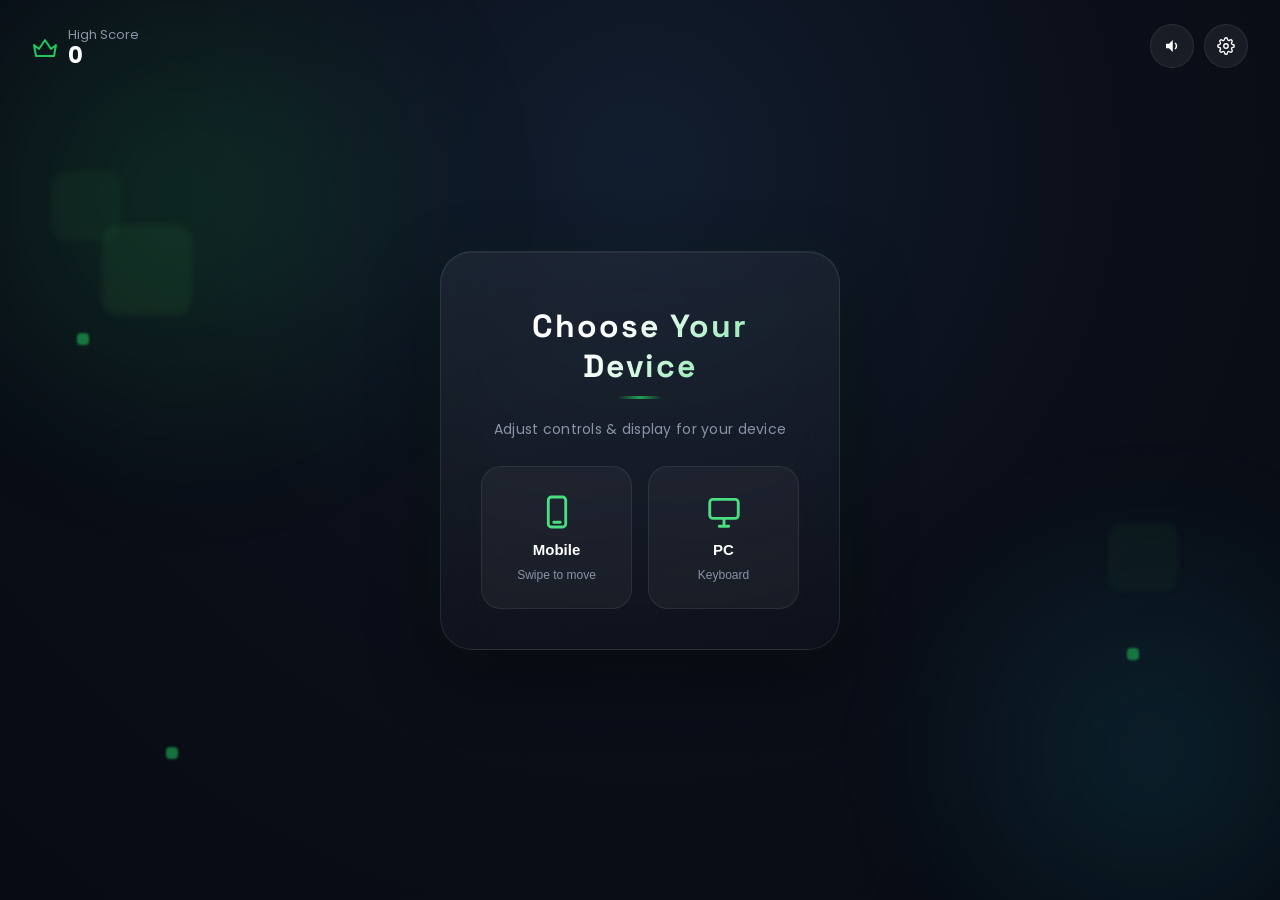
==== commit 6e0312a3: "Update index.html" ====
--- a/index.html
+++ b/index.html
@@ -17,12 +17,12 @@
 <div class="auroraBlob" id="auroraCyan"></div>
 
 <!-- Decorative shapes -->
-<div class="decorSquare decorSquare1"></div>
-<div class="decorSquare decorSquare2"></div>
-<div class="decorDot decorDot1"></div>
-<div class="decorDot decorDot2"></div>
-<div class="decorSquare decorSquare3"></div>
-<div class="decorDot decorDot3"></div>
+<div class="decorSquare" style="top:19%; left:4%; width:70px; height:70px;"></div>
+<div class="decorSquare" style="top:25%; left:8%; width:90px; height:90px; background: rgba(76,175,80,0.09);"></div>
+<div class="decorDot" style="top:37%; left:6%;"></div>
+<div class="decorDot" style="top:83%; left:13%;"></div>
+<div class="decorSquare" style="top:58%; right:8%; width:70px; height:70px;"></div>
+<div class="decorDot" style="top:72%; right:11%;"></div>
 
 <!-- Achievement toast -->
 <div id="achievementToast"></div>
@@ -68,8 +68,8 @@
 
     <!-- Pause overlay -->
     <div id="pauseOverlay" class="arenaOverlay interactive hidden">
-      <h2 class="pauseTitle">PAUSED</h2>
-      <div class="menuButtons menuButtonsNarrow">
+      <h2 style="margin-bottom:20px; letter-spacing:0.15em;">PAUSED</h2>
+      <div class="menuButtons" style="max-width:220px;">
         <button class="pillBtn primary" onclick="resumeGame()">▶ Resume</button>
         <button class="pillBtn danger" onclick="showMainMenu()">Main Menu</button>
       </div>
@@ -105,9 +105,9 @@
 <!-- Device select -->
 <div id="deviceSelect" class="fullScreenView">
   <div class="menuCard">
-    <h1 class="bigTitle deviceSelectTitle">Choose Your Device</h1>
+    <h1 class="bigTitle" style="font-size:32px;">Choose Your Device</h1>
     <div class="menuDivider"></div>
-    <div class="bigSubtitle deviceSelectSubtitle">Adjust controls &amp; display for your device</div>
+    <div class="bigSubtitle" style="margin-bottom:26px;">Adjust controls &amp; display for your device</div>
     <div class="deviceChoiceRow">
       <button class="deviceBtn" onclick="selectDevice('mobile')">
         <span class="deviceIcon" aria-hidden="true"><svg viewBox="0 0 24 24" fill="none"><rect x="6.5" y="2.5" width="11" height="19" rx="2" stroke="currentColor" stroke-width="1.8"/><path d="M10 18.5h4" stroke="currentColor" stroke-width="1.8" stroke-linecap="round"/></svg></span>
@@ -191,10 +191,10 @@
 
 <!-- Game Over screen -->
 <div id="gameOverScreen" class="fullScreenView hidden">
-  <h1 class="bigTitle gameOverTitle">GAME OVER</h1>
-  <p class="scoreLabel">Score</p>
+  <h1 class="bigTitle" style="font-size:42px; -webkit-text-fill-color:#ff6b6b; background:none;">GAME OVER</h1>
+  <p style="color:var(--muted); margin-bottom:4px;">Score</p>
   <div class="leaderboardValue" id="finalScore">0</div>
-  <p id="newRecordText" class="hidden newRecordLabel">NEW RECORD!</p>
+  <p id="newRecordText" class="hidden" style="color:#ffd54f; font-weight:bold; margin-bottom:18px;">NEW RECORD!</p>
   <div class="menuButtons">
     <button class="pillBtn primary" onclick="openPlayDifficulty()">Play Again</button>
     <button class="pillBtn" onclick="showMainMenu()">Main Menu</button>
@@ -205,12 +205,12 @@
 <div id="playDifficultyModal" class="modalBackdrop hidden">
   <div class="modalCard">
     <h3>SELECT DIFFICULTY</h3>
-    <div class="menuButtons menuButtonsFull">
+    <div class="menuButtons" style="max-width:100%;">
       <button class="pillBtn primary" onclick="chooseDifficultyAndPlay('easy')"><svg class="featureIcon" viewBox="0 0 24 24" fill="none" aria-hidden="true"><circle cx="12" cy="12" r="4" stroke-width="2"/><path d="M12 2v3m0 14v3M2 12h3m14 0h3m-2.9-7.1-2.1 2.1M6 18l-2.1 2.1m0-15.2L6 6.9m12 12 2.1 2.1" stroke-width="2" stroke-linecap="round"/></svg>Easy</button>
-      <button class="pillBtn difficultyBtnNormal" onclick="chooseDifficultyAndPlay('normal')"><svg class="featureIcon" viewBox="0 0 24 24" fill="none" aria-hidden="true"><path d="M12 3v9l6 3" stroke-width="2.2" stroke-linecap="round" stroke-linejoin="round"/><circle cx="12" cy="12" r="8.5" stroke-width="2"/></svg>Normal</button>
-      <button class="pillBtn difficultyBtnHard" onclick="chooseDifficultyAndPlay('hard')"><svg class="featureIcon" viewBox="0 0 24 24" fill="none" aria-hidden="true"><path d="M12 3 4 19h16L12 3Z" stroke-width="2" stroke-linejoin="round"/><path d="M12 9v4m0 3h.01" stroke-width="2" stroke-linecap="round"/></svg>Hard</button>
-    </div>
-    <button class="pillBtn difficultyBtnCancel" onclick="closePlayDifficulty()">Cancel</button>
+      <button class="pillBtn" style="background:linear-gradient(135deg,#ffd54f,#ffb300); border:none; color:#3a2a00;" onclick="chooseDifficultyAndPlay('normal')"><svg class="featureIcon" viewBox="0 0 24 24" fill="none" aria-hidden="true"><path d="M12 3v9l6 3" stroke-width="2.2" stroke-linecap="round" stroke-linejoin="round"/><circle cx="12" cy="12" r="8.5" stroke-width="2"/></svg>Normal</button>
+      <button class="pillBtn" style="background:rgba(239,68,68,0.15); border-color:rgba(239,68,68,0.4); color:#fca5a5;" onclick="chooseDifficultyAndPlay('hard')"><svg class="featureIcon" viewBox="0 0 24 24" fill="none" aria-hidden="true"><path d="M12 3 4 19h16L12 3Z" stroke-width="2" stroke-linejoin="round"/><path d="M12 9v4m0 3h.01" stroke-width="2" stroke-linecap="round"/></svg>Hard</button>
+    </div>
+    <button class="pillBtn" style="margin-top:10px; background:transparent; border-color:transparent; color:var(--muted);" onclick="closePlayDifficulty()">Cancel</button>
   </div>
 </div>
 
@@ -225,7 +225,7 @@
     </div>
 
     <p class="sectionLabel"><svg class="sectionIcon" viewBox="0 0 24 24" fill="none" aria-hidden="true"><rect x="4" y="5" width="16" height="11" rx="2" stroke-width="2"/><path d="M9 20h6m-3-4v4" stroke-width="2" stroke-linecap="round"/></svg>Device Type</p>
-    <div class="deviceSwitchRow">
+    <div class="deviceSwitchRow" style="margin-bottom:22px;">
       <button class="deviceSwitchBtn" id="deviceSwitchMobile" onclick="switchDeviceInline('mobile')"><svg class="miniIcon" viewBox="0 0 24 24" fill="none" aria-hidden="true"><rect x="6.5" y="2.5" width="11" height="19" rx="2" stroke-width="1.8"/><path d="M10 18.5h4" stroke-width="1.8" stroke-linecap="round"/></svg>Mobile</button>
       <button class="deviceSwitchBtn" id="deviceSwitchPc" onclick="switchDeviceInline('pc')"><svg class="miniIcon" viewBox="0 0 24 24" fill="none" aria-hidden="true"><rect x="3" y="4" width="18" height="12" rx="2" stroke-width="1.8"/><path d="M9 21h6m-3-5v5" stroke-width="1.8" stroke-linecap="round"/></svg>PC</button>
     </div>
@@ -247,12 +247,12 @@
 <div id="creditsModal" class="modalBackdrop hidden">
   <div class="modalCard">
     <h3>CREDITS</h3>
-    <p class="creditsName">by Jeyro-Progs</p>
-    <p class="creditsHandle">AKA Jeykhan Ramadhan</p>
-    <p class="creditsRole">Student at SMPN 7 Tambun Selatan</p>
-    <p class="creditsRoleLast">Semi-Professional Software Engineer</p>
-    <div class="menuDivider creditsDivider"></div>
-    <p class="creditsFooter">Built with HTML, CSS &amp; JavaScript.<br>Thanks for playing!</p>
+    <p style="color:#fff; font-weight:700; font-size:16px; margin:0 0 2px;">by Jeyro-Progs</p>
+    <p style="color:var(--green-light); font-size:13px; margin:0 0 14px;">AKA Jeykhan Ramadhan</p>
+    <p style="color:var(--muted); font-size:13px; line-height:1.6; margin:0 0 4px;">Student at SMPN 7 Tambun Selatan</p>
+    <p style="color:var(--muted); font-size:13px; line-height:1.6; margin:0 0 18px;">Semi-Professional Software Engineer</p>
+    <div class="menuDivider" style="margin:0 auto 16px;"></div>
+    <p style="color:var(--muted); font-size:12px; line-height:1.6; margin:0 0 20px;">Built with HTML, CSS &amp; JavaScript.<br>Thanks for playing!</p>
     <button class="pillBtn" onclick="closeCredits()">Close</button>
   </div>
 </div>
--- a/style.css
+++ b/style.css
@@ -58,6 +58,12 @@
     z-index: 1;
     filter: blur(1px);
   }
+  .decorSquare1 { top: 19%; left: 4%; width: 70px; height: 70px; }
+  .decorSquare2 { top: 25%; left: 8%; width: 90px; height: 90px; background: rgba(76, 175, 80, 0.09); }
+  .decorSquare3 { top: 58%; right: 8%; width: 70px; height: 70px; }
+  .decorDot1 { top: 37%; left: 6%; }
+  .decorDot2 { top: 83%; left: 13%; }
+  .decorDot3 { top: 72%; right: 11%; }
   .floatParticle {
     position: fixed;
     bottom: -30px;
@@ -360,6 +366,11 @@
   }
   .bigSubtitle .dot { margin: 0 10px; opacity: 0.6; }
 
+  /* ===== Game Over screen ===== */
+  .gameOverTitle { font-size: 42px; -webkit-text-fill-color: #ff6b6b; background: none; }
+  .scoreLabel { color: var(--muted); margin-bottom: 4px; }
+  .newRecordLabel { color: #ffd54f; font-weight: bold; margin-bottom: 18px; }
+
   .menuButtons {
     display: flex;
     flex-direction: column;
@@ -373,6 +384,8 @@
   .menuButtons .pillBtn:nth-child(1) { animation-delay: 0.3s; }
   .menuButtons .pillBtn:nth-child(2) { animation-delay: 0.38s; }
   .menuButtons .pillBtn:nth-child(3) { animation-delay: 0.46s; }
+  .menuButtonsNarrow { max-width: 220px; }
+  .menuButtonsFull { max-width: 100%; }
 
   /* ===== Modern minimalist menu card ===== */
   .menuCard {
@@ -552,6 +565,7 @@
     pointer-events: none;
   }
   .arenaOverlay.interactive { pointer-events: auto; }
+  .pauseTitle { margin-bottom: 20px; letter-spacing: 0.15em; }
   #countdownText {
     font-size: 64px;
     font-weight: 800;
@@ -615,6 +629,9 @@
   .diffBtn.active[data-diff="easy"] { background: var(--green); border-color: var(--green); color: #06210f; }
   .diffBtn.active[data-diff="normal"] { background: #ffb300; border-color: #ffb300; color: #1e1e2f; }
   .diffBtn.active[data-diff="hard"] { background: var(--danger); border-color: var(--danger); color: #fff; }
+  .difficultyBtnNormal { background: linear-gradient(135deg, #ffd54f, #ffb300); border: none; color: #3a2a00; }
+  .difficultyBtnHard { background: rgba(239, 68, 68, 0.15); border-color: rgba(239, 68, 68, 0.4); color: #fca5a5; }
+  .difficultyBtnCancel { margin-top: 10px; background: transparent; border-color: transparent; color: var(--muted); }
   .featureIcon { width: 20px; height: 20px; flex: 0 0 20px; }
   .featureIcon path, .featureIcon circle, .featureIcon rect { stroke: currentColor; }
   .sectionLabel { display: flex; align-items: center; gap: 8px; color: var(--muted); font-size: 13px; text-align: left; margin: 0 0 8px; }
@@ -652,7 +669,7 @@
     transition: transform 0.2s ease;
   }
   .switchToggle.on .knob { transform: translateX(22px); }
-  .deviceSwitchRow { display: flex; gap: 8px; }
+  .deviceSwitchRow { display: flex; gap: 8px; margin-bottom: 22px; }
   .deviceSwitchBtn {
     flex: 1;
     padding: 9px 10px;
@@ -679,6 +696,14 @@
     color: #ffd54f;
     margin: 10px 0 22px;
   }
+
+  /* ===== Credits modal ===== */
+  .creditsName { color: #fff; font-weight: 700; font-size: 16px; margin: 0 0 2px; }
+  .creditsHandle { color: var(--green-light); font-size: 13px; margin: 0 0 14px; }
+  .creditsRole { color: var(--muted); font-size: 13px; line-height: 1.6; margin: 0 0 4px; }
+  .creditsRoleLast { color: var(--muted); font-size: 13px; line-height: 1.6; margin: 0 0 18px; }
+  .creditsDivider { margin: 0 auto 16px; }
+  .creditsFooter { color: var(--muted); font-size: 12px; line-height: 1.6; margin: 0 0 20px; }
 
   /* ===== Toast ===== */
   #achievementToast {
@@ -704,6 +729,8 @@
   }
 
   /* ===== Device select ===== */
+  .deviceSelectTitle { font-size: 32px; }
+  .deviceSelectSubtitle { margin-bottom: 26px; }
   .deviceChoiceRow {
     display: flex;
     gap: 16px;
